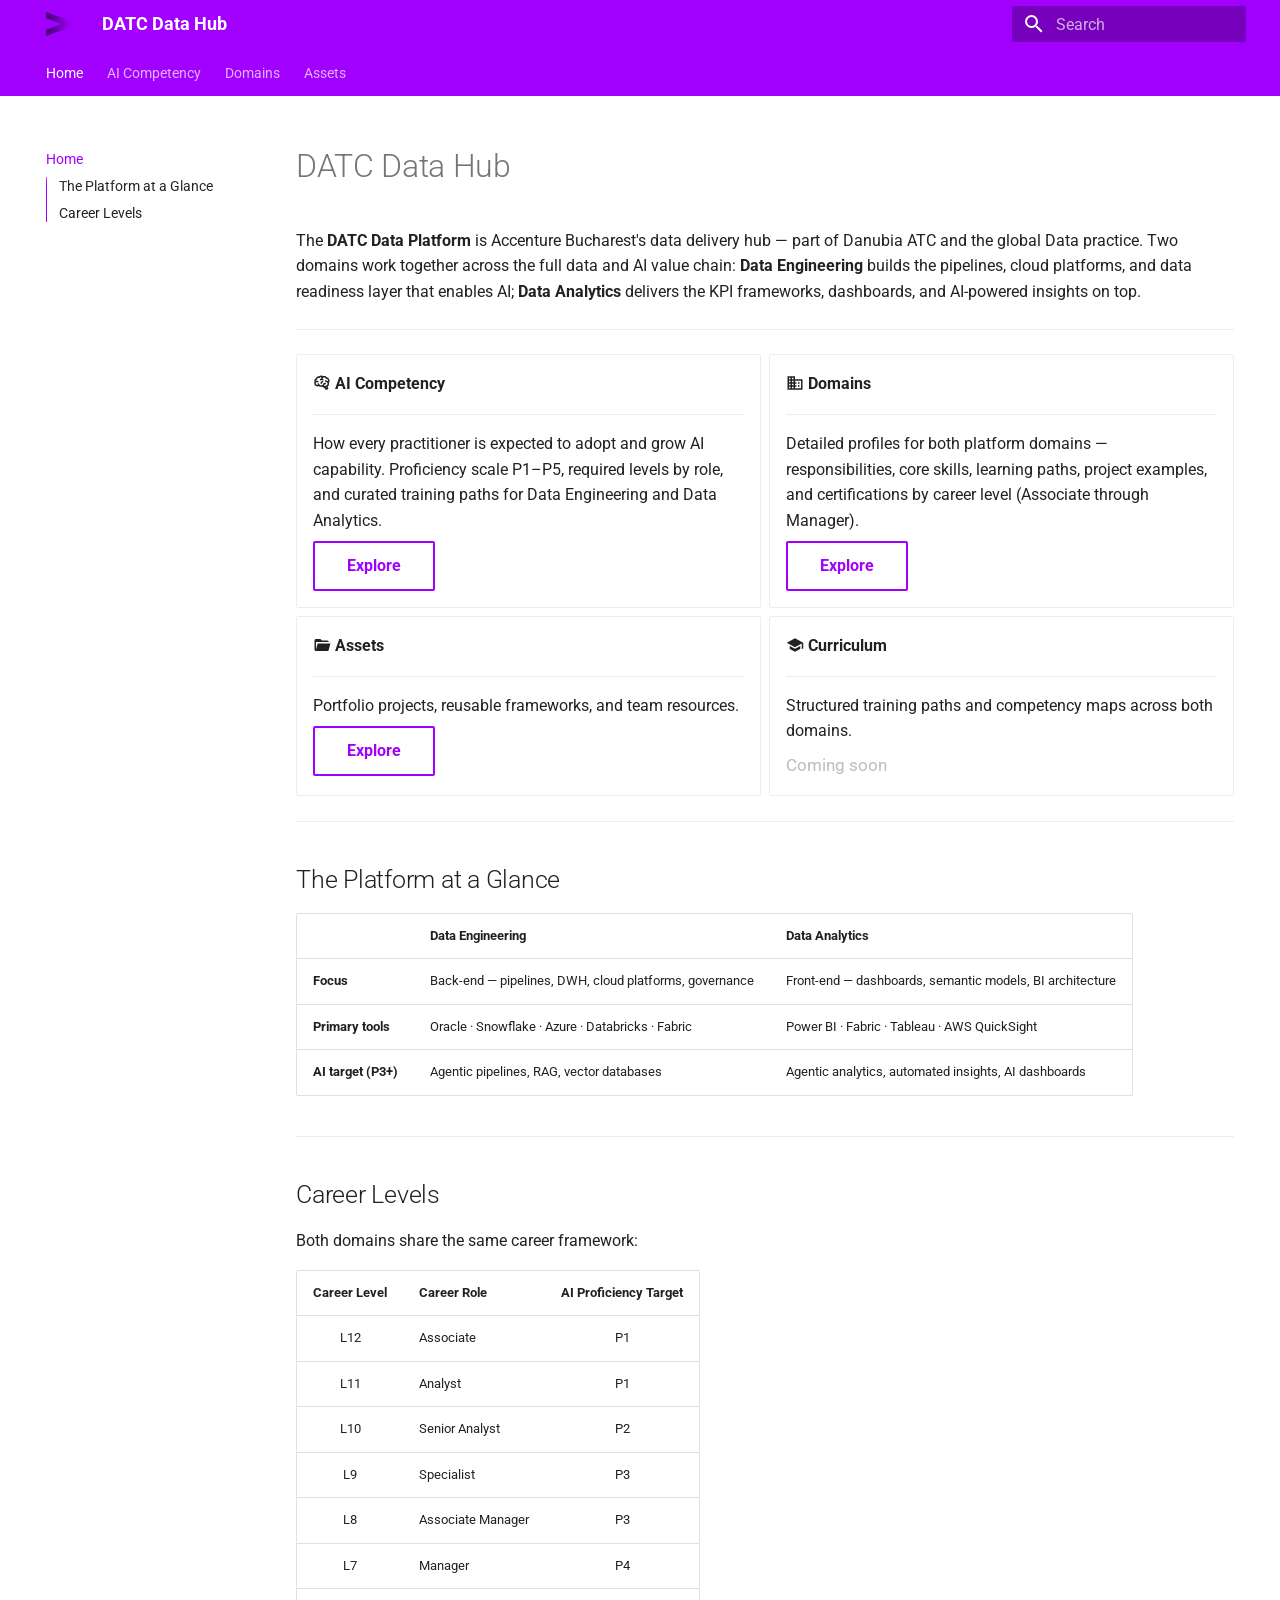
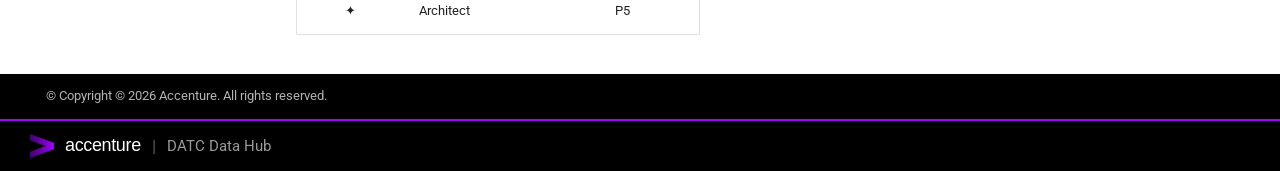
==== index.html @ ae15273e "Deployed 09039ab with MkDocs version: 1.6.1" ====
<!doctype html>
<html lang="en" class="no-js">
  <head>
    
      <meta charset="utf-8">
      <meta name="viewport" content="width=device-width,initial-scale=1">
      
        <meta name="description" content="Learning paths and competency frameworks for the DATC Data Platform (DEVI)">
      
      
        <meta name="author" content="DATC Data Platform Team">
      
      
      
      
        <link rel="next" href="ai-competency/">
      
      
        
      
      
      <link rel="icon" href="assets/accenture-favicon.ico">
      <meta name="generator" content="mkdocs-1.6.1, mkdocs-material-9.7.7">
    
    
      
        <title>DATC Data Hub</title>
      
    
    
      <link rel="stylesheet" href="assets/stylesheets/main.ec1eaa64.min.css">
      
        
        <link rel="stylesheet" href="assets/stylesheets/palette.ab4e12ef.min.css">
      
      


    
    
      
    
    
      
        
        
        <link rel="preconnect" href="https://fonts.gstatic.com" crossorigin>
        <link rel="stylesheet" href="https://fonts.googleapis.com/css?family=Roboto:300,300i,400,400i,700,700i%7CRoboto+Mono:400,400i,700,700i&display=fallback">
        <style>:root{--md-text-font:"Roboto";--md-code-font:"Roboto Mono"}</style>
      
    
    
      <link rel="stylesheet" href="stylesheets/accenture.css">
    
    <script>__md_scope=new URL(".",location),__md_hash=e=>[...e].reduce(((e,_)=>(e<<5)-e+_.charCodeAt(0)),0),__md_get=(e,_=localStorage,t=__md_scope)=>JSON.parse(_.getItem(t.pathname+"."+e)),__md_set=(e,_,t=localStorage,a=__md_scope)=>{try{t.setItem(a.pathname+"."+e,JSON.stringify(_))}catch(e){}}</script>
    
      

    
    
  </head>
  
  
    
    
    
    
    
    <body dir="ltr" data-md-color-scheme="default" data-md-color-primary="deep-purple" data-md-color-accent="deep-purple">
  
    
    <input class="md-toggle" data-md-toggle="drawer" type="checkbox" id="__drawer" autocomplete="off">
    <input class="md-toggle" data-md-toggle="search" type="checkbox" id="__search" autocomplete="off">
    <label class="md-overlay" for="__drawer"></label>
    <div data-md-component="skip">
      
        
        <a href="#datc-data-hub" class="md-skip">
          Skip to content
        </a>
      
    </div>
    <div data-md-component="announce">
      
    </div>
    
    
      

<header class="md-header" data-md-component="header">
  <nav class="md-header__inner md-grid" aria-label="Header">
    <a href="." title="DATC Data Hub" class="md-header__button md-logo" aria-label="DATC Data Hub" data-md-component="logo">
      
  <img src="assets/accenture-logo.png" alt="logo">

    </a>
    <label class="md-header__button md-icon" for="__drawer">
      
      <svg xmlns="http://www.w3.org/2000/svg" viewBox="0 0 24 24"><path d="M3 6h18v2H3zm0 5h18v2H3zm0 5h18v2H3z"/></svg>
    </label>
    <div class="md-header__title" data-md-component="header-title">
      <div class="md-header__ellipsis">
        <div class="md-header__topic">
          <span class="md-ellipsis">
            DATC Data Hub
          </span>
        </div>
        <div class="md-header__topic" data-md-component="header-topic">
          <span class="md-ellipsis">
            
              Home
            
          </span>
        </div>
      </div>
    </div>
    
      
    
    
    
    
      
      
        <label class="md-header__button md-icon" for="__search">
          
          <svg xmlns="http://www.w3.org/2000/svg" viewBox="0 0 24 24"><path d="M9.5 3A6.5 6.5 0 0 1 16 9.5c0 1.61-.59 3.09-1.56 4.23l.27.27h.79l5 5-1.5 1.5-5-5v-.79l-.27-.27A6.52 6.52 0 0 1 9.5 16 6.5 6.5 0 0 1 3 9.5 6.5 6.5 0 0 1 9.5 3m0 2C7 5 5 7 5 9.5S7 14 9.5 14 14 12 14 9.5 12 5 9.5 5"/></svg>
        </label>
        <div class="md-search" data-md-component="search" role="dialog">
  <label class="md-search__overlay" for="__search"></label>
  <div class="md-search__inner" role="search">
    <form class="md-search__form" name="search">
      <input type="text" class="md-search__input" name="query" aria-label="Search" placeholder="Search" autocapitalize="off" autocorrect="off" autocomplete="off" spellcheck="false" data-md-component="search-query" required>
      <label class="md-search__icon md-icon" for="__search">
        
        <svg xmlns="http://www.w3.org/2000/svg" viewBox="0 0 24 24"><path d="M9.5 3A6.5 6.5 0 0 1 16 9.5c0 1.61-.59 3.09-1.56 4.23l.27.27h.79l5 5-1.5 1.5-5-5v-.79l-.27-.27A6.52 6.52 0 0 1 9.5 16 6.5 6.5 0 0 1 3 9.5 6.5 6.5 0 0 1 9.5 3m0 2C7 5 5 7 5 9.5S7 14 9.5 14 14 12 14 9.5 12 5 9.5 5"/></svg>
        
        <svg xmlns="http://www.w3.org/2000/svg" viewBox="0 0 24 24"><path d="M20 11v2H8l5.5 5.5-1.42 1.42L4.16 12l7.92-7.92L13.5 5.5 8 11z"/></svg>
      </label>
      <nav class="md-search__options" aria-label="Search">
        
        <button type="reset" class="md-search__icon md-icon" title="Clear" aria-label="Clear" tabindex="-1">
          
          <svg xmlns="http://www.w3.org/2000/svg" viewBox="0 0 24 24"><path d="M19 6.41 17.59 5 12 10.59 6.41 5 5 6.41 10.59 12 5 17.59 6.41 19 12 13.41 17.59 19 19 17.59 13.41 12z"/></svg>
        </button>
      </nav>
      
        <div class="md-search__suggest" data-md-component="search-suggest"></div>
      
    </form>
    <div class="md-search__output">
      <div class="md-search__scrollwrap" tabindex="0" data-md-scrollfix>
        <div class="md-search-result" data-md-component="search-result">
          <div class="md-search-result__meta">
            Initializing search
          </div>
          <ol class="md-search-result__list" role="presentation"></ol>
        </div>
      </div>
    </div>
  </div>
</div>
      
    
    
  </nav>
  
</header>
    
    <div class="md-container" data-md-component="container">
      
      
        
          
            
<nav class="md-tabs" aria-label="Tabs" data-md-component="tabs">
  <div class="md-grid">
    <ul class="md-tabs__list">
      
        
  
  
  
    
  
  
    <li class="md-tabs__item md-tabs__item--active">
      <a href="." class="md-tabs__link">
        
  
  
    
  
  Home

      </a>
    </li>
  

      
        
  
  
  
  
    
    
      <li class="md-tabs__item">
        <a href="ai-competency/" class="md-tabs__link">
          
  
  
    
  
  AI Competency

        </a>
      </li>
    
  

      
        
  
  
  
  
    
    
      <li class="md-tabs__item">
        <a href="domains/" class="md-tabs__link">
          
  
  
    
  
  Domains

        </a>
      </li>
    
  

      
        
  
  
  
  
    <li class="md-tabs__item">
      <a href="assets/" class="md-tabs__link">
        
  
  
    
  
  Assets

      </a>
    </li>
  

      
    </ul>
  </div>
</nav>
          
        
      
      <main class="md-main" data-md-component="main">
        <div class="md-main__inner md-grid">
          
            
              
              <div class="md-sidebar md-sidebar--primary" data-md-component="sidebar" data-md-type="navigation" >
                <div class="md-sidebar__scrollwrap">
                  <div class="md-sidebar__inner">
                    


  


  

<nav class="md-nav md-nav--primary md-nav--lifted md-nav--integrated" aria-label="Navigation" data-md-level="0">
  <label class="md-nav__title" for="__drawer">
    <a href="." title="DATC Data Hub" class="md-nav__button md-logo" aria-label="DATC Data Hub" data-md-component="logo">
      
  <img src="assets/accenture-logo.png" alt="logo">

    </a>
    DATC Data Hub
  </label>
  
  <ul class="md-nav__list" data-md-scrollfix>
    
      
      
  
  
    
  
  
  
    <li class="md-nav__item md-nav__item--active">
      
      <input class="md-nav__toggle md-toggle" type="checkbox" id="__toc">
      
      
        
      
      
        <label class="md-nav__link md-nav__link--active" for="__toc">
          
  
  
  <span class="md-ellipsis">
    
  
    Home
  

    
  </span>
  
  

          <span class="md-nav__icon md-icon"></span>
        </label>
      
      <a href="." class="md-nav__link md-nav__link--active">
        
  
  
  <span class="md-ellipsis">
    
  
    Home
  

    
  </span>
  
  

      </a>
      
        

<nav class="md-nav md-nav--secondary" aria-label="Table of contents">
  
  
  
    
  
  
    <label class="md-nav__title" for="__toc">
      <span class="md-nav__icon md-icon"></span>
      Table of contents
    </label>
    <ul class="md-nav__list" data-md-component="toc" data-md-scrollfix>
      
        <li class="md-nav__item">
  <a href="#the-platform-at-a-glance" class="md-nav__link">
    <span class="md-ellipsis">
      
        The Platform at a Glance
      
    </span>
  </a>
  
</li>
      
        <li class="md-nav__item">
  <a href="#career-levels" class="md-nav__link">
    <span class="md-ellipsis">
      
        Career Levels
      
    </span>
  </a>
  
</li>
      
    </ul>
  
</nav>
      
    </li>
  

    
      
      
  
  
  
  
    
    
      
        
          
        
      
        
      
        
      
    
    
    
      
      
        
      
    
    
    <li class="md-nav__item md-nav__item--nested">
      
        
        
          
        
        <input class="md-nav__toggle md-toggle md-toggle--indeterminate" type="checkbox" id="__nav_2" >
        
          
          <div class="md-nav__link md-nav__container">
            <a href="ai-competency/" class="md-nav__link ">
              
  
  
  <span class="md-ellipsis">
    
  
    AI Competency
  

    
  </span>
  
  

            </a>
            
              
              <label class="md-nav__link " for="__nav_2" id="__nav_2_label" tabindex="0">
                <span class="md-nav__icon md-icon"></span>
              </label>
            
          </div>
        
        <nav class="md-nav" data-md-level="1" aria-labelledby="__nav_2_label" aria-expanded="false">
          <label class="md-nav__title" for="__nav_2">
            <span class="md-nav__icon md-icon"></span>
            
  
    AI Competency
  

          </label>
          <ul class="md-nav__list" data-md-scrollfix>
            
              
            
              
                
  
  
  
  
    <li class="md-nav__item">
      <a href="ai-competency/ai-data-engineering/" class="md-nav__link">
        
  
  
  <span class="md-ellipsis">
    
  
    AI Data Engineering
  

    
  </span>
  
  

      </a>
    </li>
  

              
            
              
                
  
  
  
  
    <li class="md-nav__item">
      <a href="ai-competency/ai-data-analytics/" class="md-nav__link">
        
  
  
  <span class="md-ellipsis">
    
  
    AI Data Analytics
  

    
  </span>
  
  

      </a>
    </li>
  

              
            
          </ul>
        </nav>
      
    </li>
  

    
      
      
  
  
  
  
    
    
      
        
          
        
      
        
      
        
      
    
    
    
      
      
        
      
    
    
    <li class="md-nav__item md-nav__item--nested">
      
        
        
          
        
        <input class="md-nav__toggle md-toggle md-toggle--indeterminate" type="checkbox" id="__nav_3" >
        
          
          <div class="md-nav__link md-nav__container">
            <a href="domains/" class="md-nav__link ">
              
  
  
  <span class="md-ellipsis">
    
  
    Domains
  

    
  </span>
  
  

            </a>
            
              
              <label class="md-nav__link " for="__nav_3" id="__nav_3_label" tabindex="0">
                <span class="md-nav__icon md-icon"></span>
              </label>
            
          </div>
        
        <nav class="md-nav" data-md-level="1" aria-labelledby="__nav_3_label" aria-expanded="false">
          <label class="md-nav__title" for="__nav_3">
            <span class="md-nav__icon md-icon"></span>
            
  
    Domains
  

          </label>
          <ul class="md-nav__list" data-md-scrollfix>
            
              
            
              
                
  
  
  
  
    <li class="md-nav__item">
      <a href="domains/data-engineering/" class="md-nav__link">
        
  
  
  <span class="md-ellipsis">
    
  
    Data Engineering
  

    
  </span>
  
  

      </a>
    </li>
  

              
            
              
                
  
  
  
  
    <li class="md-nav__item">
      <a href="domains/data-analytics/" class="md-nav__link">
        
  
  
  <span class="md-ellipsis">
    
  
    Data Analytics
  

    
  </span>
  
  

      </a>
    </li>
  

              
            
          </ul>
        </nav>
      
    </li>
  

    
      
      
  
  
  
  
    <li class="md-nav__item">
      <a href="assets/" class="md-nav__link">
        
  
  
  <span class="md-ellipsis">
    
  
    Assets
  

    
  </span>
  
  

      </a>
    </li>
  

    
  </ul>
</nav>
                  </div>
                </div>
              </div>
            
            
          
          
            <div class="md-content" data-md-component="content">
              
              <article class="md-content__inner md-typeset">
                
                  



<h1 id="datc-data-hub">DATC Data Hub</h1>
<p>The <strong>DATC Data Platform</strong> is Accenture Bucharest's data delivery hub — part of Danubia ATC and the global Data practice. Two domains work together across the full data and AI value chain: <strong>Data Engineering</strong> builds the pipelines, cloud platforms, and data readiness layer that enables AI; <strong>Data Analytics</strong> delivers the KPI frameworks, dashboards, and AI-powered insights on top.</p>
<hr />
<div class="grid cards">
<ul>
<li>
<p><span class="twemoji"><svg xmlns="http://www.w3.org/2000/svg" viewBox="0 0 24 24"><path d="M21.33 12.91c.09 1.55-.62 3.04-1.89 3.95l.77 1.49c.23.45.26.98.06 1.45-.19.47-.58.84-1.06 1l-.79.25a1.687 1.687 0 0 1-1.86-.55L14.44 18c-.89-.15-1.73-.53-2.44-1.1-.5.15-1 .23-1.5.23-.88 0-1.76-.27-2.5-.79-.53.16-1.07.23-1.62.22-.79.01-1.57-.15-2.3-.45a4.1 4.1 0 0 1-2.43-3.61c-.08-.72.04-1.45.35-2.11-.29-.75-.32-1.57-.07-2.33C2.3 7.11 3 6.32 3.87 5.82c.58-1.69 2.21-2.82 4-2.7 1.6-1.5 4.05-1.66 5.83-.37.42-.11.86-.17 1.3-.17 1.36-.03 2.65.57 3.5 1.64 2.04.53 3.5 2.35 3.58 4.47.05 1.11-.25 2.2-.86 3.13.07.36.11.72.11 1.09m-5-1.41c.57.07 1.02.5 1.02 1.07a1 1 0 0 1-1 1h-.63c-.32.9-.88 1.69-1.62 2.29.25.09.51.14.77.21 5.13-.07 4.53-3.2 4.53-3.25a2.59 2.59 0 0 0-2.69-2.49 1 1 0 0 1-1-1 1 1 0 0 1 1-1c1.23.03 2.41.49 3.33 1.3.05-.29.08-.59.08-.89-.06-1.24-.62-2.32-2.87-2.53-1.25-2.96-4.4-1.32-4.4-.4-.03.23.21.72.25.75a1 1 0 0 1 1 1c0 .55-.45 1-1 1-.53-.02-1.03-.22-1.43-.56-.48.31-1.03.5-1.6.56-.57.05-1.04-.35-1.07-.9a.97.97 0 0 1 .88-1.1c.16-.02.94-.14.94-.77 0-.66.25-1.29.68-1.79-.92-.25-1.91.08-2.91 1.29C6.75 5 6 5.25 5.45 7.2 4.5 7.67 4 8 3.78 9c1.08-.22 2.19-.13 3.22.25.5.19.78.75.59 1.29-.19.52-.77.78-1.29.59-.73-.32-1.55-.34-2.3-.06-.32.27-.32.83-.32 1.27 0 .74.37 1.43 1 1.83.53.27 1.12.41 1.71.4q-.225-.39-.39-.81a1.038 1.038 0 0 1 1.96-.68c.4 1.14 1.42 1.92 2.62 2.05 1.37-.07 2.59-.88 3.19-2.13.23-1.38 1.34-1.5 2.56-1.5m2 7.47-.62-1.3-.71.16 1 1.25zm-4.65-8.61a1 1 0 0 0-.91-1.03c-.71-.04-1.4.2-1.93.67-.57.58-.87 1.38-.84 2.19a1 1 0 0 0 1 1c.57 0 1-.45 1-1 0-.27.07-.54.23-.76.12-.1.27-.15.43-.15.55.03 1.02-.38 1.02-.92"/></svg></span> <strong>AI Competency</strong></p>
<hr />
<p>How every practitioner is expected to adopt and grow AI capability. Proficiency scale P1–P5, required levels by role, and curated training paths for Data Engineering and Data Analytics.</p>
<p><a class="md-button md-button" href="ai-competency/">Explore</a></p>
</li>
<li>
<p><span class="twemoji"><svg xmlns="http://www.w3.org/2000/svg" viewBox="0 0 24 24"><path d="M18 15h-2v2h2m0-6h-2v2h2m2 6h-8v-2h2v-2h-2v-2h2v-2h-2V9h8M10 7H8V5h2m0 6H8V9h2m0 6H8v-2h2m0 6H8v-2h2M6 7H4V5h2m0 6H4V9h2m0 6H4v-2h2m0 6H4v-2h2m6-10V3H2v18h20V7z"/></svg></span> <strong>Domains</strong></p>
<hr />
<p>Detailed profiles for both platform domains — responsibilities, core skills, learning paths, project examples, and certifications by career level (Associate through Manager).</p>
<p><a class="md-button md-button" href="domains/">Explore</a></p>
</li>
<li>
<p><span class="twemoji"><svg xmlns="http://www.w3.org/2000/svg" viewBox="0 0 24 24"><path d="M19 20H4a2 2 0 0 1-2-2V6c0-1.11.89-2 2-2h6l2 2h7a2 2 0 0 1 2 2H4v10l2.14-8h17.07l-2.28 8.5c-.23.87-1.01 1.5-1.93 1.5"/></svg></span> <strong>Assets</strong></p>
<hr />
<p>Portfolio projects, reusable frameworks, and team resources.</p>
<p><a class="md-button" href="assets/">Explore</a></p>
</li>
<li>
<p><span class="twemoji"><svg xmlns="http://www.w3.org/2000/svg" viewBox="0 0 24 24"><path d="M12 3 1 9l11 6 9-4.91V17h2V9M5 13.18v4L12 21l7-3.82v-4L12 17z"/></svg></span> <strong>Curriculum</strong></p>
<hr />
<p>Structured training paths and competency maps across both domains.</p>
<p><span style="color: #bdbdbd; font-size: 0.85rem;">Coming soon</span></p>
</li>
</ul>
</div>
<hr />
<h2 id="the-platform-at-a-glance">The Platform at a Glance</h2>
<table>
<thead>
<tr>
<th></th>
<th>Data Engineering</th>
<th>Data Analytics</th>
</tr>
</thead>
<tbody>
<tr>
<td><strong>Focus</strong></td>
<td>Back-end — pipelines, DWH, cloud platforms, governance</td>
<td>Front-end — dashboards, semantic models, BI architecture</td>
</tr>
<tr>
<td><strong>Primary tools</strong></td>
<td>Oracle · Snowflake · Azure · Databricks · Fabric</td>
<td>Power BI · Fabric · Tableau · AWS QuickSight</td>
</tr>
<tr>
<td><strong>AI target (P3+)</strong></td>
<td>Agentic pipelines, RAG, vector databases</td>
<td>Agentic analytics, automated insights, AI dashboards</td>
</tr>
</tbody>
</table>
<hr />
<h2 id="career-levels">Career Levels</h2>
<p>Both domains share the same career framework:</p>
<table>
<thead>
<tr>
<th style="text-align: center;">Career Level</th>
<th>Career Role</th>
<th style="text-align: center;">AI Proficiency Target</th>
</tr>
</thead>
<tbody>
<tr>
<td style="text-align: center;">L12</td>
<td>Associate</td>
<td style="text-align: center;">P1</td>
</tr>
<tr>
<td style="text-align: center;">L11</td>
<td>Analyst</td>
<td style="text-align: center;">P1</td>
</tr>
<tr>
<td style="text-align: center;">L10</td>
<td>Senior Analyst</td>
<td style="text-align: center;">P2</td>
</tr>
<tr>
<td style="text-align: center;">L9</td>
<td>Specialist</td>
<td style="text-align: center;">P3</td>
</tr>
<tr>
<td style="text-align: center;">L8</td>
<td>Associate Manager</td>
<td style="text-align: center;">P3</td>
</tr>
<tr>
<td style="text-align: center;">L7</td>
<td>Manager</td>
<td style="text-align: center;">P4</td>
</tr>
<tr>
<td style="text-align: center;">✦</td>
<td>Architect</td>
<td style="text-align: center;">P5</td>
</tr>
</tbody>
</table>












                
              </article>
            </div>
          
          
<script>var target=document.getElementById(location.hash.slice(1));target&&target.name&&(target.checked=target.name.startsWith("__tabbed_"))</script>
        </div>
        
      </main>
      
  
        <footer class="md-footer">
  
  <div class="md-footer-meta md-typeset">
    <div class="md-footer-meta__inner md-grid">
      <div class="md-copyright">
  
    <div class="md-copyright__highlight">
      &copy; Copyright © 2026 Accenture. All rights reserved.
    </div>
  
  
</div>
      
    </div>
  </div>
</footer>
      
  <div class="datc-brand-footer">
    <div class="datc-brand-footer__inner">
      <img src="assets/accenture-logo.png" class="datc-brand-footer__logo" alt="Accenture" />
      <span class="datc-brand-footer__wordmark">accenture</span>
      <span class="datc-brand-footer__divider">|</span>
      <span class="datc-brand-footer__team">DATC Data Hub</span>
    </div>
  </div>

    </div>
    <div class="md-dialog" data-md-component="dialog">
      <div class="md-dialog__inner md-typeset"></div>
    </div>
    
    
    
      
      
      <script id="__config" type="application/json">{"annotate": null, "base": ".", "features": ["navigation.tabs", "navigation.sections", "navigation.indexes", "navigation.expand", "toc.integrate", "search.suggest", "search.highlight"], "search": "assets/javascripts/workers/search.2c215733.min.js", "tags": null, "translations": {"clipboard.copied": "Copied to clipboard", "clipboard.copy": "Copy to clipboard", "search.result.more.one": "1 more on this page", "search.result.more.other": "# more on this page", "search.result.none": "No matching documents", "search.result.one": "1 matching document", "search.result.other": "# matching documents", "search.result.placeholder": "Type to start searching", "search.result.term.missing": "Missing", "select.version": "Select version"}, "version": null}</script>
    
    
      <script src="assets/javascripts/bundle.d7400e89.min.js"></script>
      
        <script src="js/competency-tracker.js"></script>
      
    
  </body>
</html>
---- assets/stylesheets/main.ec1eaa64.min.css ----
@charset "UTF-8";html{-webkit-text-size-adjust:none;-moz-text-size-adjust:none;text-size-adjust:none;box-sizing:border-box}*,:after,:before{box-sizing:inherit}@media (prefers-reduced-motion){*,:after,:before{transition:none!important}}body{margin:0}a,button,input,label{-webkit-tap-highlight-color:transparent}a{color:inherit;text-decoration:none}hr{border:0;box-sizing:initial;display:block;height:.05rem;overflow:visible;padding:0}small{font-size:80%}sub,sup{line-height:1em}img{border-style:none}table{border-collapse:initial;border-spacing:0}td,th{font-weight:400;vertical-align:top}button{background:#0000;border:0;font-family:inherit;font-size:inherit;margin:0;padding:0}input{border:0;outline:none}:root{--md-primary-fg-color:#4051b5;--md-primary-fg-color--light:#5d6cc0;--md-primary-fg-color--dark:#303fa1;--md-primary-bg-color:#fff;--md-primary-bg-color--light:#ffffffb3;--md-accent-fg-color:#526cfe;--md-accent-fg-color--transparent:#526cfe1a;--md-accent-bg-color:#fff;--md-accent-bg-color--light:#ffffffb3}[data-md-color-scheme=default]{color-scheme:light}[data-md-color-scheme=default] img[src$="#gh-dark-mode-only"],[data-md-color-scheme=default] img[src$="#only-dark"]{display:none}:root,[data-md-color-scheme=default]{--md-hue:225deg;--md-default-fg-color:#000000de;--md-default-fg-color--light:#0000008a;--md-default-fg-color--lighter:#00000052;--md-default-fg-color--lightest:#00000012;--md-default-bg-color:#fff;--md-default-bg-color--light:#ffffffb3;--md-default-bg-color--lighter:#ffffff4d;--md-default-bg-color--lightest:#ffffff1f;--md-code-fg-color:#36464e;--md-code-bg-color:#f5f5f5;--md-code-bg-color--light:#f5f5f5b3;--md-code-bg-color--lighter:#f5f5f54d;--md-code-hl-color:#4287ff;--md-code-hl-color--light:#4287ff1a;--md-code-hl-number-color:#d52a2a;--md-code-hl-special-color:#db1457;--md-code-hl-function-color:#a846b9;--md-code-hl-constant-color:#6e59d9;--md-code-hl-keyword-color:#3f6ec6;--md-code-hl-string-color:#1c7d4d;--md-code-hl-name-color:var(--md-code-fg-color);--md-code-hl-operator-color:var(--md-default-fg-color--light);--md-code-hl-punctuation-color:var(--md-default-fg-color--light);--md-code-hl-comment-color:var(--md-default-fg-color--light);--md-code-hl-generic-color:var(--md-default-fg-color--light);--md-code-hl-variable-color:var(--md-default-fg-color--light);--md-typeset-color:var(--md-default-fg-color);--md-typeset-a-color:var(--md-primary-fg-color);--md-typeset-del-color:#f5503d26;--md-typeset-ins-color:#0bd57026;--md-typeset-kbd-color:#fafafa;--md-typeset-kbd-accent-color:#fff;--md-typeset-kbd-border-color:#b8b8b8;--md-typeset-mark-color:#ffff0080;--md-typeset-table-color:#0000001f;--md-typeset-table-color--light:rgba(0,0,0,.035);--md-admonition-fg-color:var(--md-default-fg-color);--md-admonition-bg-color:var(--md-default-bg-color);--md-warning-fg-color:#000000de;--md-warning-bg-color:#ff9;--md-footer-fg-color:#fff;--md-footer-fg-color--light:#ffffffb3;--md-footer-fg-color--lighter:#ffffff73;--md-footer-bg-color:#000000de;--md-footer-bg-color--dark:#00000052;--md-shadow-z1:0 0.2rem 0.5rem #0000000d,0 0 0.05rem #0000001a;--md-shadow-z2:0 0.2rem 0.5rem #0000001a,0 0 0.05rem #00000040;--md-shadow-z3:0 0.2rem 0.5rem #0003,0 0 0.05rem #00000059}.md-icon svg{fill:currentcolor;display:block;height:1.2rem;width:1.2rem}body{-webkit-font-smoothing:antialiased;-moz-osx-font-smoothing:grayscale;--md-text-font-family:var(--md-text-font,_),-apple-system,BlinkMacSystemFont,Helvetica,Arial,sans-serif;--md-code-font-family:var(--md-code-font,_),SFMono-Regular,Consolas,Menlo,monospace}aside,body,input{font-feature-settings:"kern","liga";color:var(--md-typeset-color);font-family:var(--md-text-font-family)}code,kbd,pre{font-feature-settings:"kern";font-family:var(--md-code-font-family)}:root{--md-typeset-table-sort-icon:url('data:image/svg+xml;charset=utf-8,<svg xmlns="http://www.w3.org/2000/svg" viewBox="0 0 24 24"><path d="m18 21-4-4h3V7h-3l4-4 4 4h-3v10h3M2 19v-2h10v2M2 13v-2h7v2M2 7V5h4v2z"/></svg>');--md-typeset-table-sort-icon--asc:url('data:image/svg+xml;charset=utf-8,<svg xmlns="http://www.w3.org/2000/svg" viewBox="0 0 24 24"><path d="M19 17h3l-4 4-4-4h3V3h2M2 17h10v2H2M6 5v2H2V5m0 6h7v2H2z"/></svg>');--md-typeset-table-sort-icon--desc:url('data:image/svg+xml;charset=utf-8,<svg xmlns="http://www.w3.org/2000/svg" viewBox="0 0 24 24"><path d="M19 7h3l-4-4-4 4h3v14h2M2 17h10v2H2M6 5v2H2V5m0 6h7v2H2z"/></svg>')}.md-typeset{-webkit-print-color-adjust:exact;color-adjust:exact;font-size:.8rem;line-height:1.6;overflow-wrap:break-word}@media print{.md-typeset{font-size:.68rem}}.md-typeset blockquote,.md-typeset dl,.md-typeset figure,.md-typeset ol,.md-typeset pre,.md-typeset ul{margin-bottom:1em;margin-top:1em}.md-typeset h1{color:var(--md-default-fg-color--light);font-size:2em;line-height:1.3;margin:0 0 1.25em}.md-typeset h1,.md-typeset h2{font-weight:300;letter-spacing:-.01em}.md-typeset h2{font-size:1.5625em;line-height:1.4;margin:1.6em 0 .64em}.md-typeset h3{font-size:1.25em;font-weight:400;letter-spacing:-.01em;line-height:1.5;margin:1.6em 0 .8em}.md-typeset h2+h3{margin-top:.8em}.md-typeset h4{font-weight:700;letter-spacing:-.01em;margin:1em 0}.md-typeset h5,.md-typeset h6{color:var(--md-default-fg-color--light);font-size:.8em;font-weight:700;letter-spacing:-.01em;margin:1.25em 0}.md-typeset h5{text-transform:uppercase}.md-typeset h5 code{text-transform:none}.md-typeset hr{border-bottom:.05rem solid var(--md-default-fg-color--lightest);display:flow-root;margin:1.5em 0}.md-typeset a{color:var(--md-typeset-a-color);word-break:break-word}.md-typeset a,.md-typeset a:before{transition:color 125ms}.md-typeset a:focus,.md-typeset a:hover{color:var(--md-accent-fg-color)}.md-typeset a:focus code,.md-typeset a:hover code{background-color:var(--md-accent-fg-color--transparent);color:var(--md-accent-fg-color)}.md-typeset a code{color:var(--md-typeset-a-color)}.md-typeset a.focus-visible{outline-color:var(--md-accent-fg-color);outline-offset:.2rem}.md-typeset code,.md-typeset kbd,.md-typeset pre{color:var(--md-code-fg-color);direction:ltr;font-variant-ligatures:none;transition:background-color 125ms}@media print{.md-typeset code,.md-typeset kbd,.md-typeset pre{white-space:pre-wrap}}.md-typeset code{background-color:var(--md-code-bg-color);border-radius:.1rem;-webkit-box-decoration-break:clone;box-decoration-break:clone;font-size:.85em;padding:0 .2941176471em;transition:color 125ms,background-color 125ms;word-break:break-word}.md-typeset code:not(.focus-visible){-webkit-tap-highlight-color:transparent;outline:none}.md-typeset pre{display:flow-root;line-height:1.4;position:relative}.md-typeset pre>code{-webkit-box-decoration-break:slice;box-decoration-break:slice;box-shadow:none;display:block;margin:0;outline-color:var(--md-accent-fg-color);overflow:auto;padding:.7720588235em 1.1764705882em;scrollbar-color:var(--md-default-fg-color--lighter) #0000;scrollbar-width:thin;touch-action:auto;word-break:normal}.md-typeset pre>code:hover{scrollbar-color:var(--md-accent-fg-color) #0000}.md-typeset pre>code::-webkit-scrollbar{height:.2rem;width:.2rem}.md-typeset pre>code::-webkit-scrollbar-thumb{background-color:var(--md-default-fg-color--lighter)}.md-typeset pre>code::-webkit-scrollbar-thumb:hover{background-color:var(--md-accent-fg-color)}.md-typeset kbd{background-color:var(--md-typeset-kbd-color);border-radius:.1rem;box-shadow:0 .1rem 0 .05rem var(--md-typeset-kbd-border-color),0 .1rem 0 var(--md-typeset-kbd-border-color),0 -.1rem .2rem var(--md-typeset-kbd-accent-color) inset;color:var(--md-default-fg-color);display:inline-block;font-size:.75em;padding:0 .6666666667em;vertical-align:text-top;word-break:break-word}.md-typeset mark{background-color:var(--md-typeset-mark-color);-webkit-box-decoration-break:clone;box-decoration-break:clone;color:inherit;word-break:break-word}.md-typeset abbr{cursor:help;text-decoration:none}.md-typeset [data-preview],.md-typeset abbr{border-bottom:.05rem dotted var(--md-default-fg-color--light)}.md-typeset small{opacity:.75}[dir=ltr] .md-typeset sub,[dir=ltr] .md-typeset sup{margin-left:.078125em}[dir=rtl] .md-typeset sub,[dir=rtl] .md-typeset sup{margin-right:.078125em}[dir=ltr] .md-typeset blockquote{padding-left:.6rem}[dir=rtl] .md-typeset blockquote{padding-right:.6rem}[dir=ltr] .md-typeset blockquote{border-left:.2rem solid var(--md-default-fg-color--lighter)}[dir=rtl] .md-typeset blockquote{border-right:.2rem solid var(--md-default-fg-color--lighter)}.md-typeset blockquote{color:var(--md-default-fg-color--light);margin-left:0;margin-right:0}.md-typeset ul{list-style-type:disc}.md-typeset ul[type]{list-style-type:revert-layer}[dir=ltr] .md-typeset ol,[dir=ltr] .md-typeset ul{margin-left:.625em}[dir=rtl] .md-typeset ol,[dir=rtl] .md-typeset ul{margin-right:.625em}.md-typeset ol,.md-typeset ul{padding:0}.md-typeset ol:not([hidden]),.md-typeset ul:not([hidden]){display:flow-root}.md-typeset ol ol,.md-typeset ul ol{list-style-type:lower-alpha}.md-typeset ol ol ol,.md-typeset ul ol ol{list-style-type:lower-roman}.md-typeset ol ol ol ol,.md-typeset ul ol ol ol{list-style-type:upper-alpha}.md-typeset ol ol ol ol ol,.md-typeset ul ol ol ol ol{list-style-type:upper-roman}.md-typeset ol[type],.md-typeset ul[type]{list-style-type:revert-layer}[dir=ltr] .md-typeset ol li,[dir=ltr] .md-typeset ul li{margin-left:1.25em}[dir=rtl] .md-typeset ol li,[dir=rtl] .md-typeset ul li{margin-right:1.25em}.md-typeset ol li,.md-typeset ul li{margin-bottom:.5em}.md-typeset ol li blockquote,.md-typeset ol li p,.md-typeset ul li blockquote,.md-typeset ul li p{margin:.5em 0}.md-typeset ol li:last-child,.md-typeset ul li:last-child{margin-bottom:0}[dir=ltr] .md-typeset ol li ol,[dir=ltr] .md-typeset ol li ul,[dir=ltr] .md-typeset ul li ol,[dir=ltr] .md-typeset ul li ul{margin-left:.625em}[dir=rtl] .md-typeset ol li ol,[dir=rtl] .md-typeset ol li ul,[dir=rtl] .md-typeset ul li ol,[dir=rtl] .md-typeset ul li ul{margin-right:.625em}.md-typeset ol li ol,.md-typeset ol li ul,.md-typeset ul li ol,.md-typeset ul li ul{margin-bottom:.5em;margin-top:.5em}[dir=ltr] .md-typeset dd{margin-left:1.875em}[dir=rtl] .md-typeset dd{margin-right:1.875em}.md-typeset dd{margin-bottom:1.5em;margin-top:1em}.md-typeset img,.md-typeset svg,.md-typeset video{height:auto;max-width:100%}.md-typeset img[align=left]{margin:1em 1em 1em 0}.md-typeset img[align=right]{margin:1em 0 1em 1em}.md-typeset img[align]:only-child{margin-top:0}.md-typeset figure{display:flow-root;margin:1em auto;max-width:100%;text-align:center;width:fit-content}.md-typeset figure img{display:block;margin:0 auto}.md-typeset figcaption{font-style:italic;margin:1em auto;max-width:24rem}.md-typeset iframe{max-width:100%}.md-typeset table:not([class]){background-color:var(--md-default-bg-color);border:.05rem solid var(--md-typeset-table-color);border-radius:.1rem;display:inline-block;font-size:.64rem;max-width:100%;overflow:auto;touch-action:auto}@media print{.md-typeset table:not([class]){display:table}}.md-typeset table:not([class])+*{margin-top:1.5em}.md-typeset table:not([class]) td>:first-child,.md-typeset table:not([class]) th>:first-child{margin-top:0}.md-typeset table:not([class]) td>:last-child,.md-typeset table:not([class]) th>:last-child{margin-bottom:0}.md-typeset table:not([class]) td:not([align]),.md-typeset table:not([class]) th:not([align]){text-align:left}[dir=rtl] .md-typeset table:not([class]) td:not([align]),[dir=rtl] .md-typeset table:not([class]) th:not([align]){text-align:right}.md-typeset table:not([class]) th{font-weight:700;min-width:5rem;padding:.9375em 1.25em;vertical-align:top}.md-typeset table:not([class]) td{border-top:.05rem solid var(--md-typeset-table-color);padding:.9375em 1.25em;vertical-align:top}.md-typeset table:not([class]) tbody tr{transition:background-color 125ms}.md-typeset table:not([class]) tbody tr:hover{background-color:var(--md-typeset-table-color--light);box-shadow:0 .05rem 0 var(--md-default-bg-color) inset}.md-typeset table:not([class]) a{word-break:normal}.md-typeset table th[role=columnheader]{cursor:pointer}[dir=ltr] .md-typeset table th[role=columnheader]:after{margin-left:.5em}[dir=rtl] .md-typeset table th[role=columnheader]:after{margin-right:.5em}.md-typeset table th[role=columnheader]:after{content:"";display:inline-block;height:1.2em;-webkit-mask-image:var(--md-typeset-table-sort-icon);mask-image:var(--md-typeset-table-sort-icon);-webkit-mask-repeat:no-repeat;mask-repeat:no-repeat;-webkit-mask-size:contain;mask-size:contain;transition:background-color 125ms;vertical-align:text-bottom;width:1.2em}.md-typeset table th[role=columnheader]:hover:after{background-color:var(--md-default-fg-color--lighter)}.md-typeset table th[role=columnheader][aria-sort=ascending]:after{background-color:var(--md-default-fg-color--light);-webkit-mask-image:var(--md-typeset-table-sort-icon--asc);mask-image:var(--md-typeset-table-sort-icon--asc)}.md-typeset table th[role=columnheader][aria-sort=descending]:after{background-color:var(--md-default-fg-color--light);-webkit-mask-image:var(--md-typeset-table-sort-icon--desc);mask-image:var(--md-typeset-table-sort-icon--desc)}.md-typeset__scrollwrap{margin:1em -.8rem;overflow-x:auto;touch-action:auto}.md-typeset__table{display:inline-block;margin-bottom:.5em;padding:0 .8rem}@media print{.md-typeset__table{display:block}}html .md-typeset__table table{display:table;margin:0;overflow:hidden;width:100%}@media screen and (max-width:44.984375em){.md-content__inner>pre{margin:1em -.8rem}.md-content__inner>pre code{border-radius:0}}.md-typeset .md-author{border-radius:100%;display:block;flex-shrink:0;height:1.6rem;overflow:hidden;position:relative;transition:color 125ms,transform 125ms;width:1.6rem}.md-typeset .md-author img{display:block}.md-typeset .md-author--more{background:var(--md-default-fg-color--lightest);color:var(--md-default-fg-color--lighter);font-size:.6rem;font-weight:700;line-height:1.6rem;text-align:center}.md-typeset .md-author--long{height:2.4rem;width:2.4rem}.md-typeset a.md-author{transform:scale(1)}.md-typeset a.md-author img{border-radius:100%;filter:grayscale(100%) opacity(75%);transition:filter 125ms}.md-typeset a.md-author:focus,.md-typeset a.md-author:hover{transform:scale(1.1);z-index:1}.md-typeset a.md-author:focus img,.md-typeset a.md-author:hover img{filter:grayscale(0)}.md-banner{background-color:var(--md-footer-bg-color);color:var(--md-footer-fg-color);overflow:auto}@media print{.md-banner{display:none}}.md-banner--warning{background-color:var(--md-warning-bg-color);color:var(--md-warning-fg-color)}.md-banner__inner{font-size:.7rem;margin:.6rem auto;padding:0 .8rem}[dir=ltr] .md-banner__button{float:right}[dir=rtl] .md-banner__button{float:left}.md-banner__button{color:inherit;cursor:pointer;transition:opacity .25s}.no-js .md-banner__button{display:none}.md-banner__button:hover{opacity:.7}html{font-size:125%;height:100%;overflow-x:hidden}@media screen and (min-width:100em){html{font-size:137.5%}}@media screen and (min-width:125em){html{font-size:150%}}body{background-color:var(--md-default-bg-color);display:flex;flex-direction:column;font-size:.5rem;min-height:100%;position:relative;width:100%}@media print{body{display:block}}@media screen and (max-width:59.984375em){body[data-md-scrolllock]{position:fixed}}.md-grid{margin-left:auto;margin-right:auto;max-width:61rem}.md-container{display:flex;flex-direction:column;flex-grow:1}@media print{.md-container{display:block}}.md-main{flex-grow:1}.md-main__inner{display:flex;height:100%;margin-top:1.5rem}.md-ellipsis{overflow:hidden;text-overflow:ellipsis}.md-toggle{display:none}.md-option{height:0;opacity:0;position:absolute;width:0}.md-option:checked+label:not([hidden]){display:block}.md-option.focus-visible+label{outline-color:var(--md-accent-fg-color);outline-style:auto}.md-skip{background-color:var(--md-default-fg-color);border-radius:.1rem;color:var(--md-default-bg-color);font-size:.64rem;margin:.5rem;opacity:0;outline-color:var(--md-accent-fg-color);padding:.3rem .5rem;position:fixed;transform:translateY(.4rem);z-index:-1}.md-skip:focus{opacity:1;transform:translateY(0);transition:transform .25s cubic-bezier(.4,0,.2,1),opacity 175ms 75ms;z-index:10}@page{margin:25mm}:root{--md-clipboard-icon:url('data:image/svg+xml;charset=utf-8,<svg xmlns="http://www.w3.org/2000/svg" viewBox="0 0 24 24"><path d="M19 21H8V7h11m0-2H8a2 2 0 0 0-2 2v14a2 2 0 0 0 2 2h11a2 2 0 0 0 2-2V7a2 2 0 0 0-2-2m-3-4H4a2 2 0 0 0-2 2v14h2V3h12z"/></svg>')}.md-clipboard{border-radius:.1rem;color:var(--md-default-fg-color--lightest);cursor:pointer;height:1.5em;outline-color:var(--md-accent-fg-color);outline-offset:.1rem;transition:color .25s;width:1.5em;z-index:1}@media print{.md-clipboard{display:none}}.md-clipboard:not(.focus-visible){-webkit-tap-highlight-color:transparent;outline:none}:hover>.md-clipboard{color:var(--md-default-fg-color--light)}.md-clipboard:focus,.md-clipboard:hover{color:var(--md-accent-fg-color)}.md-clipboard:after{background-color:currentcolor;content:"";display:block;height:1.125em;margin:0 auto;-webkit-mask-image:var(--md-clipboard-icon);mask-image:var(--md-clipboard-icon);-webkit-mask-position:center;mask-position:center;-webkit-mask-repeat:no-repeat;mask-repeat:no-repeat;-webkit-mask-size:contain;mask-size:contain;width:1.125em}.md-clipboard--inline{cursor:pointer}.md-clipboard--inline code{transition:color .25s,background-color .25s}.md-clipboard--inline:focus code,.md-clipboard--inline:hover code{background-color:var(--md-accent-fg-color--transparent);color:var(--md-accent-fg-color)}:root{--md-code-select-icon:url('data:image/svg+xml;charset=utf-8,<svg xmlns="http://www.w3.org/2000/svg" viewBox="0 0 24 24"><path d="M19 19h-4v2h4c1.1 0 2-.9 2-2v-4h-2m0-12h-4v2h4v4h2V5c0-1.1-.9-2-2-2M5 5h4V3H5c-1.1 0-2 .9-2 2v4h2m0 6H3v4c0 1.1.9 2 2 2h4v-2H5zm2-4h2v2H7zm4 0h2v2h-2zm4 0h2v2h-2zM7 7h2v2H7zm4 0h2v2h-2zm4 0h2v2h-2zm-8 8h2v2H7zm4 0h2v2h-2zm4 0h2v2h-2z"/></svg>');--md-code-copy-icon:url('data:image/svg+xml;charset=utf-8,<svg xmlns="http://www.w3.org/2000/svg" viewBox="0 0 24 24"><path d="M19 21H8V7h11m0-2H8a2 2 0 0 0-2 2v14a2 2 0 0 0 2 2h11a2 2 0 0 0 2-2V7a2 2 0 0 0-2-2m-3-4H4a2 2 0 0 0-2 2v14h2V3h12z"/></svg>')}.md-typeset .md-code__content{display:grid}.md-code__nav{background-color:var(--md-code-bg-color--lighter);border-radius:.1rem;display:flex;gap:.2rem;padding:.2rem;position:absolute;right:.25em;top:.25em;transition:background-color .25s;z-index:1}:hover>.md-code__nav{background-color:var(--md-code-bg-color--light)}.md-code__button{color:var(--md-default-fg-color--lightest);cursor:pointer;display:block;height:1.5em;outline-color:var(--md-accent-fg-color);outline-offset:.1rem;transition:color .25s;width:1.5em}:hover>*>.md-code__button{color:var(--md-default-fg-color--light)}.md-code__button.focus-visible,.md-code__button:hover{color:var(--md-accent-fg-color)}.md-code__button--active{color:var(--md-default-fg-color)!important}.md-code__button:after{background-color:currentcolor;content:"";display:block;height:1.125em;margin:0 auto;-webkit-mask-position:center;mask-position:center;-webkit-mask-repeat:no-repeat;mask-repeat:no-repeat;-webkit-mask-size:contain;mask-size:contain;width:1.125em}.md-code__button[data-md-type=select]:after{-webkit-mask-image:var(--md-code-select-icon);mask-image:var(--md-code-select-icon)}.md-code__button[data-md-type=copy]:after{-webkit-mask-image:var(--md-code-copy-icon);mask-image:var(--md-code-copy-icon)}@keyframes consent{0%{opacity:0;transform:translateY(100%)}to{opacity:1;transform:translateY(0)}}@keyframes overlay{0%{opacity:0}to{opacity:1}}.md-consent__overlay{animation:overlay .25s both;-webkit-backdrop-filter:blur(.1rem);backdrop-filter:blur(.1rem);background-color:#0000008a;height:100%;opacity:1;position:fixed;top:0;width:100%;z-index:5}.md-consent__inner{animation:consent .5s cubic-bezier(.1,.7,.1,1) both;background-color:var(--md-default-bg-color);border:0;border-radius:.1rem;bottom:0;box-shadow:0 0 .2rem #0000001a,0 .2rem .4rem #0003;max-height:100%;overflow:auto;padding:0;position:fixed;width:100%;z-index:5}.md-consent__form{padding:.8rem}.md-consent__settings{display:none;margin:1em 0}input:checked+.md-consent__settings{display:block}.md-consent__controls{margin-bottom:.8rem}.md-typeset .md-consent__controls .md-button{display:inline}@media screen and (max-width:44.984375em){.md-typeset .md-consent__controls .md-button{display:block;margin-top:.4rem;text-align:center;width:100%}}.md-consent label{cursor:pointer}.md-content{flex-grow:1;min-width:0}.md-content__inner{margin:0 .8rem 1.2rem;padding-top:.6rem}@media screen and (min-width:76.25em){[dir=ltr] .md-sidebar--primary:not([hidden])~.md-content>.md-content__inner{margin-left:1.2rem}[dir=ltr] .md-sidebar--secondary:not([hidden])~.md-content>.md-content__inner,[dir=rtl] .md-sidebar--primary:not([hidden])~.md-content>.md-content__inner{margin-right:1.2rem}[dir=rtl] .md-sidebar--secondary:not([hidden])~.md-content>.md-content__inner{margin-left:1.2rem}}.md-content__inner:before{content:"";display:block;height:.4rem}.md-content__inner>:last-child{margin-bottom:0}[dir=ltr] .md-content__button{float:right}[dir=rtl] .md-content__button{float:left}[dir=ltr] .md-content__button{margin-left:.4rem}[dir=rtl] .md-content__button{margin-right:.4rem}.md-content__button{margin:.4rem 0;padding:0}@media print{.md-content__button{display:none}}.md-typeset .md-content__button{color:var(--md-default-fg-color--lighter)}.md-content__button svg{display:inline;vertical-align:top}[dir=rtl] .md-content__button svg{transform:scaleX(-1)}[dir=ltr] .md-dialog{right:.8rem}[dir=rtl] .md-dialog{left:.8rem}.md-dialog{background-color:var(--md-default-fg-color);border-radius:.1rem;bottom:.8rem;box-shadow:var(--md-shadow-z3);min-width:11.1rem;opacity:0;padding:.4rem .6rem;pointer-events:none;position:fixed;transform:translateY(100%);transition:transform 0ms .4s,opacity .4s;z-index:4}@media print{.md-dialog{display:none}}.md-dialog--active{opacity:1;pointer-events:auto;transform:translateY(0);transition:transform .4s cubic-bezier(.075,.85,.175,1),opacity .4s}.md-dialog__inner{color:var(--md-default-bg-color);font-size:.7rem}.md-feedback{margin:2em 0 1em;text-align:center}.md-feedback fieldset{border:none;margin:0;padding:0}.md-feedback__title{font-weight:700;margin:1em auto}.md-feedback__inner{position:relative}.md-feedback__list{display:flex;flex-wrap:wrap;place-content:baseline center;position:relative}.md-feedback__list:hover .md-icon:not(:disabled){color:var(--md-default-fg-color--lighter)}:disabled .md-feedback__list{min-height:1.8rem}.md-feedback__icon{color:var(--md-default-fg-color--light);cursor:pointer;flex-shrink:0;margin:0 .1rem;transition:color 125ms}.md-feedback__icon:not(:disabled).md-icon:hover{color:var(--md-accent-fg-color)}.md-feedback__icon:disabled{color:var(--md-default-fg-color--lightest);pointer-events:none}.md-feedback__note{opacity:0;position:relative;transform:translateY(.4rem);transition:transform .4s cubic-bezier(.1,.7,.1,1),opacity .15s}.md-feedback__note>*{margin:0 auto;max-width:16rem}:disabled .md-feedback__note{opacity:1;transform:translateY(0)}@media print{.md-feedback{display:none}}.md-footer{background-color:var(--md-footer-bg-color);color:var(--md-footer-fg-color)}@media print{.md-footer{display:none}}.md-footer__inner{justify-content:space-between;overflow:auto;padding:.2rem}.md-footer__inner:not([hidden]){display:flex}.md-footer__link{align-items:end;display:flex;flex-grow:0.01;margin-bottom:.4rem;margin-top:1rem;max-width:100%;outline-color:var(--md-accent-fg-color);overflow:hidden;transition:opacity .25s}.md-footer__link:focus,.md-footer__link:hover{opacity:.7}[dir=rtl] .md-footer__link svg{transform:scaleX(-1)}@media screen and (max-width:44.984375em){.md-footer__link--prev{flex-shrink:0}.md-footer__link--prev .md-footer__title{display:none}}[dir=ltr] .md-footer__link--next{margin-left:auto}[dir=rtl] .md-footer__link--next{margin-right:auto}.md-footer__link--next{text-align:right}[dir=rtl] .md-footer__link--next{text-align:left}.md-footer__title{flex-grow:1;font-size:.9rem;margin-bottom:.7rem;max-width:calc(100% - 2.4rem);padding:0 1rem;white-space:nowrap}.md-footer__button{margin:.2rem;padding:.4rem}.md-footer__direction{font-size:.64rem;opacity:.7}.md-footer-meta{background-color:var(--md-footer-bg-color--dark)}.md-footer-meta__inner{display:flex;flex-wrap:wrap;justify-content:space-between;padding:.2rem}html .md-footer-meta.md-typeset a{color:var(--md-footer-fg-color--light)}html .md-footer-meta.md-typeset a:focus,html .md-footer-meta.md-typeset a:hover{color:var(--md-footer-fg-color)}.md-copyright{color:var(--md-footer-fg-color--lighter);font-size:.64rem;margin:auto .6rem;padding:.4rem 0;width:100%}@media screen and (min-width:45em){.md-copyright{width:auto}}.md-copyright__highlight{color:var(--md-footer-fg-color--light)}.md-social{display:inline-flex;gap:.2rem;margin:0 .4rem;padding:.2rem 0 .6rem}@media screen and (min-width:45em){.md-social{padding:.6rem 0}}.md-social__link{display:inline-block;height:1.6rem;text-align:center;width:1.6rem}.md-social__link:before{line-height:1.9}.md-social__link svg{fill:currentcolor;max-height:.8rem;vertical-align:-25%}.md-typeset .md-button{border:.1rem solid;border-radius:.1rem;color:var(--md-primary-fg-color);cursor:pointer;display:inline-block;font-weight:700;padding:.625em 2em;transition:color 125ms,background-color 125ms,border-color 125ms}.md-typeset .md-button--primary{background-color:var(--md-primary-fg-color);border-color:var(--md-primary-fg-color);color:var(--md-primary-bg-color)}.md-typeset .md-button:focus,.md-typeset .md-button:hover{background-color:var(--md-accent-fg-color);border-color:var(--md-accent-fg-color);color:var(--md-accent-bg-color)}[dir=ltr] .md-typeset .md-input{border-top-left-radius:.1rem}[dir=ltr] .md-typeset .md-input,[dir=rtl] .md-typeset .md-input{border-top-right-radius:.1rem}[dir=rtl] .md-typeset .md-input{border-top-left-radius:.1rem}.md-typeset .md-input{border-bottom:.1rem solid var(--md-default-fg-color--lighter);box-shadow:var(--md-shadow-z1);font-size:.8rem;height:1.8rem;padding:0 .6rem;transition:border .25s,box-shadow .25s}.md-typeset .md-input:focus,.md-typeset .md-input:hover{border-bottom-color:var(--md-accent-fg-color);box-shadow:var(--md-shadow-z2)}.md-typeset .md-input--stretch{width:100%}.md-header{background-color:var(--md-primary-fg-color);box-shadow:0 0 .2rem #0000,0 .2rem .4rem #0000;color:var(--md-primary-bg-color);display:block;left:0;position:sticky;right:0;top:0;z-index:4}@media print{.md-header{display:none}}.md-header[hidden]{transform:translateY(-100%);transition:transform .25s cubic-bezier(.8,0,.6,1),box-shadow .25s}.md-header--shadow{box-shadow:0 0 .2rem #0000001a,0 .2rem .4rem #0003;transition:transform .25s cubic-bezier(.1,.7,.1,1),box-shadow .25s}.md-header__inner{align-items:center;display:flex;padding:0 .2rem}.md-header__button{color:currentcolor;cursor:pointer;margin:.2rem;outline-color:var(--md-accent-fg-color);padding:.4rem;position:relative;transition:opacity .25s;vertical-align:middle;z-index:1}.md-header__button:hover{opacity:.7}.md-header__button:not([hidden]){display:inline-block}.md-header__button:not(.focus-visible){-webkit-tap-highlight-color:transparent;outline:none}.md-header__button.md-logo{margin:.2rem;padding:.4rem}@media screen and (max-width:76.234375em){.md-header__button.md-logo{display:none}}.md-header__button.md-logo img,.md-header__button.md-logo svg{fill:currentcolor;display:block;height:1.2rem;width:auto}@media screen and (min-width:60em){.md-header__button[for=__search]{display:none}}.no-js .md-header__button[for=__search]{display:none}[dir=rtl] .md-header__button[for=__search] svg{transform:scaleX(-1)}@media screen and (min-width:76.25em){.md-header__button[for=__drawer]{display:none}}.md-header__topic{display:flex;max-width:100%;position:absolute;transition:transform .4s cubic-bezier(.1,.7,.1,1),opacity .15s;white-space:nowrap}.md-header__topic+.md-header__topic{opacity:0;pointer-events:none;transform:translateX(1.25rem);transition:transform .4s cubic-bezier(1,.7,.1,.1),opacity .15s;z-index:-1}[dir=rtl] .md-header__topic+.md-header__topic{transform:translateX(-1.25rem)}.md-header__topic:first-child{font-weight:700}[dir=ltr] .md-header__title{margin-left:1rem;margin-right:.4rem}[dir=rtl] .md-header__title{margin-left:.4rem;margin-right:1rem}.md-header__title{flex-grow:1;font-size:.9rem;height:2.4rem;line-height:2.4rem}.md-header__title--active .md-header__topic{opacity:0;pointer-events:none;transform:translateX(-1.25rem);transition:transform .4s cubic-bezier(1,.7,.1,.1),opacity .15s;z-index:-1}[dir=rtl] .md-header__title--active .md-header__topic{transform:translateX(1.25rem)}.md-header__title--active .md-header__topic+.md-header__topic{opacity:1;pointer-events:auto;transform:translateX(0);transition:transform .4s cubic-bezier(.1,.7,.1,1),opacity .15s;z-index:0}.md-header__title>.md-header__ellipsis{height:100%;position:relative;width:100%}.md-header__option{display:flex;flex-shrink:0;max-width:100%;transition:max-width 0ms .25s,opacity .25s .25s;white-space:nowrap}[data-md-toggle=search]:checked~.md-header .md-header__option{max-width:0;opacity:0;transition:max-width 0ms,opacity 0ms}.md-header__option>input{bottom:0}.md-header__source{display:none}@media screen and (min-width:60em){[dir=ltr] .md-header__source{margin-left:1rem}[dir=rtl] .md-header__source{margin-right:1rem}.md-header__source{display:block;max-width:11.7rem;width:11.7rem}}@media screen and (min-width:76.25em){[dir=ltr] .md-header__source{margin-left:1.4rem}[dir=rtl] .md-header__source{margin-right:1.4rem}}.md-meta{color:var(--md-default-fg-color--light);font-size:.7rem;line-height:1.3}.md-meta__list{display:inline-flex;flex-wrap:wrap;list-style:none;margin:0;padding:0}.md-meta__item:not(:last-child):after{content:"·";margin-left:.2rem;margin-right:.2rem}.md-meta__link{color:var(--md-typeset-a-color)}.md-meta__link:focus,.md-meta__link:hover{color:var(--md-accent-fg-color)}.md-draft{background-color:#ff1744;border-radius:.125em;color:#fff;display:inline-block;font-weight:700;padding-left:.5714285714em;padding-right:.5714285714em}:root{--md-nav-icon--prev:url('data:image/svg+xml;charset=utf-8,<svg xmlns="http://www.w3.org/2000/svg" viewBox="0 0 24 24"><path d="M20 11v2H8l5.5 5.5-1.42 1.42L4.16 12l7.92-7.92L13.5 5.5 8 11z"/></svg>');--md-nav-icon--next:url('data:image/svg+xml;charset=utf-8,<svg xmlns="http://www.w3.org/2000/svg" viewBox="0 0 24 24"><path d="M8.59 16.58 13.17 12 8.59 7.41 10 6l6 6-6 6z"/></svg>');--md-toc-icon:url('data:image/svg+xml;charset=utf-8,<svg xmlns="http://www.w3.org/2000/svg" viewBox="0 0 24 24"><path d="M3 9h14V7H3zm0 4h14v-2H3zm0 4h14v-2H3zm16 0h2v-2h-2zm0-10v2h2V7zm0 6h2v-2h-2z"/></svg>')}.md-nav{font-size:.7rem;line-height:1.3}.md-nav__title{color:var(--md-default-fg-color--light);display:block;font-weight:700;overflow:hidden;padding:0 .6rem;text-overflow:ellipsis}.md-nav__title .md-nav__button{display:none}.md-nav__title .md-nav__button img{height:100%;width:auto}.md-nav__title .md-nav__button.md-logo img,.md-nav__title .md-nav__button.md-logo svg{fill:currentcolor;display:block;height:2.4rem;max-width:100%;object-fit:contain;width:auto}.md-nav__list{list-style:none;margin:0;padding:0}.md-nav__link{align-items:flex-start;display:flex;gap:.4rem;margin-top:.625em;scroll-snap-align:start;transition:color 125ms}.md-nav__link--passed,.md-nav__link--passed code{color:var(--md-default-fg-color--light)}.md-nav__item .md-nav__link--active,.md-nav__item .md-nav__link--active code{color:var(--md-typeset-a-color)}.md-nav__link .md-ellipsis{position:relative}.md-nav__link .md-ellipsis code{word-break:normal}[dir=ltr] .md-nav__link .md-icon:last-child{margin-left:auto}[dir=rtl] .md-nav__link .md-icon:last-child{margin-right:auto}.md-nav__link .md-typeset{font-size:.7rem;line-height:1.3}.md-nav__link svg{fill:currentcolor;flex-shrink:0;height:1.3em;position:relative}.md-nav__link[for]:focus,.md-nav__link[for]:hover,.md-nav__link[href]:focus,.md-nav__link[href]:hover{color:var(--md-accent-fg-color);cursor:pointer}.md-nav__link[for]:focus code,.md-nav__link[for]:hover code,.md-nav__link[href]:focus code,.md-nav__link[href]:hover code{background-color:var(--md-accent-fg-color--transparent);color:var(--md-accent-fg-color)}.md-nav__link.focus-visible{outline-color:var(--md-accent-fg-color);outline-offset:.2rem}.md-nav--primary .md-nav__link[for=__toc]{display:none}.md-nav--primary .md-nav__link[for=__toc] .md-icon:after{background-color:currentcolor;display:block;height:100%;-webkit-mask-image:var(--md-toc-icon);mask-image:var(--md-toc-icon);width:100%}.md-nav--primary .md-nav__link[for=__toc]~.md-nav{display:none}.md-nav__container>.md-nav__link{margin-top:0}.md-nav__container>.md-nav__link:first-child{flex-grow:1;min-width:0}.md-nav__icon{flex-shrink:0}.md-nav__source{display:none}@media screen and (max-width:76.234375em){.md-nav--primary,.md-nav--primary .md-nav{background-color:var(--md-default-bg-color);display:flex;flex-direction:column;height:100%;left:0;position:absolute;right:0;top:0;z-index:1}.md-nav--primary .md-nav__item,.md-nav--primary .md-nav__title{font-size:.8rem;line-height:1.5}.md-nav--primary .md-nav__title{background-color:var(--md-default-fg-color--lightest);color:var(--md-default-fg-color--light);cursor:pointer;height:5.6rem;line-height:2.4rem;padding:3rem .8rem .2rem;position:relative;white-space:nowrap}[dir=ltr] .md-nav--primary .md-nav__title .md-nav__icon{left:.4rem}[dir=rtl] .md-nav--primary .md-nav__title .md-nav__icon{right:.4rem}.md-nav--primary .md-nav__title .md-nav__icon{display:block;height:1.2rem;margin:.2rem;position:absolute;top:.4rem;width:1.2rem}.md-nav--primary .md-nav__title .md-nav__icon:after{background-color:currentcolor;content:"";display:block;height:100%;-webkit-mask-image:var(--md-nav-icon--prev);mask-image:var(--md-nav-icon--prev);-webkit-mask-position:center;mask-position:center;-webkit-mask-repeat:no-repeat;mask-repeat:no-repeat;-webkit-mask-size:contain;mask-size:contain;width:100%}.md-nav--primary .md-nav__title~.md-nav__list{background-color:var(--md-default-bg-color);box-shadow:0 .05rem 0 var(--md-default-fg-color--lightest) inset;overflow-y:auto;scroll-snap-type:y mandatory;touch-action:pan-y}.md-nav--primary .md-nav__title~.md-nav__list>:first-child{border-top:0}.md-nav--primary .md-nav__title[for=__drawer]{background-color:var(--md-primary-fg-color);color:var(--md-primary-bg-color);font-weight:700}.md-nav--primary .md-nav__title .md-logo{display:block;left:.2rem;margin:.2rem;padding:.4rem;position:absolute;right:.2rem;top:.2rem}.md-nav--primary .md-nav__list{flex:1}.md-nav--primary .md-nav__item{border-top:.05rem solid var(--md-default-fg-color--lightest)}.md-nav--primary .md-nav__item--active>.md-nav__link{color:var(--md-typeset-a-color)}.md-nav--primary .md-nav__item--active>.md-nav__link:focus,.md-nav--primary .md-nav__item--active>.md-nav__link:hover{color:var(--md-accent-fg-color)}.md-nav--primary .md-nav__link{margin-top:0;padding:.6rem .8rem}.md-nav--primary .md-nav__link svg{margin-top:.1em}.md-nav--primary .md-nav__link>.md-nav__link{padding:0}[dir=ltr] .md-nav--primary .md-nav__link .md-nav__icon{margin-right:-.2rem}[dir=rtl] .md-nav--primary .md-nav__link .md-nav__icon{margin-left:-.2rem}.md-nav--primary .md-nav__link .md-nav__icon{font-size:1.2rem;height:1.2rem;width:1.2rem}.md-nav--primary .md-nav__link .md-nav__icon:after{background-color:currentcolor;content:"";display:block;height:100%;-webkit-mask-image:var(--md-nav-icon--next);mask-image:var(--md-nav-icon--next);-webkit-mask-position:center;mask-position:center;-webkit-mask-repeat:no-repeat;mask-repeat:no-repeat;-webkit-mask-size:contain;mask-size:contain;width:100%}[dir=rtl] .md-nav--primary .md-nav__icon:after{transform:scale(-1)}.md-nav--primary .md-nav--secondary .md-nav{background-color:initial;position:static}[dir=ltr] .md-nav--primary .md-nav--secondary .md-nav .md-nav__link{padding-left:1.4rem}[dir=rtl] .md-nav--primary .md-nav--secondary .md-nav .md-nav__link{padding-right:1.4rem}[dir=ltr] .md-nav--primary .md-nav--secondary .md-nav .md-nav .md-nav__link{padding-left:2rem}[dir=rtl] .md-nav--primary .md-nav--secondary .md-nav .md-nav .md-nav__link{padding-right:2rem}[dir=ltr] .md-nav--primary .md-nav--secondary .md-nav .md-nav .md-nav .md-nav__link{padding-left:2.6rem}[dir=rtl] .md-nav--primary .md-nav--secondary .md-nav .md-nav .md-nav .md-nav__link{padding-right:2.6rem}[dir=ltr] .md-nav--primary .md-nav--secondary .md-nav .md-nav .md-nav .md-nav .md-nav__link{padding-left:3.2rem}[dir=rtl] .md-nav--primary .md-nav--secondary .md-nav .md-nav .md-nav .md-nav .md-nav__link{padding-right:3.2rem}.md-nav--secondary{background-color:initial}.md-nav__toggle~.md-nav{display:flex;opacity:0;transform:translateX(100%);transition:transform .25s cubic-bezier(.8,0,.6,1),opacity 125ms 50ms}[dir=rtl] .md-nav__toggle~.md-nav{transform:translateX(-100%)}.md-nav__toggle:checked~.md-nav{opacity:1;transform:translateX(0);transition:transform .25s cubic-bezier(.4,0,.2,1),opacity 125ms 125ms}.md-nav__toggle:checked~.md-nav>.md-nav__list{backface-visibility:hidden}}@media screen and (max-width:59.984375em){.md-nav--primary .md-nav__link[for=__toc]{display:flex}.md-nav--primary .md-nav__link[for=__toc] .md-icon:after{content:""}.md-nav--primary .md-nav__link[for=__toc]+.md-nav__link{display:none}.md-nav--primary .md-nav__link[for=__toc]~.md-nav{display:flex}.md-nav__source{background-color:var(--md-primary-fg-color--dark);color:var(--md-primary-bg-color);display:block;padding:0 .2rem}}@media screen and (min-width:60em) and (max-width:76.234375em){.md-nav--integrated .md-nav__link[for=__toc]{display:flex}.md-nav--integrated .md-nav__link[for=__toc] .md-icon:after{content:""}.md-nav--integrated .md-nav__link[for=__toc]+.md-nav__link{display:none}.md-nav--integrated .md-nav__link[for=__toc]~.md-nav{display:flex}}@media screen and (min-width:60em){.md-nav{margin-bottom:-.4rem}.md-nav--secondary .md-nav__title{background:var(--md-default-bg-color);box-shadow:0 0 .4rem .4rem var(--md-default-bg-color);position:sticky;top:0;z-index:1}.md-nav--secondary .md-nav__title[for=__toc]{scroll-snap-align:start}.md-nav--secondary .md-nav__title .md-nav__icon{display:none}[dir=ltr] .md-nav--secondary .md-nav__list{padding-left:.6rem}[dir=rtl] .md-nav--secondary .md-nav__list{padding-right:.6rem}.md-nav--secondary .md-nav__list{padding-bottom:.4rem}[dir=ltr] .md-nav--secondary .md-nav__item>.md-nav__link{margin-right:.4rem}[dir=rtl] .md-nav--secondary .md-nav__item>.md-nav__link{margin-left:.4rem}}@media screen and (min-width:76.25em){.md-nav{margin-bottom:-.4rem;transition:max-height .25s cubic-bezier(.86,0,.07,1)}.md-nav--primary .md-nav__title{background:var(--md-default-bg-color);box-shadow:0 0 .4rem .4rem var(--md-default-bg-color);position:sticky;top:0;z-index:1}.md-nav--primary .md-nav__title[for=__drawer]{scroll-snap-align:start}.md-nav--primary .md-nav__title .md-nav__icon{display:none}[dir=ltr] .md-nav--primary .md-nav__list{padding-left:.6rem}[dir=rtl] .md-nav--primary .md-nav__list{padding-right:.6rem}.md-nav--primary .md-nav__list{padding-bottom:.4rem}[dir=ltr] .md-nav--primary .md-nav__item>.md-nav__link{margin-right:.4rem}[dir=rtl] .md-nav--primary .md-nav__item>.md-nav__link{margin-left:.4rem}.md-nav__toggle~.md-nav{display:grid;grid-template-rows:minmax(.4rem,0fr);opacity:0;transition:grid-template-rows .25s cubic-bezier(.86,0,.07,1),opacity .25s,visibility 0ms .25s;visibility:collapse}.md-nav__toggle~.md-nav>.md-nav__list{overflow:hidden}.md-nav__toggle.md-toggle--indeterminate~.md-nav,.md-nav__toggle:checked~.md-nav{grid-template-rows:minmax(.4rem,1fr);opacity:1;transition:grid-template-rows .25s cubic-bezier(.86,0,.07,1),opacity .15s .1s,visibility 0ms;visibility:visible}.md-nav__toggle.md-toggle--indeterminate~.md-nav{transition:none}.md-nav__item--nested>.md-nav>.md-nav__title{display:none}.md-nav__item--section{display:block;margin:1.25em 0}.md-nav__item--section:last-child{margin-bottom:0}.md-nav__item--section>.md-nav__link{font-weight:700}.md-nav__item--section>.md-nav__link[for]{color:var(--md-default-fg-color--light)}.md-nav__item--section>.md-nav__link:not(.md-nav__container){pointer-events:none}.md-nav__item--section>.md-nav__link .md-icon,.md-nav__item--section>.md-nav__link>[for]{display:none}[dir=ltr] .md-nav__item--section>.md-nav{margin-left:-.6rem}[dir=rtl] .md-nav__item--section>.md-nav{margin-right:-.6rem}.md-nav__item--section>.md-nav{display:block;opacity:1;visibility:visible}.md-nav__item--section>.md-nav>.md-nav__list>.md-nav__item{padding:0}.md-nav__icon{border-radius:100%;height:.9rem;transition:background-color .25s;width:.9rem}.md-nav__icon:hover{background-color:var(--md-accent-fg-color--transparent)}.md-nav__icon:after{background-color:currentcolor;border-radius:100%;content:"";display:inline-block;height:100%;-webkit-mask-image:var(--md-nav-icon--next);mask-image:var(--md-nav-icon--next);-webkit-mask-position:center;mask-position:center;-webkit-mask-repeat:no-repeat;mask-repeat:no-repeat;-webkit-mask-size:contain;mask-size:contain;transition:transform .25s;vertical-align:-.1rem;width:100%}[dir=rtl] .md-nav__icon:after{transform:rotate(180deg)}.md-nav__item--nested .md-nav__toggle:checked~.md-nav__link .md-nav__icon:after,.md-nav__item--nested .md-toggle--indeterminate~.md-nav__link .md-nav__icon:after{transform:rotate(90deg)}.md-nav--lifted>.md-nav__list>.md-nav__item,.md-nav--lifted>.md-nav__title{display:none}.md-nav--lifted>.md-nav__list>.md-nav__item--active{display:block}.md-nav--lifted>.md-nav__list>.md-nav__item--active>.md-nav__link{background:var(--md-default-bg-color);box-shadow:0 0 .4rem .4rem var(--md-default-bg-color);margin-top:0;position:sticky;top:0;z-index:1}.md-nav--lifted>.md-nav__list>.md-nav__item--active>.md-nav__link:not(.md-nav__container){pointer-events:none}.md-nav--lifted>.md-nav__list>.md-nav__item--active.md-nav__item--section{margin:0}[dir=ltr] .md-nav--lifted>.md-nav__list>.md-nav__item>.md-nav:not(.md-nav--secondary){margin-left:-.6rem}[dir=rtl] .md-nav--lifted>.md-nav__list>.md-nav__item>.md-nav:not(.md-nav--secondary){margin-right:-.6rem}.md-nav--lifted>.md-nav__list>.md-nav__item>[for]{color:var(--md-default-fg-color--light)}.md-nav--lifted .md-nav[data-md-level="1"]{grid-template-rows:minmax(.4rem,1fr);opacity:1;visibility:visible}[dir=ltr] .md-nav--integrated>.md-nav__list>.md-nav__item--active .md-nav--secondary{border-left:.05rem solid var(--md-primary-fg-color)}[dir=rtl] .md-nav--integrated>.md-nav__list>.md-nav__item--active .md-nav--secondary{border-right:.05rem solid var(--md-primary-fg-color)}.md-nav--integrated>.md-nav__list>.md-nav__item--active .md-nav--secondary{display:block;margin-bottom:1.25em;opacity:1;visibility:visible}.md-nav--integrated>.md-nav__list>.md-nav__item--active .md-nav--secondary>.md-nav__list{overflow:visible;padding-bottom:0}.md-nav--integrated>.md-nav__list>.md-nav__item--active .md-nav--secondary>.md-nav__title{display:none}}.md-pagination{font-size:.8rem;font-weight:700;gap:.4rem}.md-pagination,.md-pagination>*{align-items:center;display:flex;justify-content:center}.md-pagination>*{border-radius:.2rem;height:1.8rem;min-width:1.8rem;text-align:center}.md-pagination__current{background-color:var(--md-default-fg-color--lightest);color:var(--md-default-fg-color--light)}.md-pagination__link{transition:color 125ms,background-color 125ms}.md-pagination__link:focus,.md-pagination__link:hover{background-color:var(--md-accent-fg-color--transparent);color:var(--md-accent-fg-color)}.md-pagination__link:focus svg,.md-pagination__link:hover svg{color:var(--md-accent-fg-color)}.md-pagination__link.focus-visible{outline-color:var(--md-accent-fg-color);outline-offset:.2rem}.md-pagination__link svg{fill:currentcolor;color:var(--md-default-fg-color--lighter);display:block;max-height:100%;width:1.2rem}:root{--md-path-icon:url('data:image/svg+xml;charset=utf-8,<svg xmlns="http://www.w3.org/2000/svg" viewBox="0 0 24 24"><path d="M8.59 16.58 13.17 12 8.59 7.41 10 6l6 6-6 6z"/></svg>')}.md-path{font-size:.7rem;margin:0 .8rem;overflow:auto;padding-top:1.2rem}.md-path:not([hidden]){display:block}@media screen and (min-width:76.25em){.md-path{margin:0 1.2rem}}.md-path__list{align-items:center;display:flex;gap:.2rem;list-style:none;margin:0;padding:0}.md-path__item:not(:first-child){display:inline-flex;gap:.2rem;white-space:nowrap}.md-path__item:not(:first-child):before{background-color:var(--md-default-fg-color--lighter);content:"";display:inline;height:.8rem;-webkit-mask-image:var(--md-path-icon);mask-image:var(--md-path-icon);width:.8rem}.md-path__link{align-items:center;color:var(--md-default-fg-color--light);display:flex}.md-path__link:focus,.md-path__link:hover{color:var(--md-accent-fg-color)}:root{--md-post-pin-icon:url('data:image/svg+xml;charset=utf-8,<svg xmlns="http://www.w3.org/2000/svg" viewBox="0 0 24 24"><path d="M16 12V4h1V2H7v2h1v8l-2 2v2h5.2v6h1.6v-6H18v-2z"/></svg>')}.md-post__back{border-bottom:.05rem solid var(--md-default-fg-color--lightest);margin-bottom:1.2rem;padding-bottom:1.2rem}@media screen and (max-width:76.234375em){.md-post__back{display:none}}[dir=rtl] .md-post__back svg{transform:scaleX(-1)}.md-post__authors{display:flex;flex-direction:column;gap:.6rem;margin:0 .6rem 1.2rem}.md-post .md-post__meta a{transition:color 125ms}.md-post .md-post__meta a:focus,.md-post .md-post__meta a:hover{color:var(--md-accent-fg-color)}.md-post__title{color:var(--md-default-fg-color--light);font-weight:700}.md-post--excerpt{margin-bottom:3.2rem}.md-post--excerpt .md-post__header{align-items:center;display:flex;gap:.6rem;min-height:1.6rem}.md-post--excerpt .md-post__authors{align-items:center;display:inline-flex;flex-direction:row;gap:.2rem;margin:0;min-height:2.4rem}[dir=ltr] .md-post--excerpt .md-post__meta .md-meta__list{margin-right:.4rem}[dir=rtl] .md-post--excerpt .md-post__meta .md-meta__list{margin-left:.4rem}.md-post--excerpt .md-post__content>:first-child{--md-scroll-margin:6rem;margin-top:0}.md-post>.md-nav--secondary{margin:1em 0}.md-pin{background:var(--md-default-fg-color--lightest);border-radius:1rem;margin-top:-.05rem;padding:.2rem}.md-pin:after{background-color:currentcolor;content:"";display:block;height:.6rem;margin:0 auto;-webkit-mask-image:var(--md-post-pin-icon);mask-image:var(--md-post-pin-icon);-webkit-mask-position:center;mask-position:center;-webkit-mask-repeat:no-repeat;mask-repeat:no-repeat;-webkit-mask-size:contain;mask-size:contain;width:.6rem}.md-profile{align-items:center;display:flex;font-size:.7rem;gap:.6rem;line-height:1.4;width:100%}.md-profile__description{flex-grow:1}.md-content--post{display:flex}@media screen and (max-width:76.234375em){.md-content--post{flex-flow:column-reverse}}.md-content--post>.md-content__inner{flex-grow:1;min-width:0}@media screen and (min-width:76.25em){[dir=ltr] .md-content--post>.md-content__inner{margin-left:1.2rem}[dir=rtl] .md-content--post>.md-content__inner{margin-right:1.2rem}}@media screen and (max-width:76.234375em){.md-sidebar.md-sidebar--post{padding:0;position:static;width:100%}.md-sidebar.md-sidebar--post .md-sidebar__scrollwrap{overflow:visible}.md-sidebar.md-sidebar--post .md-sidebar__inner{padding:0}.md-sidebar.md-sidebar--post .md-post__meta{margin-left:.6rem;margin-right:.6rem}.md-sidebar.md-sidebar--post .md-nav__item{border:none;display:inline}.md-sidebar.md-sidebar--post .md-nav__list{display:inline-flex;flex-wrap:wrap;gap:.6rem;padding-bottom:.6rem;padding-top:.6rem}.md-sidebar.md-sidebar--post .md-nav__link{padding:0}.md-sidebar.md-sidebar--post .md-nav{height:auto;margin-bottom:0;position:static}}:root{--md-progress-value:0;--md-progress-delay:400ms}.md-progress{background:var(--md-primary-bg-color);height:.075rem;opacity:min(clamp(0,var(--md-progress-value),1),clamp(0,100 - var(--md-progress-value),1));position:fixed;top:0;transform:scaleX(calc(var(--md-progress-value)*1%));transform-origin:left;transition:transform .5s cubic-bezier(.19,1,.22,1),opacity .25s var(--md-progress-delay);width:100%;z-index:4}:root{--md-search-result-icon:url('data:image/svg+xml;charset=utf-8,<svg xmlns="http://www.w3.org/2000/svg" viewBox="0 0 24 24"><path d="M14 2H6a2 2 0 0 0-2 2v16a2 2 0 0 0 2 2h7c-.41-.25-.8-.56-1.14-.9-.33-.33-.61-.7-.86-1.1H6V4h7v5h5v1.18c.71.16 1.39.43 2 .82V8zm6.31 16.9c1.33-2.11.69-4.9-1.4-6.22-2.11-1.33-4.91-.68-6.22 1.4-1.34 2.11-.69 4.89 1.4 6.22 1.46.93 3.32.93 4.79.02L22 23.39 23.39 22zm-3.81.1a2.5 2.5 0 0 1-2.5-2.5 2.5 2.5 0 0 1 2.5-2.5 2.5 2.5 0 0 1 2.5 2.5 2.5 2.5 0 0 1-2.5 2.5"/></svg>')}.md-search{position:relative}@media screen and (min-width:60em){.md-search{padding:.2rem 0}}.no-js .md-search{display:none}.md-search__overlay{opacity:0;z-index:1}@media screen and (max-width:59.984375em){[dir=ltr] .md-search__overlay{left:-2.2rem}[dir=rtl] .md-search__overlay{right:-2.2rem}.md-search__overlay{background-color:var(--md-default-bg-color);border-radius:1rem;height:2rem;overflow:hidden;pointer-events:none;position:absolute;top:-1rem;transform-origin:center;transition:transform .3s .1s,opacity .2s .2s;width:2rem}[data-md-toggle=search]:checked~.md-header .md-search__overlay{opacity:1;transition:transform .4s,opacity .1s}}@media screen and (min-width:60em){[dir=ltr] .md-search__overlay{left:0}[dir=rtl] .md-search__overlay{right:0}.md-search__overlay{background-color:#0000008a;cursor:pointer;height:0;position:fixed;top:0;transition:width 0ms .25s,height 0ms .25s,opacity .25s;width:0}[data-md-toggle=search]:checked~.md-header .md-search__overlay{height:200vh;opacity:1;transition:width 0ms,height 0ms,opacity .25s;width:100%}}@media screen and (max-width:29.984375em){[data-md-toggle=search]:checked~.md-header .md-search__overlay{transform:scale(45)}}@media screen and (min-width:30em) and (max-width:44.984375em){[data-md-toggle=search]:checked~.md-header .md-search__overlay{transform:scale(60)}}@media screen and (min-width:45em) and (max-width:59.984375em){[data-md-toggle=search]:checked~.md-header .md-search__overlay{transform:scale(75)}}.md-search__inner{backface-visibility:hidden}@media screen and (max-width:59.984375em){[dir=ltr] .md-search__inner{left:0}[dir=rtl] .md-search__inner{right:0}.md-search__inner{height:0;opacity:0;overflow:hidden;position:fixed;top:0;transform:translateX(5%);transition:width 0ms .3s,height 0ms .3s,transform .15s cubic-bezier(.4,0,.2,1) .15s,opacity .15s .15s;width:0;z-index:2}[dir=rtl] .md-search__inner{transform:translateX(-5%)}[data-md-toggle=search]:checked~.md-header .md-search__inner{height:100%;opacity:1;transform:translateX(0);transition:width 0ms 0ms,height 0ms 0ms,transform .15s cubic-bezier(.1,.7,.1,1) .15s,opacity .15s .15s;width:100%}}@media screen and (min-width:60em){[dir=ltr] .md-search__inner{float:right}[dir=rtl] .md-search__inner{float:left}.md-search__inner{padding:.1rem 0;position:relative;transition:width .25s cubic-bezier(.1,.7,.1,1);width:11.7rem}}@media screen and (min-width:60em) and (max-width:76.234375em){[data-md-toggle=search]:checked~.md-header .md-search__inner{width:23.4rem}}@media screen and (min-width:76.25em){[data-md-toggle=search]:checked~.md-header .md-search__inner{width:34.4rem}}.md-search__form{background-color:var(--md-default-bg-color);box-shadow:0 0 .6rem #0000;height:2.4rem;position:relative;transition:color .25s,background-color .25s;z-index:2}@media screen and (min-width:60em){.md-search__form{background-color:#00000042;border-radius:.1rem;height:1.8rem}.md-search__form:hover{background-color:#ffffff1f}}[data-md-toggle=search]:checked~.md-header .md-search__form{background-color:var(--md-default-bg-color);border-radius:.1rem .1rem 0 0;box-shadow:0 0 .6rem #00000012;color:var(--md-default-fg-color)}[dir=ltr] .md-search__input{padding-left:3.6rem;padding-right:2.2rem}[dir=rtl] .md-search__input{padding-left:2.2rem;padding-right:3.6rem}.md-search__input{background:#0000;font-size:.9rem;height:100%;position:relative;text-overflow:ellipsis;width:100%;z-index:2}.md-search__input::placeholder{transition:color .25s}.md-search__input::placeholder,.md-search__input~.md-search__icon{color:var(--md-default-fg-color--light)}.md-search__input::-ms-clear{display:none}@media screen and (max-width:59.984375em){.md-search__input{font-size:.9rem;height:2.4rem;width:100%}}@media screen and (min-width:60em){[dir=ltr] .md-search__input{padding-left:2.2rem}[dir=rtl] .md-search__input{padding-right:2.2rem}.md-search__input{color:inherit;font-size:.8rem}.md-search__input::placeholder{color:var(--md-primary-bg-color--light)}.md-search__input+.md-search__icon{color:var(--md-primary-bg-color)}[data-md-toggle=search]:checked~.md-header .md-search__input{text-overflow:clip}[data-md-toggle=search]:checked~.md-header .md-search__input+.md-search__icon{color:var(--md-default-fg-color--light)}[data-md-toggle=search]:checked~.md-header .md-search__input::placeholder{color:#0000}}.md-search__icon{cursor:pointer;display:inline-block;height:1.2rem;transition:color .25s,opacity .25s;width:1.2rem}.md-search__icon:hover{opacity:.7}[dir=ltr] .md-search__icon[for=__search]{left:.5rem}[dir=rtl] .md-search__icon[for=__search]{right:.5rem}.md-search__icon[for=__search]{position:absolute;top:.3rem;z-index:2}[dir=rtl] .md-search__icon[for=__search] svg{transform:scaleX(-1)}@media screen and (max-width:59.984375em){[dir=ltr] .md-search__icon[for=__search]{left:.8rem}[dir=rtl] .md-search__icon[for=__search]{right:.8rem}.md-search__icon[for=__search]{top:.6rem}.md-search__icon[for=__search] svg:first-child{display:none}}@media screen and (min-width:60em){.md-search__icon[for=__search]{pointer-events:none}.md-search__icon[for=__search] svg:last-child{display:none}}[dir=ltr] .md-search__options{right:.5rem}[dir=rtl] .md-search__options{left:.5rem}.md-search__options{pointer-events:none;position:absolute;top:.3rem;z-index:2}@media screen and (max-width:59.984375em){[dir=ltr] .md-search__options{right:.8rem}[dir=rtl] .md-search__options{left:.8rem}.md-search__options{top:.6rem}}[dir=ltr] .md-search__options>.md-icon{margin-left:.2rem}[dir=rtl] .md-search__options>.md-icon{margin-right:.2rem}.md-search__options>.md-icon{color:var(--md-default-fg-color--light);opacity:0;transform:scale(.75);transition:transform .15s cubic-bezier(.1,.7,.1,1),opacity .15s}.md-search__options>.md-icon:not(.focus-visible){-webkit-tap-highlight-color:transparent;outline:none}[data-md-toggle=search]:checked~.md-header .md-search__input:valid~.md-search__options>.md-icon{opacity:1;pointer-events:auto;transform:scale(1)}[data-md-toggle=search]:checked~.md-header .md-search__input:valid~.md-search__options>.md-icon:hover{opacity:.7}[dir=ltr] .md-search__suggest{padding-left:3.6rem;padding-right:2.2rem}[dir=rtl] .md-search__suggest{padding-left:2.2rem;padding-right:3.6rem}.md-search__suggest{align-items:center;color:var(--md-default-fg-color--lighter);display:flex;font-size:.9rem;height:100%;opacity:0;position:absolute;top:0;transition:opacity 50ms;white-space:pre;width:100%}@media screen and (min-width:60em){[dir=ltr] .md-search__suggest{padding-left:2.2rem}[dir=rtl] .md-search__suggest{padding-right:2.2rem}.md-search__suggest{font-size:.8rem}}[data-md-toggle=search]:checked~.md-header .md-search__suggest{opacity:1;transition:opacity .3s .1s}[dir=ltr] .md-search__output{border-bottom-left-radius:.1rem}[dir=ltr] .md-search__output,[dir=rtl] .md-search__output{border-bottom-right-radius:.1rem}[dir=rtl] .md-search__output{border-bottom-left-radius:.1rem}.md-search__output{overflow:hidden;position:absolute;width:100%;z-index:1}@media screen and (max-width:59.984375em){.md-search__output{bottom:0;top:2.4rem}}@media screen and (min-width:60em){.md-search__output{opacity:0;top:1.9rem;transition:opacity .4s}[data-md-toggle=search]:checked~.md-header .md-search__output{box-shadow:var(--md-shadow-z3);opacity:1}}.md-search__scrollwrap{backface-visibility:hidden;background-color:var(--md-default-bg-color);height:100%;overflow-y:auto;touch-action:pan-y}@media (-webkit-max-device-pixel-ratio:1),(max-resolution:1dppx){.md-search__scrollwrap{transform:translateZ(0)}}@media screen and (min-width:60em) and (max-width:76.234375em){.md-search__scrollwrap{width:23.4rem}}@media screen and (min-width:76.25em){.md-search__scrollwrap{width:34.4rem}}@media screen and (min-width:60em){.md-search__scrollwrap{max-height:0;scrollbar-color:var(--md-default-fg-color--lighter) #0000;scrollbar-width:thin}[data-md-toggle=search]:checked~.md-header .md-search__scrollwrap{max-height:75vh}.md-search__scrollwrap:hover{scrollbar-color:var(--md-accent-fg-color) #0000}.md-search__scrollwrap::-webkit-scrollbar{height:.2rem;width:.2rem}.md-search__scrollwrap::-webkit-scrollbar-thumb{background-color:var(--md-default-fg-color--lighter)}.md-search__scrollwrap::-webkit-scrollbar-thumb:hover{background-color:var(--md-accent-fg-color)}}.md-search-result{color:var(--md-default-fg-color);word-break:break-word}.md-search-result__meta{background-color:var(--md-default-fg-color--lightest);color:var(--md-default-fg-color--light);font-size:.64rem;line-height:1.8rem;padding:0 .8rem;scroll-snap-align:start}@media screen and (min-width:60em){[dir=ltr] .md-search-result__meta{padding-left:2.2rem}[dir=rtl] .md-search-result__meta{padding-right:2.2rem}}.md-search-result__list{list-style:none;margin:0;padding:0;-webkit-user-select:none;user-select:none}.md-search-result__item{box-shadow:0 -.05rem var(--md-default-fg-color--lightest)}.md-search-result__item:first-child{box-shadow:none}.md-search-result__link{display:block;outline:none;scroll-snap-align:start;transition:background-color .25s}.md-search-result__link:focus,.md-search-result__link:hover{background-color:var(--md-accent-fg-color--transparent)}.md-search-result__link:last-child p:last-child{margin-bottom:.6rem}.md-search-result__more>summary{cursor:pointer;display:block;outline:none;position:sticky;scroll-snap-align:start;top:0;z-index:1}.md-search-result__more>summary::marker{display:none}.md-search-result__more>summary::-webkit-details-marker{display:none}.md-search-result__more>summary>div{color:var(--md-typeset-a-color);font-size:.64rem;padding:.75em .8rem;transition:color .25s,background-color .25s}@media screen and (min-width:60em){[dir=ltr] .md-search-result__more>summary>div{padding-left:2.2rem}[dir=rtl] .md-search-result__more>summary>div{padding-right:2.2rem}}.md-search-result__more>summary:focus>div,.md-search-result__more>summary:hover>div{background-color:var(--md-accent-fg-color--transparent);color:var(--md-accent-fg-color)}.md-search-result__more[open]>summary{background-color:var(--md-default-bg-color)}.md-search-result__article{overflow:hidden;padding:0 .8rem;position:relative}@media screen and (min-width:60em){[dir=ltr] .md-search-result__article{padding-left:2.2rem}[dir=rtl] .md-search-result__article{padding-right:2.2rem}}[dir=ltr] .md-search-result__icon{left:0}[dir=rtl] .md-search-result__icon{right:0}.md-search-result__icon{color:var(--md-default-fg-color--light);height:1.2rem;margin:.5rem;position:absolute;width:1.2rem}@media screen and (max-width:59.984375em){.md-search-result__icon{display:none}}.md-search-result__icon:after{background-color:currentcolor;content:"";display:inline-block;height:100%;-webkit-mask-image:var(--md-search-result-icon);mask-image:var(--md-search-result-icon);-webkit-mask-position:center;mask-position:center;-webkit-mask-repeat:no-repeat;mask-repeat:no-repeat;-webkit-mask-size:contain;mask-size:contain;width:100%}[dir=rtl] .md-search-result__icon:after{transform:scaleX(-1)}.md-search-result .md-typeset{color:var(--md-default-fg-color--light);font-size:.64rem;line-height:1.6}.md-search-result .md-typeset h1{color:var(--md-default-fg-color);font-size:.8rem;font-weight:400;line-height:1.4;margin:.55rem 0}.md-search-result .md-typeset h1 mark{text-decoration:none}.md-search-result .md-typeset h2{color:var(--md-default-fg-color);font-size:.64rem;font-weight:700;line-height:1.6;margin:.5em 0}.md-search-result .md-typeset h2 mark{text-decoration:none}.md-search-result__terms{color:var(--md-default-fg-color);display:block;font-size:.64rem;font-style:italic;margin:.5em 0}.md-search-result mark{background-color:initial;color:var(--md-accent-fg-color);text-decoration:underline}.md-select{position:relative;z-index:1}.md-select__inner{background-color:var(--md-default-bg-color);border-radius:.1rem;box-shadow:var(--md-shadow-z2);color:var(--md-default-fg-color);left:50%;margin-top:.2rem;max-height:0;opacity:0;position:absolute;top:calc(100% - .2rem);transform:translate3d(-50%,.3rem,0);transition:transform .25s 375ms,opacity .25s .25s,max-height 0ms .5s}.md-select:focus-within .md-select__inner,.md-select:hover .md-select__inner{max-height:10rem;opacity:1;transform:translate3d(-50%,0,0);transition:transform .25s cubic-bezier(.1,.7,.1,1),opacity .25s,max-height 0ms}.md-select__inner:after{border-bottom:.2rem solid #0000;border-bottom-color:var(--md-default-bg-color);border-left:.2rem solid #0000;border-right:.2rem solid #0000;border-top:0;content:"";height:0;left:50%;margin-left:-.2rem;margin-top:-.2rem;position:absolute;top:0;width:0}.md-select__list{border-radius:.1rem;font-size:.8rem;list-style-type:none;margin:0;max-height:inherit;overflow:auto;padding:0}.md-select__item{line-height:1.8rem}[dir=ltr] .md-select__link{padding-left:.6rem;padding-right:1.2rem}[dir=rtl] .md-select__link{padding-left:1.2rem;padding-right:.6rem}.md-select__link{cursor:pointer;display:block;outline:none;scroll-snap-align:start;transition:background-color .25s,color .25s;width:100%}.md-select__link:focus,.md-select__link:hover{color:var(--md-accent-fg-color)}.md-select__link:focus{background-color:var(--md-default-fg-color--lightest)}.md-sidebar{align-self:flex-start;flex-shrink:0;padding:1.2rem 0;position:sticky;top:2.4rem;width:12.1rem}@media print{.md-sidebar{display:none}}@media screen and (max-width:76.234375em){[dir=ltr] .md-sidebar--primary{left:-12.1rem}[dir=rtl] .md-sidebar--primary{right:-12.1rem}.md-sidebar--primary{background-color:var(--md-default-bg-color);display:block;height:100%;position:fixed;top:0;transform:translateX(0);transition:transform .25s cubic-bezier(.4,0,.2,1),box-shadow .25s;width:12.1rem;z-index:5}[data-md-toggle=drawer]:checked~.md-container .md-sidebar--primary{box-shadow:var(--md-shadow-z3);transform:translateX(12.1rem)}[dir=rtl] [data-md-toggle=drawer]:checked~.md-container .md-sidebar--primary{transform:translateX(-12.1rem)}.md-sidebar--primary .md-sidebar__scrollwrap{bottom:0;left:0;margin:0;overflow:hidden;position:absolute;right:0;scroll-snap-type:none;top:0}}@media screen and (min-width:76.25em){.md-sidebar{height:0}.no-js .md-sidebar{height:auto}.md-header--lifted~.md-container .md-sidebar{top:4.8rem}}.md-sidebar--secondary{display:none;order:2}@media screen and (min-width:60em){.md-sidebar--secondary{height:0}.no-js .md-sidebar--secondary{height:auto}.md-sidebar--secondary:not([hidden]){display:block}.md-sidebar--secondary .md-sidebar__scrollwrap{touch-action:pan-y}}.md-sidebar__scrollwrap{backface-visibility:hidden;margin:0 .2rem;overflow-y:auto;scrollbar-color:var(--md-default-fg-color--lighter) #0000}@media screen and (min-width:60em){.md-sidebar__scrollwrap{scrollbar-gutter:stable;scrollbar-width:thin}}.md-sidebar__scrollwrap::-webkit-scrollbar{height:.2rem;width:.2rem}.md-sidebar__scrollwrap:focus-within,.md-sidebar__scrollwrap:hover{scrollbar-color:var(--md-accent-fg-color) #0000}.md-sidebar__scrollwrap:focus-within::-webkit-scrollbar-thumb,.md-sidebar__scrollwrap:hover::-webkit-scrollbar-thumb{background-color:var(--md-default-fg-color--lighter)}.md-sidebar__scrollwrap:focus-within::-webkit-scrollbar-thumb:hover,.md-sidebar__scrollwrap:hover::-webkit-scrollbar-thumb:hover{background-color:var(--md-accent-fg-color)}@supports selector(::-webkit-scrollbar){.md-sidebar__scrollwrap{scrollbar-gutter:auto}[dir=ltr] .md-sidebar__inner{padding-right:calc(100% - 11.5rem)}[dir=rtl] .md-sidebar__inner{padding-left:calc(100% - 11.5rem)}}@media screen and (max-width:76.234375em){.md-overlay{background-color:#0000008a;height:0;opacity:0;position:fixed;top:0;transition:width 0ms .25s,height 0ms .25s,opacity .25s;width:0;z-index:5}[data-md-toggle=drawer]:checked~.md-overlay{height:100%;opacity:1;transition:width 0ms,height 0ms,opacity .25s;width:100%}}@keyframes facts{0%{height:0}to{height:.65rem}}@keyframes fact{0%{opacity:0;transform:translateY(100%)}50%{opacity:0}to{opacity:1;transform:translateY(0)}}:root{--md-source-forks-icon:url('data:image/svg+xml;charset=utf-8,<svg xmlns="http://www.w3.org/2000/svg" viewBox="0 0 16 16"><path d="M5 5.372v.878c0 .414.336.75.75.75h4.5a.75.75 0 0 0 .75-.75v-.878a2.25 2.25 0 1 1 1.5 0v.878a2.25 2.25 0 0 1-2.25 2.25h-1.5v2.128a2.251 2.251 0 1 1-1.5 0V8.5h-1.5A2.25 2.25 0 0 1 3.5 6.25v-.878a2.25 2.25 0 1 1 1.5 0M5 3.25a.75.75 0 1 0-1.5 0 .75.75 0 0 0 1.5 0m6.75.75a.75.75 0 1 0 0-1.5.75.75 0 0 0 0 1.5m-3 8.75a.75.75 0 1 0-1.5 0 .75.75 0 0 0 1.5 0"/></svg>');--md-source-repositories-icon:url('data:image/svg+xml;charset=utf-8,<svg xmlns="http://www.w3.org/2000/svg" viewBox="0 0 16 16"><path d="M2 2.5A2.5 2.5 0 0 1 4.5 0h8.75a.75.75 0 0 1 .75.75v12.5a.75.75 0 0 1-.75.75h-2.5a.75.75 0 0 1 0-1.5h1.75v-2h-8a1 1 0 0 0-.714 1.7.75.75 0 1 1-1.072 1.05A2.5 2.5 0 0 1 2 11.5Zm10.5-1h-8a1 1 0 0 0-1 1v6.708A2.5 2.5 0 0 1 4.5 9h8ZM5 12.25a.25.25 0 0 1 .25-.25h3.5a.25.25 0 0 1 .25.25v3.25a.25.25 0 0 1-.4.2l-1.45-1.087a.25.25 0 0 0-.3 0L5.4 15.7a.25.25 0 0 1-.4-.2Z"/></svg>');--md-source-stars-icon:url('data:image/svg+xml;charset=utf-8,<svg xmlns="http://www.w3.org/2000/svg" viewBox="0 0 16 16"><path d="M8 .25a.75.75 0 0 1 .673.418l1.882 3.815 4.21.612a.75.75 0 0 1 .416 1.279l-3.046 2.97.719 4.192a.751.751 0 0 1-1.088.791L8 12.347l-3.766 1.98a.75.75 0 0 1-1.088-.79l.72-4.194L.818 6.374a.75.75 0 0 1 .416-1.28l4.21-.611L7.327.668A.75.75 0 0 1 8 .25m0 2.445L6.615 5.5a.75.75 0 0 1-.564.41l-3.097.45 2.24 2.184a.75.75 0 0 1 .216.664l-.528 3.084 2.769-1.456a.75.75 0 0 1 .698 0l2.77 1.456-.53-3.084a.75.75 0 0 1 .216-.664l2.24-2.183-3.096-.45a.75.75 0 0 1-.564-.41z"/></svg>');--md-source-version-icon:url('data:image/svg+xml;charset=utf-8,<svg xmlns="http://www.w3.org/2000/svg" viewBox="0 0 16 16"><path d="M1 7.775V2.75C1 1.784 1.784 1 2.75 1h5.025c.464 0 .91.184 1.238.513l6.25 6.25a1.75 1.75 0 0 1 0 2.474l-5.026 5.026a1.75 1.75 0 0 1-2.474 0l-6.25-6.25A1.75 1.75 0 0 1 1 7.775m1.5 0c0 .066.026.13.073.177l6.25 6.25a.25.25 0 0 0 .354 0l5.025-5.025a.25.25 0 0 0 0-.354l-6.25-6.25a.25.25 0 0 0-.177-.073H2.75a.25.25 0 0 0-.25.25ZM6 5a1 1 0 1 1 0 2 1 1 0 0 1 0-2"/></svg>')}.md-source{backface-visibility:hidden;display:block;font-size:.65rem;line-height:1.2;outline-color:var(--md-accent-fg-color);transition:opacity .25s;white-space:nowrap}.md-source:hover{opacity:.7}.md-source__icon{display:inline-block;height:2.4rem;vertical-align:middle;width:2rem}[dir=ltr] .md-source__icon svg{margin-left:.6rem}[dir=rtl] .md-source__icon svg{margin-right:.6rem}.md-source__icon svg{margin-top:.6rem}[dir=ltr] .md-source__icon+.md-source__repository{padding-left:2rem}[dir=rtl] .md-source__icon+.md-source__repository{padding-right:2rem}[dir=ltr] .md-source__icon+.md-source__repository{margin-left:-2rem}[dir=rtl] .md-source__icon+.md-source__repository{margin-right:-2rem}[dir=ltr] .md-source__repository{margin-left:.6rem}[dir=rtl] .md-source__repository{margin-right:.6rem}.md-source__repository{display:inline-block;max-width:calc(100% - 1.2rem);overflow:hidden;text-overflow:ellipsis;vertical-align:middle}.md-source__facts{display:flex;font-size:.55rem;gap:.4rem;list-style-type:none;margin:.1rem 0 0;opacity:.75;overflow:hidden;padding:0;width:100%}.md-source__repository--active .md-source__facts{animation:facts .25s ease-in}.md-source__fact{overflow:hidden;text-overflow:ellipsis}.md-source__repository--active .md-source__fact{animation:fact .4s ease-out}[dir=ltr] .md-source__fact:before{margin-right:.1rem}[dir=rtl] .md-source__fact:before{margin-left:.1rem}.md-source__fact:before{background-color:currentcolor;content:"";display:inline-block;height:.6rem;-webkit-mask-position:center;mask-position:center;-webkit-mask-repeat:no-repeat;mask-repeat:no-repeat;-webkit-mask-size:contain;mask-size:contain;vertical-align:text-top;width:.6rem}.md-source__fact:nth-child(1n+2){flex-shrink:0}.md-source__fact--version:before{-webkit-mask-image:var(--md-source-version-icon);mask-image:var(--md-source-version-icon)}.md-source__fact--stars:before{-webkit-mask-image:var(--md-source-stars-icon);mask-image:var(--md-source-stars-icon)}.md-source__fact--forks:before{-webkit-mask-image:var(--md-source-forks-icon);mask-image:var(--md-source-forks-icon)}.md-source__fact--repositories:before{-webkit-mask-image:var(--md-source-repositories-icon);mask-image:var(--md-source-repositories-icon)}.md-source-file{margin:1em 0}[dir=ltr] .md-source-file__fact{margin-right:.6rem}[dir=rtl] .md-source-file__fact{margin-left:.6rem}.md-source-file__fact{align-items:center;color:var(--md-default-fg-color--light);display:inline-flex;font-size:.68rem;gap:.3rem}.md-source-file__fact .md-icon{flex-shrink:0;margin-bottom:.05rem}[dir=ltr] .md-source-file__fact .md-author{float:left}[dir=rtl] .md-source-file__fact .md-author{float:right}.md-source-file__fact .md-author{margin-right:.2rem}.md-source-file__fact svg{width:.9rem}:root{--md-status:url('data:image/svg+xml;charset=utf-8,<svg xmlns="http://www.w3.org/2000/svg" viewBox="0 0 24 24"><path d="M11 9h2V7h-2m1 13c-4.41 0-8-3.59-8-8s3.59-8 8-8 8 3.59 8 8-3.59 8-8 8m0-18A10 10 0 0 0 2 12a10 10 0 0 0 10 10 10 10 0 0 0 10-10A10 10 0 0 0 12 2m-1 15h2v-6h-2z"/></svg>');--md-status--new:url('data:image/svg+xml;charset=utf-8,<svg xmlns="http://www.w3.org/2000/svg" viewBox="0 0 24 24"><path d="m23 12-2.44-2.78.34-3.68-3.61-.82-1.89-3.18L12 3 8.6 1.54 6.71 4.72l-3.61.81.34 3.68L1 12l2.44 2.78-.34 3.69 3.61.82 1.89 3.18L12 21l3.4 1.46 1.89-3.18 3.61-.82-.34-3.68zm-10 5h-2v-2h2zm0-4h-2V7h2z"/></svg>');--md-status--deprecated:url('data:image/svg+xml;charset=utf-8,<svg xmlns="http://www.w3.org/2000/svg" viewBox="0 0 24 24"><path d="M9 3v1H4v2h1v13a2 2 0 0 0 2 2h10a2 2 0 0 0 2-2V6h1V4h-5V3zm0 5h2v9H9zm4 0h2v9h-2z"/></svg>');--md-status--encrypted:url('data:image/svg+xml;charset=utf-8,<svg xmlns="http://www.w3.org/2000/svg" viewBox="0 0 24 24"><path d="M12 1 3 5v6c0 5.55 3.84 10.74 9 12 5.16-1.26 9-6.45 9-12V5zm0 6c1.4 0 2.8 1.1 2.8 2.5V11c.6 0 1.2.6 1.2 1.3v3.5c0 .6-.6 1.2-1.3 1.2H9.2c-.6 0-1.2-.6-1.2-1.3v-3.5c0-.6.6-1.2 1.2-1.2V9.5C9.2 8.1 10.6 7 12 7m0 1.2c-.8 0-1.5.5-1.5 1.3V11h3V9.5c0-.8-.7-1.3-1.5-1.3"/></svg>')}.md-status:after{background-color:var(--md-default-fg-color--light);content:"";display:inline-block;height:1.125em;-webkit-mask-image:var(--md-status);mask-image:var(--md-status);-webkit-mask-position:center;mask-position:center;-webkit-mask-repeat:no-repeat;mask-repeat:no-repeat;-webkit-mask-size:contain;mask-size:contain;vertical-align:text-bottom;width:1.125em}.md-status:hover:after{background-color:currentcolor}.md-status--new:after{-webkit-mask-image:var(--md-status--new);mask-image:var(--md-status--new)}.md-status--deprecated:after{-webkit-mask-image:var(--md-status--deprecated);mask-image:var(--md-status--deprecated)}.md-status--encrypted:after{-webkit-mask-image:var(--md-status--encrypted);mask-image:var(--md-status--encrypted)}.md-tabs{background-color:var(--md-primary-fg-color);color:var(--md-primary-bg-color);display:block;line-height:1.3;overflow:auto;width:100%;z-index:3}@media print{.md-tabs{display:none}}@media screen and (max-width:76.234375em){.md-tabs{display:none}}.md-tabs[hidden]{pointer-events:none}[dir=ltr] .md-tabs__list{margin-left:.2rem}[dir=rtl] .md-tabs__list{margin-right:.2rem}.md-tabs__list{contain:content;display:flex;list-style:none;margin:0;overflow:auto;padding:0;scrollbar-width:none;white-space:nowrap}.md-tabs__list::-webkit-scrollbar{display:none}.md-tabs__item{height:2.4rem;padding-left:.6rem;padding-right:.6rem}.md-tabs__item--active .md-tabs__link{color:inherit;opacity:1}.md-tabs__link{backface-visibility:hidden;display:flex;font-size:.7rem;margin-top:.8rem;opacity:.7;outline-color:var(--md-accent-fg-color);outline-offset:.2rem;transition:transform .4s cubic-bezier(.1,.7,.1,1),opacity .25s}.md-tabs__link:focus,.md-tabs__link:hover{color:inherit;opacity:1}[dir=ltr] .md-tabs__link svg{margin-right:.4rem}[dir=rtl] .md-tabs__link svg{margin-left:.4rem}.md-tabs__link svg{fill:currentcolor;height:1.3em}.md-tabs__item:nth-child(2) .md-tabs__link{transition-delay:20ms}.md-tabs__item:nth-child(3) .md-tabs__link{transition-delay:40ms}.md-tabs__item:nth-child(4) .md-tabs__link{transition-delay:60ms}.md-tabs__item:nth-child(5) .md-tabs__link{transition-delay:80ms}.md-tabs__item:nth-child(6) .md-tabs__link{transition-delay:.1s}.md-tabs__item:nth-child(7) .md-tabs__link{transition-delay:.12s}.md-tabs__item:nth-child(8) .md-tabs__link{transition-delay:.14s}.md-tabs__item:nth-child(9) .md-tabs__link{transition-delay:.16s}.md-tabs__item:nth-child(10) .md-tabs__link{transition-delay:.18s}.md-tabs__item:nth-child(11) .md-tabs__link{transition-delay:.2s}.md-tabs__item:nth-child(12) .md-tabs__link{transition-delay:.22s}.md-tabs__item:nth-child(13) .md-tabs__link{transition-delay:.24s}.md-tabs__item:nth-child(14) .md-tabs__link{transition-delay:.26s}.md-tabs__item:nth-child(15) .md-tabs__link{transition-delay:.28s}.md-tabs__item:nth-child(16) .md-tabs__link{transition-delay:.3s}.md-tabs[hidden] .md-tabs__link{opacity:0;transform:translateY(50%);transition:transform 0ms .1s,opacity .1s}:root{--md-tag-icon:url('data:image/svg+xml;charset=utf-8,<svg xmlns="http://www.w3.org/2000/svg" viewBox="0 0 24 24"><path d="m5.41 21 .71-4h-4l.35-2h4l1.06-6h-4l.35-2h4l.71-4h2l-.71 4h6l.71-4h2l-.71 4h4l-.35 2h-4l-1.06 6h4l-.35 2h-4l-.71 4h-2l.71-4h-6l-.71 4zM9.53 9l-1.06 6h6l1.06-6z"/></svg>')}.md-typeset .md-tags:not([hidden]){display:inline-flex;flex-wrap:wrap;gap:.5em;margin-bottom:.75em;margin-top:-.125em}.md-typeset .md-tag{align-items:center;background:var(--md-default-fg-color--lightest);border-radius:2.4rem;display:inline-flex;font-size:.64rem;font-size:min(.8em,.64rem);font-weight:700;gap:.5em;letter-spacing:normal;line-height:1.6;padding:.3125em .78125em}.md-typeset .md-tag[href]{-webkit-tap-highlight-color:transparent;color:inherit;outline:none;transition:color 125ms,background-color 125ms}.md-typeset .md-tag[href]:focus,.md-typeset .md-tag[href]:hover{background-color:var(--md-accent-fg-color);color:var(--md-accent-bg-color)}[id]>.md-typeset .md-tag{vertical-align:text-top}.md-typeset .md-tag-shadow{opacity:.5}.md-typeset .md-tag-icon:before{background-color:var(--md-default-fg-color--lighter);content:"";display:inline-block;height:1.2em;-webkit-mask-image:var(--md-tag-icon);mask-image:var(--md-tag-icon);-webkit-mask-position:center;mask-position:center;-webkit-mask-repeat:no-repeat;mask-repeat:no-repeat;-webkit-mask-size:contain;mask-size:contain;transition:background-color 125ms;vertical-align:text-bottom;width:1.2em}.md-typeset .md-tag-icon[href]:focus:before,.md-typeset .md-tag-icon[href]:hover:before{background-color:var(--md-accent-bg-color)}@keyframes pulse{0%{transform:scale(.95)}75%{transform:scale(1)}to{transform:scale(.95)}}:root{--md-annotation-bg-icon:url('data:image/svg+xml;charset=utf-8,<svg xmlns="http://www.w3.org/2000/svg" viewBox="0 0 24 24"><path d="M12 2A10 10 0 0 0 2 12a10 10 0 0 0 10 10 10 10 0 0 0 10-10A10 10 0 0 0 12 2"/></svg>');--md-annotation-icon:url('data:image/svg+xml;charset=utf-8,<svg xmlns="http://www.w3.org/2000/svg" viewBox="0 0 24 24"><path d="M17 13h-4v4h-2v-4H7v-2h4V7h2v4h4m-5-9A10 10 0 0 0 2 12a10 10 0 0 0 10 10 10 10 0 0 0 10-10A10 10 0 0 0 12 2"/></svg>')}.md-tooltip{backface-visibility:hidden;background-color:var(--md-default-bg-color);border-radius:.1rem;box-shadow:var(--md-shadow-z2);color:var(--md-default-fg-color);font-family:var(--md-text-font-family);left:clamp(var(--md-tooltip-0,0rem) + .8rem,var(--md-tooltip-x),100vw + var(--md-tooltip-0,0rem) + .8rem - var(--md-tooltip-width) - 2 * .8rem);max-width:calc(100vw - 1.6rem);opacity:0;position:absolute;top:var(--md-tooltip-y);transform:translateY(-.4rem);transition:transform 0ms .25s,opacity .25s,z-index .25s;width:var(--md-tooltip-width);z-index:0}.md-tooltip--active{opacity:1;transform:translateY(0);transition:transform .25s cubic-bezier(.1,.7,.1,1),opacity .25s,z-index 0ms;z-index:2}.md-tooltip--inline{font-weight:700;-webkit-user-select:none;user-select:none;width:auto}.md-tooltip--inline:not(.md-tooltip--active){transform:translateY(.2rem) scale(.9)}.md-tooltip--inline .md-tooltip__inner{font-size:.5rem;padding:.2rem .4rem}[hidden]+.md-tooltip--inline{display:none}.focus-visible>.md-tooltip,.md-tooltip:target{outline:var(--md-accent-fg-color) auto}.md-tooltip__inner{font-size:.64rem;padding:.8rem}.md-tooltip__inner.md-typeset>:first-child{margin-top:0}.md-tooltip__inner.md-typeset>:last-child{margin-bottom:0}.md-annotation{font-style:normal;font-weight:400;outline:none;text-align:initial;vertical-align:text-bottom;white-space:normal}[dir=rtl] .md-annotation{direction:rtl}code .md-annotation{font-family:var(--md-code-font-family);font-size:inherit}.md-annotation:not([hidden]){display:inline-block;line-height:1.25}.md-annotation__index{border-radius:.01px;cursor:pointer;display:inline-block;margin-left:.4ch;margin-right:.4ch;outline:none;overflow:hidden;position:relative;-webkit-user-select:none;user-select:none;vertical-align:text-top;z-index:0}.md-annotation .md-annotation__index{transition:z-index .25s}@media screen{.md-annotation__index{width:2.2ch}[data-md-visible]>.md-annotation__index{animation:pulse 2s infinite}.md-annotation__index:before{background:var(--md-default-bg-color);-webkit-mask-image:var(--md-annotation-bg-icon);mask-image:var(--md-annotation-bg-icon)}.md-annotation__index:after,.md-annotation__index:before{content:"";height:2.2ch;-webkit-mask-position:center;mask-position:center;-webkit-mask-repeat:no-repeat;mask-repeat:no-repeat;-webkit-mask-size:contain;mask-size:contain;position:absolute;top:-.1ch;width:2.2ch;z-index:-1}.md-annotation__index:after{background-color:var(--md-default-fg-color--lighter);-webkit-mask-image:var(--md-annotation-icon);mask-image:var(--md-annotation-icon);transform:scale(1.0001);transition:background-color .25s,transform .25s}.md-tooltip--active+.md-annotation__index:after{transform:rotate(45deg)}.md-tooltip--active+.md-annotation__index:after,:hover>.md-annotation__index:after{background-color:var(--md-accent-fg-color)}}.md-tooltip--active+.md-annotation__index{animation-play-state:paused;transition-duration:0ms;z-index:2}.md-annotation__index [data-md-annotation-id]{display:inline-block}@media print{.md-annotation__index [data-md-annotation-id]{background:var(--md-default-fg-color--lighter);border-radius:2ch;color:var(--md-default-bg-color);font-weight:700;padding:0 .6ch;white-space:nowrap}.md-annotation__index [data-md-annotation-id]:after{content:attr(data-md-annotation-id)}}.md-typeset .md-annotation-list{counter-reset:annotation;list-style:none!important}.md-typeset .md-annotation-list li{position:relative}[dir=ltr] .md-typeset .md-annotation-list li:before{left:-2.125em}[dir=rtl] .md-typeset .md-annotation-list li:before{right:-2.125em}.md-typeset .md-annotation-list li:before{background:var(--md-default-fg-color--lighter);border-radius:2ch;color:var(--md-default-bg-color);content:counter(annotation);counter-increment:annotation;font-size:.8875em;font-weight:700;height:2ch;line-height:1.25;min-width:2ch;padding:0 .6ch;position:absolute;text-align:center;top:.25em}:root{--md-tooltip-width:20rem;--md-tooltip-tail:0.3rem}.md-tooltip2{backface-visibility:hidden;color:var(--md-default-fg-color);font-family:var(--md-text-font-family);opacity:0;pointer-events:none;position:absolute;top:calc(var(--md-tooltip-host-y) + var(--md-tooltip-y));transform:translateY(-.4rem);transform-origin:calc(var(--md-tooltip-host-x) + var(--md-tooltip-x)) 0;transition:transform 0ms .25s,opacity .25s,z-index .25s;width:100%;z-index:0}.md-tooltip2:before{border-left:var(--md-tooltip-tail) solid #0000;border-right:var(--md-tooltip-tail) solid #0000;content:"";display:block;left:clamp(1.5 * .8rem,var(--md-tooltip-host-x) + var(--md-tooltip-x) - var(--md-tooltip-tail),100vw - 2 * var(--md-tooltip-tail) - 1.5 * .8rem);position:absolute;z-index:1}.md-tooltip2--top:before{border-top:var(--md-tooltip-tail) solid var(--md-default-bg-color);bottom:calc(var(--md-tooltip-tail)*-1 + .025rem);filter:drop-shadow(0 1px 0 hsla(0,0%,0%,.05))}.md-tooltip2--bottom:before{border-bottom:var(--md-tooltip-tail) solid var(--md-default-bg-color);filter:drop-shadow(0 -1px 0 hsla(0,0%,0%,.05));top:calc(var(--md-tooltip-tail)*-1 + .025rem)}.md-tooltip2--active{opacity:1;transform:translateY(0);transition:transform .4s cubic-bezier(0,1,.5,1),opacity .25s,z-index 0ms;z-index:2}.md-tooltip2__inner{scrollbar-gutter:stable;background-color:var(--md-default-bg-color);border-radius:.1rem;box-shadow:var(--md-shadow-z2);left:clamp(.8rem,var(--md-tooltip-host-x) - .8rem,100vw - var(--md-tooltip-width) - .8rem);max-height:40vh;max-width:calc(100vw - 1.6rem);position:relative;scrollbar-width:thin}.md-tooltip2__inner::-webkit-scrollbar{height:.2rem;width:.2rem}.md-tooltip2__inner::-webkit-scrollbar-thumb{background-color:var(--md-default-fg-color--lighter)}.md-tooltip2__inner::-webkit-scrollbar-thumb:hover{background-color:var(--md-accent-fg-color)}[role=dialog]>.md-tooltip2__inner{font-size:.64rem;overflow:auto;padding:0 .8rem;pointer-events:auto;width:var(--md-tooltip-width)}[role=dialog]>.md-tooltip2__inner:after,[role=dialog]>.md-tooltip2__inner:before{content:"";display:block;height:.8rem;position:sticky;width:100%;z-index:10}[role=dialog]>.md-tooltip2__inner:before{background:linear-gradient(var(--md-default-bg-color),#0000 75%);top:0}[role=dialog]>.md-tooltip2__inner:after{background:linear-gradient(#0000,var(--md-default-bg-color) 75%);bottom:0}[role=tooltip]>.md-tooltip2__inner{font-size:.5rem;font-weight:700;left:clamp(.8rem,var(--md-tooltip-host-x) + var(--md-tooltip-x) - var(--md-tooltip-width)/2,100vw - var(--md-tooltip-width) - .8rem);max-width:min(100vw - 2 * .8rem,400px);padding:.2rem .4rem;-webkit-user-select:none;user-select:none;width:fit-content}.md-tooltip2__inner.md-typeset>:first-child{margin-top:0}.md-tooltip2__inner.md-typeset>:last-child{margin-bottom:0}[dir=ltr] .md-top{margin-left:50%}[dir=rtl] .md-top{margin-right:50%}.md-top{background-color:var(--md-default-bg-color);border-radius:1.6rem;box-shadow:var(--md-shadow-z2);color:var(--md-default-fg-color--light);cursor:pointer;display:block;font-size:.7rem;outline:none;padding:.4rem .8rem;position:fixed;top:3.2rem;transform:translate(-50%);transition:color 125ms,background-color 125ms,transform 125ms cubic-bezier(.4,0,.2,1),opacity 125ms;z-index:2}@media print{.md-top{display:none}}[dir=rtl] .md-top{transform:translate(50%)}.md-top[hidden]{opacity:0;pointer-events:none;transform:translate(-50%,.2rem);transition-duration:0ms}[dir=rtl] .md-top[hidden]{transform:translate(50%,.2rem)}.md-top:focus,.md-top:hover{background-color:var(--md-accent-fg-color);color:var(--md-accent-bg-color)}.md-top svg{display:inline-block;vertical-align:-.5em}@keyframes hoverfix{0%{pointer-events:none}}:root{--md-version-icon:url('data:image/svg+xml;charset=utf-8,<svg xmlns="http://www.w3.org/2000/svg" viewBox="0 0 320 512"><!--! Font Awesome Free 7.1.0 by @fontawesome - https://fontawesome.com License - https://fontawesome.com/license/free (Icons: CC BY 4.0, Fonts: SIL OFL 1.1, Code: MIT License) Copyright 2025 Fonticons, Inc.--><path d="M140.3 376.8c12.6 10.2 31.1 9.5 42.8-2.2l128-128c9.2-9.2 11.9-22.9 6.9-34.9S301.4 192 288.5 192h-256c-12.9 0-24.6 7.8-29.6 19.8s-2.2 25.7 7 34.8l128 128z"/></svg>')}.md-version{flex-shrink:0;font-size:.8rem;height:2.4rem}[dir=ltr] .md-version__current{margin-left:1.4rem;margin-right:.4rem}[dir=rtl] .md-version__current{margin-left:.4rem;margin-right:1.4rem}.md-version__current{color:inherit;cursor:pointer;outline:none;position:relative;top:.05rem}[dir=ltr] .md-version__current:after{margin-left:.4rem}[dir=rtl] .md-version__current:after{margin-right:.4rem}.md-version__current:after{background-color:currentcolor;content:"";display:inline-block;height:.6rem;-webkit-mask-image:var(--md-version-icon);mask-image:var(--md-version-icon);-webkit-mask-position:center;mask-position:center;-webkit-mask-repeat:no-repeat;mask-repeat:no-repeat;-webkit-mask-size:contain;mask-size:contain;width:.4rem}.md-version__alias{margin-left:.3rem;opacity:.7}.md-version__list{background-color:var(--md-default-bg-color);border-radius:.1rem;box-shadow:var(--md-shadow-z2);color:var(--md-default-fg-color);list-style-type:none;margin:.2rem .8rem;max-height:0;opacity:0;overflow:auto;padding:0;position:absolute;scroll-snap-type:y mandatory;top:.15rem;transition:max-height 0ms .5s,opacity .25s .25s;z-index:3}.md-version:focus-within .md-version__list,.md-version:hover .md-version__list{max-height:10rem;opacity:1;transition:max-height 0ms,opacity .25s}@media (hover:none),(pointer:coarse){.md-version:hover .md-version__list{animation:hoverfix .25s forwards}.md-version:focus-within .md-version__list{animation:none}}.md-version__item{line-height:1.8rem}[dir=ltr] .md-version__link{padding-left:.6rem;padding-right:1.2rem}[dir=rtl] .md-version__link{padding-left:1.2rem;padding-right:.6rem}.md-version__link{cursor:pointer;display:block;outline:none;scroll-snap-align:start;transition:color .25s,background-color .25s;white-space:nowrap;width:100%}.md-version__link:focus,.md-version__link:hover{color:var(--md-accent-fg-color)}.md-version__link:focus{background-color:var(--md-default-fg-color--lightest)}:root{--md-admonition-icon--note:url('data:image/svg+xml;charset=utf-8,<svg xmlns="http://www.w3.org/2000/svg" viewBox="0 0 24 24"><path d="M12 2C6.47 2 2 6.47 2 12s4.47 10 10 10 10-4.47 10-10S17.53 2 12 2m3.1 5.07c.14 0 .28.05.4.16l1.27 1.27c.23.22.23.57 0 .78l-1 1-2.05-2.05 1-1c.1-.11.24-.16.38-.16m-1.97 1.74 2.06 2.06-6.06 6.06H7.07v-2.06z"/></svg>');--md-admonition-icon--abstract:url('data:image/svg+xml;charset=utf-8,<svg xmlns="http://www.w3.org/2000/svg" viewBox="0 0 24 24"><path d="M17 9H7V7h10m0 6H7v-2h10m-3 6H7v-2h7M12 3a1 1 0 0 1 1 1 1 1 0 0 1-1 1 1 1 0 0 1-1-1 1 1 0 0 1 1-1m7 0h-4.18C14.4 1.84 13.3 1 12 1s-2.4.84-2.82 2H5a2 2 0 0 0-2 2v14a2 2 0 0 0 2 2h14a2 2 0 0 0 2-2V5a2 2 0 0 0-2-2"/></svg>');--md-admonition-icon--info:url('data:image/svg+xml;charset=utf-8,<svg xmlns="http://www.w3.org/2000/svg" viewBox="0 0 24 24"><path d="M13 9h-2V7h2m0 10h-2v-6h2m-1-9A10 10 0 0 0 2 12a10 10 0 0 0 10 10 10 10 0 0 0 10-10A10 10 0 0 0 12 2"/></svg>');--md-admonition-icon--tip:url('data:image/svg+xml;charset=utf-8,<svg xmlns="http://www.w3.org/2000/svg" viewBox="0 0 24 24"><path d="M17.66 11.2c-.23-.3-.51-.56-.77-.82-.67-.6-1.43-1.03-2.07-1.66C13.33 7.26 13 4.85 13.95 3c-.95.23-1.78.75-2.49 1.32-2.59 2.08-3.61 5.75-2.39 8.9.04.1.08.2.08.33 0 .22-.15.42-.35.5-.23.1-.47.04-.66-.12a.6.6 0 0 1-.14-.17c-1.13-1.43-1.31-3.48-.55-5.12C5.78 10 4.87 12.3 5 14.47c.06.5.12 1 .29 1.5.14.6.41 1.2.71 1.73 1.08 1.73 2.95 2.97 4.96 3.22 2.14.27 4.43-.12 6.07-1.6 1.83-1.66 2.47-4.32 1.53-6.6l-.13-.26c-.21-.46-.77-1.26-.77-1.26m-3.16 6.3c-.28.24-.74.5-1.1.6-1.12.4-2.24-.16-2.9-.82 1.19-.28 1.9-1.16 2.11-2.05.17-.8-.15-1.46-.28-2.23-.12-.74-.1-1.37.17-2.06.19.38.39.76.63 1.06.77 1 1.98 1.44 2.24 2.8.04.14.06.28.06.43.03.82-.33 1.72-.93 2.27"/></svg>');--md-admonition-icon--success:url('data:image/svg+xml;charset=utf-8,<svg xmlns="http://www.w3.org/2000/svg" viewBox="0 0 24 24"><path d="M21 7 9 19l-5.5-5.5 1.41-1.41L9 16.17 19.59 5.59z"/></svg>');--md-admonition-icon--question:url('data:image/svg+xml;charset=utf-8,<svg xmlns="http://www.w3.org/2000/svg" viewBox="0 0 24 24"><path d="m15.07 11.25-.9.92C13.45 12.89 13 13.5 13 15h-2v-.5c0-1.11.45-2.11 1.17-2.83l1.24-1.26c.37-.36.59-.86.59-1.41a2 2 0 0 0-2-2 2 2 0 0 0-2 2H8a4 4 0 0 1 4-4 4 4 0 0 1 4 4 3.2 3.2 0 0 1-.93 2.25M13 19h-2v-2h2M12 2A10 10 0 0 0 2 12a10 10 0 0 0 10 10 10 10 0 0 0 10-10c0-5.53-4.5-10-10-10"/></svg>');--md-admonition-icon--warning:url('data:image/svg+xml;charset=utf-8,<svg xmlns="http://www.w3.org/2000/svg" viewBox="0 0 24 24"><path d="M13 14h-2V9h2m0 9h-2v-2h2M1 21h22L12 2z"/></svg>');--md-admonition-icon--failure:url('data:image/svg+xml;charset=utf-8,<svg xmlns="http://www.w3.org/2000/svg" viewBox="0 0 24 24"><path d="M19 6.41 17.59 5 12 10.59 6.41 5 5 6.41 10.59 12 5 17.59 6.41 19 12 13.41 17.59 19 19 17.59 13.41 12z"/></svg>');--md-admonition-icon--danger:url('data:image/svg+xml;charset=utf-8,<svg xmlns="http://www.w3.org/2000/svg" viewBox="0 0 24 24"><path d="m11.5 20 4.86-9.73H13V4l-5 9.73h3.5zM12 2c2.75 0 5.1 1 7.05 2.95S22 9.25 22 12s-1 5.1-2.95 7.05S14.75 22 12 22s-5.1-1-7.05-2.95S2 14.75 2 12s1-5.1 2.95-7.05S9.25 2 12 2"/></svg>');--md-admonition-icon--bug:url('data:image/svg+xml;charset=utf-8,<svg xmlns="http://www.w3.org/2000/svg" viewBox="0 0 24 24"><path d="M11 13h2v1h-2zm10-8v6c0 5.5-3.8 10.7-9 12-5.2-1.3-9-6.5-9-12V5l9-4zm-4 5h-2.2c-.2-.6-.6-1.1-1.1-1.5l1.2-1.2-.7-.7L12.8 8H12c-.2 0-.5 0-.7.1L9.9 6.6l-.8.8 1.2 1.2c-.5.3-.9.8-1.1 1.4H7v1h2v1H7v1h2v1H7v1h2.2c.4 1.2 1.5 2 2.8 2s2.4-.8 2.8-2H17v-1h-2v-1h2v-1h-2v-1h2zm-6 2h2v-1h-2z"/></svg>');--md-admonition-icon--example:url('data:image/svg+xml;charset=utf-8,<svg xmlns="http://www.w3.org/2000/svg" viewBox="0 0 24 24"><path d="M7 2v2h1v14a4 4 0 0 0 4 4 4 4 0 0 0 4-4V4h1V2zm4 14c-.6 0-1-.4-1-1s.4-1 1-1 1 .4 1 1-.4 1-1 1m2-4c-.6 0-1-.4-1-1s.4-1 1-1 1 .4 1 1-.4 1-1 1m1-5h-4V4h4z"/></svg>');--md-admonition-icon--quote:url('data:image/svg+xml;charset=utf-8,<svg xmlns="http://www.w3.org/2000/svg" viewBox="0 0 24 24"><path d="M14 17h3l2-4V7h-6v6h3M6 17h3l2-4V7H5v6h3z"/></svg>')}.md-typeset .admonition,.md-typeset details{background-color:var(--md-admonition-bg-color);border:.075rem solid #448aff;border-radius:.2rem;box-shadow:var(--md-shadow-z1);color:var(--md-admonition-fg-color);display:flow-root;font-size:.64rem;margin:1.5625em 0;padding:0 .6rem;page-break-inside:avoid;transition:box-shadow 125ms}@media print{.md-typeset .admonition,.md-typeset details{box-shadow:none}}.md-typeset .admonition:focus-within,.md-typeset details:focus-within{box-shadow:0 0 0 .2rem #448aff1a}.md-typeset .admonition>*,.md-typeset details>*{box-sizing:border-box}.md-typeset .admonition .admonition,.md-typeset .admonition details,.md-typeset details .admonition,.md-typeset details details{margin-bottom:1em;margin-top:1em}.md-typeset .admonition .md-typeset__scrollwrap,.md-typeset details .md-typeset__scrollwrap{margin:1em -.6rem}.md-typeset .admonition .md-typeset__table,.md-typeset details .md-typeset__table{padding:0 .6rem}.md-typeset .admonition>.tabbed-set:only-child,.md-typeset details>.tabbed-set:only-child{margin-top:0}html .md-typeset .admonition>:last-child,html .md-typeset details>:last-child{margin-bottom:.6rem}[dir=ltr] .md-typeset .admonition-title,[dir=ltr] .md-typeset summary{padding-left:2rem;padding-right:.6rem}[dir=rtl] .md-typeset .admonition-title,[dir=rtl] .md-typeset summary{padding-left:.6rem;padding-right:2rem}[dir=ltr] .md-typeset .admonition-title,[dir=ltr] .md-typeset summary{border-left-width:.2rem}[dir=rtl] .md-typeset .admonition-title,[dir=rtl] .md-typeset summary{border-right-width:.2rem}[dir=ltr] .md-typeset .admonition-title,[dir=ltr] .md-typeset summary{border-top-left-radius:.1rem}[dir=ltr] .md-typeset .admonition-title,[dir=ltr] .md-typeset summary,[dir=rtl] .md-typeset .admonition-title,[dir=rtl] .md-typeset summary{border-top-right-radius:.1rem}[dir=rtl] .md-typeset .admonition-title,[dir=rtl] .md-typeset summary{border-top-left-radius:.1rem}.md-typeset .admonition-title,.md-typeset summary{background-color:#448aff1a;border:none;font-weight:700;margin:0 -.6rem;padding-bottom:.4rem;padding-top:.4rem;position:relative}html .md-typeset .admonition-title:last-child,html .md-typeset summary:last-child{margin-bottom:0}[dir=ltr] .md-typeset .admonition-title:before,[dir=ltr] .md-typeset summary:before{left:.6rem}[dir=rtl] .md-typeset .admonition-title:before,[dir=rtl] .md-typeset summary:before{right:.6rem}.md-typeset .admonition-title:before,.md-typeset summary:before{background-color:#448aff;content:"";height:1rem;-webkit-mask-image:var(--md-admonition-icon--note);mask-image:var(--md-admonition-icon--note);-webkit-mask-position:center;mask-position:center;-webkit-mask-repeat:no-repeat;mask-repeat:no-repeat;-webkit-mask-size:contain;mask-size:contain;position:absolute;top:.625em;width:1rem}.md-typeset .admonition-title code,.md-typeset summary code{box-shadow:0 0 0 .05rem var(--md-default-fg-color--lightest)}.md-typeset .admonition.note,.md-typeset details.note{border-color:#448aff}.md-typeset .admonition.note:focus-within,.md-typeset details.note:focus-within{box-shadow:0 0 0 .2rem #448aff1a}.md-typeset .note>.admonition-title,.md-typeset .note>summary{background-color:#448aff1a}.md-typeset .note>.admonition-title:before,.md-typeset .note>summary:before{background-color:#448aff;-webkit-mask-image:var(--md-admonition-icon--note);mask-image:var(--md-admonition-icon--note)}.md-typeset .note>.admonition-title:after,.md-typeset .note>summary:after{color:#448aff}.md-typeset .admonition.abstract,.md-typeset details.abstract{border-color:#00b0ff}.md-typeset .admonition.abstract:focus-within,.md-typeset details.abstract:focus-within{box-shadow:0 0 0 .2rem #00b0ff1a}.md-typeset .abstract>.admonition-title,.md-typeset .abstract>summary{background-color:#00b0ff1a}.md-typeset .abstract>.admonition-title:before,.md-typeset .abstract>summary:before{background-color:#00b0ff;-webkit-mask-image:var(--md-admonition-icon--abstract);mask-image:var(--md-admonition-icon--abstract)}.md-typeset .abstract>.admonition-title:after,.md-typeset .abstract>summary:after{color:#00b0ff}.md-typeset .admonition.info,.md-typeset details.info{border-color:#00b8d4}.md-typeset .admonition.info:focus-within,.md-typeset details.info:focus-within{box-shadow:0 0 0 .2rem #00b8d41a}.md-typeset .info>.admonition-title,.md-typeset .info>summary{background-color:#00b8d41a}.md-typeset .info>.admonition-title:before,.md-typeset .info>summary:before{background-color:#00b8d4;-webkit-mask-image:var(--md-admonition-icon--info);mask-image:var(--md-admonition-icon--info)}.md-typeset .info>.admonition-title:after,.md-typeset .info>summary:after{color:#00b8d4}.md-typeset .admonition.tip,.md-typeset details.tip{border-color:#00bfa5}.md-typeset .admonition.tip:focus-within,.md-typeset details.tip:focus-within{box-shadow:0 0 0 .2rem #00bfa51a}.md-typeset .tip>.admonition-title,.md-typeset .tip>summary{background-color:#00bfa51a}.md-typeset .tip>.admonition-title:before,.md-typeset .tip>summary:before{background-color:#00bfa5;-webkit-mask-image:var(--md-admonition-icon--tip);mask-image:var(--md-admonition-icon--tip)}.md-typeset .tip>.admonition-title:after,.md-typeset .tip>summary:after{color:#00bfa5}.md-typeset .admonition.success,.md-typeset details.success{border-color:#00c853}.md-typeset .admonition.success:focus-within,.md-typeset details.success:focus-within{box-shadow:0 0 0 .2rem #00c8531a}.md-typeset .success>.admonition-title,.md-typeset .success>summary{background-color:#00c8531a}.md-typeset .success>.admonition-title:before,.md-typeset .success>summary:before{background-color:#00c853;-webkit-mask-image:var(--md-admonition-icon--success);mask-image:var(--md-admonition-icon--success)}.md-typeset .success>.admonition-title:after,.md-typeset .success>summary:after{color:#00c853}.md-typeset .admonition.question,.md-typeset details.question{border-color:#64dd17}.md-typeset .admonition.question:focus-within,.md-typeset details.question:focus-within{box-shadow:0 0 0 .2rem #64dd171a}.md-typeset .question>.admonition-title,.md-typeset .question>summary{background-color:#64dd171a}.md-typeset .question>.admonition-title:before,.md-typeset .question>summary:before{background-color:#64dd17;-webkit-mask-image:var(--md-admonition-icon--question);mask-image:var(--md-admonition-icon--question)}.md-typeset .question>.admonition-title:after,.md-typeset .question>summary:after{color:#64dd17}.md-typeset .admonition.warning,.md-typeset details.warning{border-color:#ff9100}.md-typeset .admonition.warning:focus-within,.md-typeset details.warning:focus-within{box-shadow:0 0 0 .2rem #ff91001a}.md-typeset .warning>.admonition-title,.md-typeset .warning>summary{background-color:#ff91001a}.md-typeset .warning>.admonition-title:before,.md-typeset .warning>summary:before{background-color:#ff9100;-webkit-mask-image:var(--md-admonition-icon--warning);mask-image:var(--md-admonition-icon--warning)}.md-typeset .warning>.admonition-title:after,.md-typeset .warning>summary:after{color:#ff9100}.md-typeset .admonition.failure,.md-typeset details.failure{border-color:#ff5252}.md-typeset .admonition.failure:focus-within,.md-typeset details.failure:focus-within{box-shadow:0 0 0 .2rem #ff52521a}.md-typeset .failure>.admonition-title,.md-typeset .failure>summary{background-color:#ff52521a}.md-typeset .failure>.admonition-title:before,.md-typeset .failure>summary:before{background-color:#ff5252;-webkit-mask-image:var(--md-admonition-icon--failure);mask-image:var(--md-admonition-icon--failure)}.md-typeset .failure>.admonition-title:after,.md-typeset .failure>summary:after{color:#ff5252}.md-typeset .admonition.danger,.md-typeset details.danger{border-color:#ff1744}.md-typeset .admonition.danger:focus-within,.md-typeset details.danger:focus-within{box-shadow:0 0 0 .2rem #ff17441a}.md-typeset .danger>.admonition-title,.md-typeset .danger>summary{background-color:#ff17441a}.md-typeset .danger>.admonition-title:before,.md-typeset .danger>summary:before{background-color:#ff1744;-webkit-mask-image:var(--md-admonition-icon--danger);mask-image:var(--md-admonition-icon--danger)}.md-typeset .danger>.admonition-title:after,.md-typeset .danger>summary:after{color:#ff1744}.md-typeset .admonition.bug,.md-typeset details.bug{border-color:#f50057}.md-typeset .admonition.bug:focus-within,.md-typeset details.bug:focus-within{box-shadow:0 0 0 .2rem #f500571a}.md-typeset .bug>.admonition-title,.md-typeset .bug>summary{background-color:#f500571a}.md-typeset .bug>.admonition-title:before,.md-typeset .bug>summary:before{background-color:#f50057;-webkit-mask-image:var(--md-admonition-icon--bug);mask-image:var(--md-admonition-icon--bug)}.md-typeset .bug>.admonition-title:after,.md-typeset .bug>summary:after{color:#f50057}.md-typeset .admonition.example,.md-typeset details.example{border-color:#7c4dff}.md-typeset .admonition.example:focus-within,.md-typeset details.example:focus-within{box-shadow:0 0 0 .2rem #7c4dff1a}.md-typeset .example>.admonition-title,.md-typeset .example>summary{background-color:#7c4dff1a}.md-typeset .example>.admonition-title:before,.md-typeset .example>summary:before{background-color:#7c4dff;-webkit-mask-image:var(--md-admonition-icon--example);mask-image:var(--md-admonition-icon--example)}.md-typeset .example>.admonition-title:after,.md-typeset .example>summary:after{color:#7c4dff}.md-typeset .admonition.quote,.md-typeset details.quote{border-color:#9e9e9e}.md-typeset .admonition.quote:focus-within,.md-typeset details.quote:focus-within{box-shadow:0 0 0 .2rem #9e9e9e1a}.md-typeset .quote>.admonition-title,.md-typeset .quote>summary{background-color:#9e9e9e1a}.md-typeset .quote>.admonition-title:before,.md-typeset .quote>summary:before{background-color:#9e9e9e;-webkit-mask-image:var(--md-admonition-icon--quote);mask-image:var(--md-admonition-icon--quote)}.md-typeset .quote>.admonition-title:after,.md-typeset .quote>summary:after{color:#9e9e9e}:root{--md-footnotes-icon:url('data:image/svg+xml;charset=utf-8,<svg xmlns="http://www.w3.org/2000/svg" viewBox="0 0 24 24"><path d="M19 7v4H5.83l3.58-3.59L8 6l-6 6 6 6 1.41-1.42L5.83 13H21V7z"/></svg>')}.md-typeset .footnote{color:var(--md-default-fg-color--light);font-size:.64rem}[dir=ltr] .md-typeset .footnote>ol{margin-left:0}[dir=rtl] .md-typeset .footnote>ol{margin-right:0}.md-typeset .footnote>ol>li{transition:color 125ms}.md-typeset .footnote>ol>li:target{color:var(--md-default-fg-color)}.md-typeset .footnote>ol>li:focus-within .footnote-backref{opacity:1;transform:translateX(0);transition:none}.md-typeset .footnote>ol>li:hover .footnote-backref,.md-typeset .footnote>ol>li:target .footnote-backref{opacity:1;transform:translateX(0)}.md-typeset .footnote>ol>li>:first-child{margin-top:0}.md-typeset .footnote-ref{font-size:.75em;font-weight:700}html .md-typeset .footnote-ref{outline-offset:.1rem}.md-typeset [id^="fnref:"]:target>.footnote-ref{outline:auto}.md-typeset .footnote-backref{color:var(--md-typeset-a-color);display:inline-block;font-size:0;opacity:0;transform:translateX(.25rem);transition:color .25s,transform .25s .25s,opacity 125ms .25s;vertical-align:text-bottom}@media print{.md-typeset .footnote-backref{color:var(--md-typeset-a-color);opacity:1;transform:translateX(0)}}[dir=rtl] .md-typeset .footnote-backref{transform:translateX(-.25rem)}.md-typeset .footnote-backref:hover{color:var(--md-accent-fg-color)}.md-typeset .footnote-backref:before{background-color:currentcolor;content:"";display:inline-block;height:.8rem;-webkit-mask-image:var(--md-footnotes-icon);mask-image:var(--md-footnotes-icon);-webkit-mask-position:center;mask-position:center;-webkit-mask-repeat:no-repeat;mask-repeat:no-repeat;-webkit-mask-size:contain;mask-size:contain;width:.8rem}[dir=rtl] .md-typeset .footnote-backref:before{transform:scaleX(-1)}[dir=ltr] .md-typeset .headerlink{margin-left:.5rem}[dir=rtl] .md-typeset .headerlink{margin-right:.5rem}.md-typeset .headerlink{color:var(--md-default-fg-color--lighter);display:inline-block;opacity:0;transition:color .25s,opacity 125ms}@media print{.md-typeset .headerlink{display:none}}.md-typeset .headerlink:focus,.md-typeset :hover>.headerlink,.md-typeset :target>.headerlink{opacity:1;transition:color .25s,opacity 125ms}.md-typeset .headerlink:focus,.md-typeset .headerlink:hover,.md-typeset :target>.headerlink{color:var(--md-accent-fg-color)}.md-typeset :target{--md-scroll-margin:3.6rem;--md-scroll-offset:0rem;scroll-margin-top:calc(var(--md-scroll-margin) - var(--md-scroll-offset))}@media screen and (min-width:76.25em){.md-header--lifted~.md-container .md-typeset :target{--md-scroll-margin:6rem}}.md-typeset h1:target,.md-typeset h2:target,.md-typeset h3:target{--md-scroll-offset:0.2rem}.md-typeset h4:target{--md-scroll-offset:0.15rem}.md-typeset div.arithmatex{overflow:auto}@media screen and (max-width:44.984375em){.md-typeset div.arithmatex{margin:0 -.8rem}.md-typeset div.arithmatex>*{width:min-content}}.md-typeset div.arithmatex>*{margin-left:auto!important;margin-right:auto!important;padding:0 .8rem;touch-action:auto}.md-typeset div.arithmatex>* mjx-container{margin:0!important}.md-typeset div.arithmatex mjx-assistive-mml{height:0}.md-typeset .katex-html svg{max-width:revert}.md-typeset del.critic{background-color:var(--md-typeset-del-color)}.md-typeset del.critic,.md-typeset ins.critic{-webkit-box-decoration-break:clone;box-decoration-break:clone}.md-typeset ins.critic{background-color:var(--md-typeset-ins-color)}.md-typeset .critic.comment{-webkit-box-decoration-break:clone;box-decoration-break:clone;color:var(--md-code-hl-comment-color)}.md-typeset .critic.comment:before{content:"/* "}.md-typeset .critic.comment:after{content:" */"}.md-typeset .critic.block{box-shadow:none;display:block;margin:1em 0;overflow:auto;padding-left:.8rem;padding-right:.8rem}.md-typeset .critic.block>:first-child{margin-top:.5em}.md-typeset .critic.block>:last-child{margin-bottom:.5em}:root{--md-details-icon:url('data:image/svg+xml;charset=utf-8,<svg xmlns="http://www.w3.org/2000/svg" viewBox="0 0 24 24"><path d="M8.59 16.58 13.17 12 8.59 7.41 10 6l6 6-6 6z"/></svg>')}.md-typeset details{display:flow-root;overflow:visible;padding-top:0}.md-typeset details[open]>summary:after{transform:rotate(90deg)}.md-typeset details:not([open]){box-shadow:none;padding-bottom:0}.md-typeset details:not([open])>summary{border-radius:.1rem}[dir=ltr] .md-typeset summary{padding-right:1.8rem}[dir=rtl] .md-typeset summary{padding-left:1.8rem}[dir=ltr] .md-typeset summary{border-top-left-radius:.1rem}[dir=ltr] .md-typeset summary,[dir=rtl] .md-typeset summary{border-top-right-radius:.1rem}[dir=rtl] .md-typeset summary{border-top-left-radius:.1rem}.md-typeset summary{cursor:pointer;display:block;min-height:1rem;overflow:hidden}.md-typeset summary.focus-visible{outline-color:var(--md-accent-fg-color);outline-offset:.2rem}.md-typeset summary:not(.focus-visible){-webkit-tap-highlight-color:transparent;outline:none}[dir=ltr] .md-typeset summary:after{right:.4rem}[dir=rtl] .md-typeset summary:after{left:.4rem}.md-typeset summary:after{background-color:currentcolor;content:"";height:1rem;-webkit-mask-image:var(--md-details-icon);mask-image:var(--md-details-icon);-webkit-mask-position:center;mask-position:center;-webkit-mask-repeat:no-repeat;mask-repeat:no-repeat;-webkit-mask-size:contain;mask-size:contain;position:absolute;top:.625em;transform:rotate(0deg);transition:transform .25s;width:1rem}[dir=rtl] .md-typeset summary:after{transform:rotate(180deg)}.md-typeset summary::marker{display:none}.md-typeset summary::-webkit-details-marker{display:none}.md-typeset .emojione,.md-typeset .gemoji,.md-typeset .twemoji{--md-icon-size:1.125em;display:inline-flex;height:var(--md-icon-size);vertical-align:text-top}.md-typeset .emojione svg,.md-typeset .gemoji svg,.md-typeset .twemoji svg{fill:currentcolor;max-height:100%;width:var(--md-icon-size)}.md-typeset .lg,.md-typeset .xl,.md-typeset .xxl,.md-typeset .xxxl{vertical-align:text-bottom}.md-typeset .middle{vertical-align:middle}.md-typeset .lg{--md-icon-size:1.5em}.md-typeset .xl{--md-icon-size:2.25em}.md-typeset .xxl{--md-icon-size:3em}.md-typeset .xxxl{--md-icon-size:4em}.highlight .o,.highlight .ow{color:var(--md-code-hl-operator-color)}.highlight .p{color:var(--md-code-hl-punctuation-color)}.highlight .cpf,.highlight .l,.highlight .s,.highlight .s1,.highlight .s2,.highlight .sb,.highlight .sc,.highlight .si,.highlight .ss{color:var(--md-code-hl-string-color)}.highlight .cp,.highlight .se,.highlight .sh,.highlight .sr,.highlight .sx{color:var(--md-code-hl-special-color)}.highlight .il,.highlight .m,.highlight .mb,.highlight .mf,.highlight .mh,.highlight .mi,.highlight .mo{color:var(--md-code-hl-number-color)}.highlight .k,.highlight .kd,.highlight .kn,.highlight .kp,.highlight .kr,.highlight .kt{color:var(--md-code-hl-keyword-color)}.highlight .kc,.highlight .n{color:var(--md-code-hl-name-color)}.highlight .bp,.highlight .nb,.highlight .no{color:var(--md-code-hl-constant-color)}.highlight .nc,.highlight .ne,.highlight .nf,.highlight .nn{color:var(--md-code-hl-function-color)}.highlight .nd,.highlight .ni,.highlight .nl,.highlight .nt{color:var(--md-code-hl-keyword-color)}.highlight .c,.highlight .c1,.highlight .ch,.highlight .cm,.highlight .cs,.highlight .sd{color:var(--md-code-hl-comment-color)}.highlight .na,.highlight .nv,.highlight .vc,.highlight .vg,.highlight .vi{color:var(--md-code-hl-variable-color)}.highlight .ge,.highlight .gh,.highlight .go,.highlight .gp,.highlight .gr,.highlight .gs,.highlight .gt,.highlight .gu{color:var(--md-code-hl-generic-color)}.highlight .gd,.highlight .gi{border-radius:.1rem;margin:0 -.125em;padding:0 .125em}.highlight .gd{background-color:var(--md-typeset-del-color)}.highlight .gi{background-color:var(--md-typeset-ins-color)}.highlight .hll{background-color:var(--md-code-hl-color--light);box-shadow:2px 0 0 0 var(--md-code-hl-color) inset;display:block;margin:0 -1.1764705882em;padding:0 1.1764705882em}.highlight span.filename{background-color:var(--md-code-bg-color);border-bottom:.05rem solid var(--md-default-fg-color--lightest);border-top-left-radius:.1rem;border-top-right-radius:.1rem;display:flow-root;font-size:.85em;font-weight:700;margin-top:1em;padding:.6617647059em 1.1764705882em;position:relative}.highlight span.filename+pre{margin-top:0}.highlight span.filename+pre>code{border-top-left-radius:0;border-top-right-radius:0}.highlight [data-linenos]:before{background-color:var(--md-code-bg-color);box-shadow:-.05rem 0 var(--md-default-fg-color--lightest) inset;color:var(--md-default-fg-color--light);content:attr(data-linenos);float:left;left:-1.1764705882em;margin-left:-1.1764705882em;margin-right:1.1764705882em;padding-left:1.1764705882em;position:sticky;-webkit-user-select:none;user-select:none;z-index:3}.highlight code a[id]{position:absolute;visibility:hidden}.highlight code[data-md-copying]{display:initial}.highlight code[data-md-copying] .hll{display:contents}.highlight code[data-md-copying] .md-annotation{display:none}.highlighttable{display:flow-root}.highlighttable tbody,.highlighttable td{display:block;padding:0}.highlighttable tr{display:flex}.highlighttable pre{margin:0}.highlighttable th.filename{flex-grow:1;padding:0;text-align:left}.highlighttable th.filename span.filename{margin-top:0}.highlighttable .linenos{background-color:var(--md-code-bg-color);border-bottom-left-radius:.1rem;border-top-left-radius:.1rem;font-size:.85em;padding:.7720588235em 0 .7720588235em 1.1764705882em;-webkit-user-select:none;user-select:none}.highlighttable .linenodiv{box-shadow:-.05rem 0 var(--md-default-fg-color--lightest) inset}.highlighttable .linenodiv pre{color:var(--md-default-fg-color--light);text-align:right}.highlighttable .linenodiv span[class]{padding-right:.5882352941em}.highlighttable .code{flex:1;min-width:0}.linenodiv a{color:inherit}.md-typeset .highlighttable{direction:ltr;margin:1em 0}.md-typeset .highlighttable>tbody>tr>.code>div>pre>code{border-bottom-left-radius:0;border-top-left-radius:0}.md-typeset .highlight+.result{border:.05rem solid var(--md-code-bg-color);border-bottom-left-radius:.1rem;border-bottom-right-radius:.1rem;border-top-width:.1rem;margin-top:-1.125em;overflow:visible;padding:0 1em}.md-typeset .highlight+.result:after{clear:both;content:"";display:block}@media screen and (max-width:44.984375em){.md-content__inner>.highlight{margin:1em -.8rem}.md-content__inner>.highlight>.filename,.md-content__inner>.highlight>.highlighttable>tbody>tr>.code>div>pre>code,.md-content__inner>.highlight>.highlighttable>tbody>tr>.filename span.filename,.md-content__inner>.highlight>.highlighttable>tbody>tr>.linenos,.md-content__inner>.highlight>pre>code{border-radius:0}.md-content__inner>.highlight+.result{border-left-width:0;border-radius:0;border-right-width:0;margin-left:-.8rem;margin-right:-.8rem}}.md-typeset .keys kbd:after,.md-typeset .keys kbd:before{-moz-osx-font-smoothing:initial;-webkit-font-smoothing:initial;color:inherit;margin:0;position:relative}.md-typeset .keys span{color:var(--md-default-fg-color--light);padding:0 .2em}.md-typeset .keys .key-alt:before,.md-typeset .keys .key-left-alt:before,.md-typeset .keys .key-right-alt:before{content:"⎇";padding-right:.4em}.md-typeset .keys .key-command:before,.md-typeset .keys .key-left-command:before,.md-typeset .keys .key-right-command:before{content:"⌘";padding-right:.4em}.md-typeset .keys .key-control:before,.md-typeset .keys .key-left-control:before,.md-typeset .keys .key-right-control:before{content:"⌃";padding-right:.4em}.md-typeset .keys .key-left-meta:before,.md-typeset .keys .key-meta:before,.md-typeset .keys .key-right-meta:before{content:"◆";padding-right:.4em}.md-typeset .keys .key-left-option:before,.md-typeset .keys .key-option:before,.md-typeset .keys .key-right-option:before{content:"⌥";padding-right:.4em}.md-typeset .keys .key-left-shift:before,.md-typeset .keys .key-right-shift:before,.md-typeset .keys .key-shift:before{content:"⇧";padding-right:.4em}.md-typeset .keys .key-left-super:before,.md-typeset .keys .key-right-super:before,.md-typeset .keys .key-super:before{content:"❖";padding-right:.4em}.md-typeset .keys .key-left-windows:before,.md-typeset .keys .key-right-windows:before,.md-typeset .keys .key-windows:before{content:"⊞";padding-right:.4em}.md-typeset .keys .key-arrow-down:before{content:"↓";padding-right:.4em}.md-typeset .keys .key-arrow-left:before{content:"←";padding-right:.4em}.md-typeset .keys .key-arrow-right:before{content:"→";padding-right:.4em}.md-typeset .keys .key-arrow-up:before{content:"↑";padding-right:.4em}.md-typeset .keys .key-backspace:before{content:"⌫";padding-right:.4em}.md-typeset .keys .key-backtab:before{content:"⇤";padding-right:.4em}.md-typeset .keys .key-caps-lock:before{content:"⇪";padding-right:.4em}.md-typeset .keys .key-clear:before{content:"⌧";padding-right:.4em}.md-typeset .keys .key-context-menu:before{content:"☰";padding-right:.4em}.md-typeset .keys .key-delete:before{content:"⌦";padding-right:.4em}.md-typeset .keys .key-eject:before{content:"⏏";padding-right:.4em}.md-typeset .keys .key-end:before{content:"⤓";padding-right:.4em}.md-typeset .keys .key-escape:before{content:"⎋";padding-right:.4em}.md-typeset .keys .key-home:before{content:"⤒";padding-right:.4em}.md-typeset .keys .key-insert:before{content:"⎀";padding-right:.4em}.md-typeset .keys .key-page-down:before{content:"⇟";padding-right:.4em}.md-typeset .keys .key-page-up:before{content:"⇞";padding-right:.4em}.md-typeset .keys .key-print-screen:before{content:"⎙";padding-right:.4em}.md-typeset .keys .key-tab:after{content:"⇥";padding-left:.4em}.md-typeset .keys .key-num-enter:after{content:"⌤";padding-left:.4em}.md-typeset .keys .key-enter:after{content:"⏎";padding-left:.4em}:root{--md-tabbed-icon--prev:url('data:image/svg+xml;charset=utf-8,<svg xmlns="http://www.w3.org/2000/svg" viewBox="0 0 24 24"><path d="M15.41 16.58 10.83 12l4.58-4.59L14 6l-6 6 6 6z"/></svg>');--md-tabbed-icon--next:url('data:image/svg+xml;charset=utf-8,<svg xmlns="http://www.w3.org/2000/svg" viewBox="0 0 24 24"><path d="M8.59 16.58 13.17 12 8.59 7.41 10 6l6 6-6 6z"/></svg>')}.md-typeset .tabbed-set{border-radius:.1rem;display:flex;flex-flow:column wrap;margin:1em 0;position:relative}.md-typeset .tabbed-set>input{height:0;opacity:0;position:absolute;width:0}.md-typeset .tabbed-set>input:target{--md-scroll-offset:0.625em}.md-typeset .tabbed-set>input.focus-visible~.tabbed-labels:before{background-color:var(--md-accent-fg-color)}.md-typeset .tabbed-labels{-ms-overflow-style:none;box-shadow:0 -.05rem var(--md-default-fg-color--lightest) inset;display:flex;max-width:100%;overflow:auto;scrollbar-width:none}@media print{.md-typeset .tabbed-labels{display:contents}}@media screen{.js .md-typeset .tabbed-labels{position:relative}.js .md-typeset .tabbed-labels:before{background:var(--md-default-fg-color);bottom:0;content:"";display:block;height:2px;left:0;position:absolute;transform:translateX(var(--md-indicator-x));transition:width 225ms,background-color .25s,transform .25s;transition-timing-function:cubic-bezier(.4,0,.2,1);width:var(--md-indicator-width)}}.md-typeset .tabbed-labels::-webkit-scrollbar{display:none}.md-typeset .tabbed-labels>label{border-bottom:.1rem solid #0000;border-radius:.1rem .1rem 0 0;color:var(--md-default-fg-color--light);cursor:pointer;flex-shrink:0;font-size:.64rem;font-weight:700;padding:.78125em 1.25em .625em;scroll-margin-inline-start:1rem;transition:background-color .25s,color .25s;white-space:nowrap;width:auto}@media print{.md-typeset .tabbed-labels>label:first-child{order:1}.md-typeset .tabbed-labels>label:nth-child(2){order:2}.md-typeset .tabbed-labels>label:nth-child(3){order:3}.md-typeset .tabbed-labels>label:nth-child(4){order:4}.md-typeset .tabbed-labels>label:nth-child(5){order:5}.md-typeset .tabbed-labels>label:nth-child(6){order:6}.md-typeset .tabbed-labels>label:nth-child(7){order:7}.md-typeset .tabbed-labels>label:nth-child(8){order:8}.md-typeset .tabbed-labels>label:nth-child(9){order:9}.md-typeset .tabbed-labels>label:nth-child(10){order:10}.md-typeset .tabbed-labels>label:nth-child(11){order:11}.md-typeset .tabbed-labels>label:nth-child(12){order:12}.md-typeset .tabbed-labels>label:nth-child(13){order:13}.md-typeset .tabbed-labels>label:nth-child(14){order:14}.md-typeset .tabbed-labels>label:nth-child(15){order:15}.md-typeset .tabbed-labels>label:nth-child(16){order:16}.md-typeset .tabbed-labels>label:nth-child(17){order:17}.md-typeset .tabbed-labels>label:nth-child(18){order:18}.md-typeset .tabbed-labels>label:nth-child(19){order:19}.md-typeset .tabbed-labels>label:nth-child(20){order:20}}.md-typeset .tabbed-labels>label:hover{color:var(--md-default-fg-color)}.md-typeset .tabbed-labels>label>[href]:first-child{color:inherit}.md-typeset .tabbed-labels--linked>label{padding:0}.md-typeset .tabbed-labels--linked>label>a{display:block;padding:.78125em 1.25em .625em}.md-typeset .tabbed-content{width:100%}@media print{.md-typeset .tabbed-content{display:contents}}.md-typeset .tabbed-block{display:none}@media print{.md-typeset .tabbed-block{display:block}.md-typeset .tabbed-block:first-child{order:1}.md-typeset .tabbed-block:nth-child(2){order:2}.md-typeset .tabbed-block:nth-child(3){order:3}.md-typeset .tabbed-block:nth-child(4){order:4}.md-typeset .tabbed-block:nth-child(5){order:5}.md-typeset .tabbed-block:nth-child(6){order:6}.md-typeset .tabbed-block:nth-child(7){order:7}.md-typeset .tabbed-block:nth-child(8){order:8}.md-typeset .tabbed-block:nth-child(9){order:9}.md-typeset .tabbed-block:nth-child(10){order:10}.md-typeset .tabbed-block:nth-child(11){order:11}.md-typeset .tabbed-block:nth-child(12){order:12}.md-typeset .tabbed-block:nth-child(13){order:13}.md-typeset .tabbed-block:nth-child(14){order:14}.md-typeset .tabbed-block:nth-child(15){order:15}.md-typeset .tabbed-block:nth-child(16){order:16}.md-typeset .tabbed-block:nth-child(17){order:17}.md-typeset .tabbed-block:nth-child(18){order:18}.md-typeset .tabbed-block:nth-child(19){order:19}.md-typeset .tabbed-block:nth-child(20){order:20}}.md-typeset .tabbed-block>.highlight:first-child>pre,.md-typeset .tabbed-block>pre:first-child{margin:0}.md-typeset .tabbed-block>.highlight:first-child>pre>code,.md-typeset .tabbed-block>pre:first-child>code{border-top-left-radius:0;border-top-right-radius:0}.md-typeset .tabbed-block>.highlight:first-child>.filename{border-top-left-radius:0;border-top-right-radius:0;margin:0}.md-typeset .tabbed-block>.highlight:first-child>.highlighttable{margin:0}.md-typeset .tabbed-block>.highlight:first-child>.highlighttable>tbody>tr>.filename span.filename,.md-typeset .tabbed-block>.highlight:first-child>.highlighttable>tbody>tr>.linenos{border-top-left-radius:0;border-top-right-radius:0;margin:0}.md-typeset .tabbed-block>.highlight:first-child>.highlighttable>tbody>tr>.code>div>pre>code{border-top-left-radius:0;border-top-right-radius:0}.md-typeset .tabbed-block>.highlight:first-child+.result{margin-top:-.125em}.md-typeset .tabbed-block>.tabbed-set{margin:0}.md-typeset .tabbed-button{align-self:center;border-radius:100%;color:var(--md-default-fg-color--light);cursor:pointer;display:block;height:.9rem;margin-top:.1rem;pointer-events:auto;transition:background-color .25s;width:.9rem}.md-typeset .tabbed-button:hover{background-color:var(--md-accent-fg-color--transparent);color:var(--md-accent-fg-color)}.md-typeset .tabbed-button:after{background-color:currentcolor;content:"";display:block;height:100%;-webkit-mask-image:var(--md-tabbed-icon--prev);mask-image:var(--md-tabbed-icon--prev);-webkit-mask-position:center;mask-position:center;-webkit-mask-repeat:no-repeat;mask-repeat:no-repeat;-webkit-mask-size:contain;mask-size:contain;transition:background-color .25s,transform .25s;width:100%}.md-typeset .tabbed-control{background:linear-gradient(to right,var(--md-default-bg-color) 60%,#0000);display:flex;height:1.9rem;justify-content:start;pointer-events:none;position:absolute;transition:opacity 125ms;width:1.2rem}[dir=rtl] .md-typeset .tabbed-control{transform:rotate(180deg)}.md-typeset .tabbed-control[hidden]{opacity:0}.md-typeset .tabbed-control--next{background:linear-gradient(to left,var(--md-default-bg-color) 60%,#0000);justify-content:end;right:0}.md-typeset .tabbed-control--next .tabbed-button:after{-webkit-mask-image:var(--md-tabbed-icon--next);mask-image:var(--md-tabbed-icon--next)}@media screen and (max-width:44.984375em){[dir=ltr] .md-content__inner>.tabbed-set .tabbed-labels{padding-left:.8rem}[dir=rtl] .md-content__inner>.tabbed-set .tabbed-labels{padding-right:.8rem}.md-content__inner>.tabbed-set .tabbed-labels{margin:0 -.8rem;max-width:100vw;scroll-padding-inline-start:.8rem}[dir=ltr] .md-content__inner>.tabbed-set .tabbed-labels:after{padding-right:.8rem}[dir=rtl] .md-content__inner>.tabbed-set .tabbed-labels:after{padding-left:.8rem}.md-content__inner>.tabbed-set .tabbed-labels:after{content:""}[dir=ltr] .md-content__inner>.tabbed-set .tabbed-labels~.tabbed-control--prev{padding-left:.8rem}[dir=rtl] .md-content__inner>.tabbed-set .tabbed-labels~.tabbed-control--prev{padding-right:.8rem}[dir=ltr] .md-content__inner>.tabbed-set .tabbed-labels~.tabbed-control--prev{margin-left:-.8rem}[dir=rtl] .md-content__inner>.tabbed-set .tabbed-labels~.tabbed-control--prev{margin-right:-.8rem}.md-content__inner>.tabbed-set .tabbed-labels~.tabbed-control--prev{width:2rem}[dir=ltr] .md-content__inner>.tabbed-set .tabbed-labels~.tabbed-control--next{padding-right:.8rem}[dir=rtl] .md-content__inner>.tabbed-set .tabbed-labels~.tabbed-control--next{padding-left:.8rem}[dir=ltr] .md-content__inner>.tabbed-set .tabbed-labels~.tabbed-control--next{margin-right:-.8rem}[dir=rtl] .md-content__inner>.tabbed-set .tabbed-labels~.tabbed-control--next{margin-left:-.8rem}.md-content__inner>.tabbed-set .tabbed-labels~.tabbed-control--next{width:2rem}}@media screen{.md-typeset .tabbed-set>input:first-child:checked~.tabbed-labels>:first-child,.md-typeset .tabbed-set>input:nth-child(10):checked~.tabbed-labels>:nth-child(10),.md-typeset .tabbed-set>input:nth-child(11):checked~.tabbed-labels>:nth-child(11),.md-typeset .tabbed-set>input:nth-child(12):checked~.tabbed-labels>:nth-child(12),.md-typeset .tabbed-set>input:nth-child(13):checked~.tabbed-labels>:nth-child(13),.md-typeset .tabbed-set>input:nth-child(14):checked~.tabbed-labels>:nth-child(14),.md-typeset .tabbed-set>input:nth-child(15):checked~.tabbed-labels>:nth-child(15),.md-typeset .tabbed-set>input:nth-child(16):checked~.tabbed-labels>:nth-child(16),.md-typeset .tabbed-set>input:nth-child(17):checked~.tabbed-labels>:nth-child(17),.md-typeset .tabbed-set>input:nth-child(18):checked~.tabbed-labels>:nth-child(18),.md-typeset .tabbed-set>input:nth-child(19):checked~.tabbed-labels>:nth-child(19),.md-typeset .tabbed-set>input:nth-child(2):checked~.tabbed-labels>:nth-child(2),.md-typeset .tabbed-set>input:nth-child(20):checked~.tabbed-labels>:nth-child(20),.md-typeset .tabbed-set>input:nth-child(3):checked~.tabbed-labels>:nth-child(3),.md-typeset .tabbed-set>input:nth-child(4):checked~.tabbed-labels>:nth-child(4),.md-typeset .tabbed-set>input:nth-child(5):checked~.tabbed-labels>:nth-child(5),.md-typeset .tabbed-set>input:nth-child(6):checked~.tabbed-labels>:nth-child(6),.md-typeset .tabbed-set>input:nth-child(7):checked~.tabbed-labels>:nth-child(7),.md-typeset .tabbed-set>input:nth-child(8):checked~.tabbed-labels>:nth-child(8),.md-typeset .tabbed-set>input:nth-child(9):checked~.tabbed-labels>:nth-child(9){color:var(--md-default-fg-color)}.md-typeset .no-js .tabbed-set>input:first-child:checked~.tabbed-labels>:first-child,.md-typeset .no-js .tabbed-set>input:nth-child(10):checked~.tabbed-labels>:nth-child(10),.md-typeset .no-js .tabbed-set>input:nth-child(11):checked~.tabbed-labels>:nth-child(11),.md-typeset .no-js .tabbed-set>input:nth-child(12):checked~.tabbed-labels>:nth-child(12),.md-typeset .no-js .tabbed-set>input:nth-child(13):checked~.tabbed-labels>:nth-child(13),.md-typeset .no-js .tabbed-set>input:nth-child(14):checked~.tabbed-labels>:nth-child(14),.md-typeset .no-js .tabbed-set>input:nth-child(15):checked~.tabbed-labels>:nth-child(15),.md-typeset .no-js .tabbed-set>input:nth-child(16):checked~.tabbed-labels>:nth-child(16),.md-typeset .no-js .tabbed-set>input:nth-child(17):checked~.tabbed-labels>:nth-child(17),.md-typeset .no-js .tabbed-set>input:nth-child(18):checked~.tabbed-labels>:nth-child(18),.md-typeset .no-js .tabbed-set>input:nth-child(19):checked~.tabbed-labels>:nth-child(19),.md-typeset .no-js .tabbed-set>input:nth-child(2):checked~.tabbed-labels>:nth-child(2),.md-typeset .no-js .tabbed-set>input:nth-child(20):checked~.tabbed-labels>:nth-child(20),.md-typeset .no-js .tabbed-set>input:nth-child(3):checked~.tabbed-labels>:nth-child(3),.md-typeset .no-js .tabbed-set>input:nth-child(4):checked~.tabbed-labels>:nth-child(4),.md-typeset .no-js .tabbed-set>input:nth-child(5):checked~.tabbed-labels>:nth-child(5),.md-typeset .no-js .tabbed-set>input:nth-child(6):checked~.tabbed-labels>:nth-child(6),.md-typeset .no-js .tabbed-set>input:nth-child(7):checked~.tabbed-labels>:nth-child(7),.md-typeset .no-js .tabbed-set>input:nth-child(8):checked~.tabbed-labels>:nth-child(8),.md-typeset .no-js .tabbed-set>input:nth-child(9):checked~.tabbed-labels>:nth-child(9),.md-typeset [role=dialog] .tabbed-set>input:first-child:checked~.tabbed-labels>:first-child,.md-typeset [role=dialog] .tabbed-set>input:nth-child(10):checked~.tabbed-labels>:nth-child(10),.md-typeset [role=dialog] .tabbed-set>input:nth-child(11):checked~.tabbed-labels>:nth-child(11),.md-typeset [role=dialog] .tabbed-set>input:nth-child(12):checked~.tabbed-labels>:nth-child(12),.md-typeset [role=dialog] .tabbed-set>input:nth-child(13):checked~.tabbed-labels>:nth-child(13),.md-typeset [role=dialog] .tabbed-set>input:nth-child(14):checked~.tabbed-labels>:nth-child(14),.md-typeset [role=dialog] .tabbed-set>input:nth-child(15):checked~.tabbed-labels>:nth-child(15),.md-typeset [role=dialog] .tabbed-set>input:nth-child(16):checked~.tabbed-labels>:nth-child(16),.md-typeset [role=dialog] .tabbed-set>input:nth-child(17):checked~.tabbed-labels>:nth-child(17),.md-typeset [role=dialog] .tabbed-set>input:nth-child(18):checked~.tabbed-labels>:nth-child(18),.md-typeset [role=dialog] .tabbed-set>input:nth-child(19):checked~.tabbed-labels>:nth-child(19),.md-typeset [role=dialog] .tabbed-set>input:nth-child(2):checked~.tabbed-labels>:nth-child(2),.md-typeset [role=dialog] .tabbed-set>input:nth-child(20):checked~.tabbed-labels>:nth-child(20),.md-typeset [role=dialog] .tabbed-set>input:nth-child(3):checked~.tabbed-labels>:nth-child(3),.md-typeset [role=dialog] .tabbed-set>input:nth-child(4):checked~.tabbed-labels>:nth-child(4),.md-typeset [role=dialog] .tabbed-set>input:nth-child(5):checked~.tabbed-labels>:nth-child(5),.md-typeset [role=dialog] .tabbed-set>input:nth-child(6):checked~.tabbed-labels>:nth-child(6),.md-typeset [role=dialog] .tabbed-set>input:nth-child(7):checked~.tabbed-labels>:nth-child(7),.md-typeset [role=dialog] .tabbed-set>input:nth-child(8):checked~.tabbed-labels>:nth-child(8),.md-typeset [role=dialog] .tabbed-set>input:nth-child(9):checked~.tabbed-labels>:nth-child(9),.no-js .md-typeset .tabbed-set>input:first-child:checked~.tabbed-labels>:first-child,.no-js .md-typeset .tabbed-set>input:nth-child(10):checked~.tabbed-labels>:nth-child(10),.no-js .md-typeset .tabbed-set>input:nth-child(11):checked~.tabbed-labels>:nth-child(11),.no-js .md-typeset .tabbed-set>input:nth-child(12):checked~.tabbed-labels>:nth-child(12),.no-js .md-typeset .tabbed-set>input:nth-child(13):checked~.tabbed-labels>:nth-child(13),.no-js .md-typeset .tabbed-set>input:nth-child(14):checked~.tabbed-labels>:nth-child(14),.no-js .md-typeset .tabbed-set>input:nth-child(15):checked~.tabbed-labels>:nth-child(15),.no-js .md-typeset .tabbed-set>input:nth-child(16):checked~.tabbed-labels>:nth-child(16),.no-js .md-typeset .tabbed-set>input:nth-child(17):checked~.tabbed-labels>:nth-child(17),.no-js .md-typeset .tabbed-set>input:nth-child(18):checked~.tabbed-labels>:nth-child(18),.no-js .md-typeset .tabbed-set>input:nth-child(19):checked~.tabbed-labels>:nth-child(19),.no-js .md-typeset .tabbed-set>input:nth-child(2):checked~.tabbed-labels>:nth-child(2),.no-js .md-typeset .tabbed-set>input:nth-child(20):checked~.tabbed-labels>:nth-child(20),.no-js .md-typeset .tabbed-set>input:nth-child(3):checked~.tabbed-labels>:nth-child(3),.no-js .md-typeset .tabbed-set>input:nth-child(4):checked~.tabbed-labels>:nth-child(4),.no-js .md-typeset .tabbed-set>input:nth-child(5):checked~.tabbed-labels>:nth-child(5),.no-js .md-typeset .tabbed-set>input:nth-child(6):checked~.tabbed-labels>:nth-child(6),.no-js .md-typeset .tabbed-set>input:nth-child(7):checked~.tabbed-labels>:nth-child(7),.no-js .md-typeset .tabbed-set>input:nth-child(8):checked~.tabbed-labels>:nth-child(8),.no-js .md-typeset .tabbed-set>input:nth-child(9):checked~.tabbed-labels>:nth-child(9),[role=dialog] .md-typeset .tabbed-set>input:first-child:checked~.tabbed-labels>:first-child,[role=dialog] .md-typeset .tabbed-set>input:nth-child(10):checked~.tabbed-labels>:nth-child(10),[role=dialog] .md-typeset .tabbed-set>input:nth-child(11):checked~.tabbed-labels>:nth-child(11),[role=dialog] .md-typeset .tabbed-set>input:nth-child(12):checked~.tabbed-labels>:nth-child(12),[role=dialog] .md-typeset .tabbed-set>input:nth-child(13):checked~.tabbed-labels>:nth-child(13),[role=dialog] .md-typeset .tabbed-set>input:nth-child(14):checked~.tabbed-labels>:nth-child(14),[role=dialog] .md-typeset .tabbed-set>input:nth-child(15):checked~.tabbed-labels>:nth-child(15),[role=dialog] .md-typeset .tabbed-set>input:nth-child(16):checked~.tabbed-labels>:nth-child(16),[role=dialog] .md-typeset .tabbed-set>input:nth-child(17):checked~.tabbed-labels>:nth-child(17),[role=dialog] .md-typeset .tabbed-set>input:nth-child(18):checked~.tabbed-labels>:nth-child(18),[role=dialog] .md-typeset .tabbed-set>input:nth-child(19):checked~.tabbed-labels>:nth-child(19),[role=dialog] .md-typeset .tabbed-set>input:nth-child(2):checked~.tabbed-labels>:nth-child(2),[role=dialog] .md-typeset .tabbed-set>input:nth-child(20):checked~.tabbed-labels>:nth-child(20),[role=dialog] .md-typeset .tabbed-set>input:nth-child(3):checked~.tabbed-labels>:nth-child(3),[role=dialog] .md-typeset .tabbed-set>input:nth-child(4):checked~.tabbed-labels>:nth-child(4),[role=dialog] .md-typeset .tabbed-set>input:nth-child(5):checked~.tabbed-labels>:nth-child(5),[role=dialog] .md-typeset .tabbed-set>input:nth-child(6):checked~.tabbed-labels>:nth-child(6),[role=dialog] .md-typeset .tabbed-set>input:nth-child(7):checked~.tabbed-labels>:nth-child(7),[role=dialog] .md-typeset .tabbed-set>input:nth-child(8):checked~.tabbed-labels>:nth-child(8),[role=dialog] .md-typeset .tabbed-set>input:nth-child(9):checked~.tabbed-labels>:nth-child(9){border-color:var(--md-default-fg-color)}}.md-typeset .tabbed-set>input:first-child.focus-visible~.tabbed-labels>:first-child,.md-typeset .tabbed-set>input:nth-child(10).focus-visible~.tabbed-labels>:nth-child(10),.md-typeset .tabbed-set>input:nth-child(11).focus-visible~.tabbed-labels>:nth-child(11),.md-typeset .tabbed-set>input:nth-child(12).focus-visible~.tabbed-labels>:nth-child(12),.md-typeset .tabbed-set>input:nth-child(13).focus-visible~.tabbed-labels>:nth-child(13),.md-typeset .tabbed-set>input:nth-child(14).focus-visible~.tabbed-labels>:nth-child(14),.md-typeset .tabbed-set>input:nth-child(15).focus-visible~.tabbed-labels>:nth-child(15),.md-typeset .tabbed-set>input:nth-child(16).focus-visible~.tabbed-labels>:nth-child(16),.md-typeset .tabbed-set>input:nth-child(17).focus-visible~.tabbed-labels>:nth-child(17),.md-typeset .tabbed-set>input:nth-child(18).focus-visible~.tabbed-labels>:nth-child(18),.md-typeset .tabbed-set>input:nth-child(19).focus-visible~.tabbed-labels>:nth-child(19),.md-typeset .tabbed-set>input:nth-child(2).focus-visible~.tabbed-labels>:nth-child(2),.md-typeset .tabbed-set>input:nth-child(20).focus-visible~.tabbed-labels>:nth-child(20),.md-typeset .tabbed-set>input:nth-child(3).focus-visible~.tabbed-labels>:nth-child(3),.md-typeset .tabbed-set>input:nth-child(4).focus-visible~.tabbed-labels>:nth-child(4),.md-typeset .tabbed-set>input:nth-child(5).focus-visible~.tabbed-labels>:nth-child(5),.md-typeset .tabbed-set>input:nth-child(6).focus-visible~.tabbed-labels>:nth-child(6),.md-typeset .tabbed-set>input:nth-child(7).focus-visible~.tabbed-labels>:nth-child(7),.md-typeset .tabbed-set>input:nth-child(8).focus-visible~.tabbed-labels>:nth-child(8),.md-typeset .tabbed-set>input:nth-child(9).focus-visible~.tabbed-labels>:nth-child(9){color:var(--md-accent-fg-color)}.md-typeset .tabbed-set>input:first-child:checked~.tabbed-content>:first-child,.md-typeset .tabbed-set>input:nth-child(10):checked~.tabbed-content>:nth-child(10),.md-typeset .tabbed-set>input:nth-child(11):checked~.tabbed-content>:nth-child(11),.md-typeset .tabbed-set>input:nth-child(12):checked~.tabbed-content>:nth-child(12),.md-typeset .tabbed-set>input:nth-child(13):checked~.tabbed-content>:nth-child(13),.md-typeset .tabbed-set>input:nth-child(14):checked~.tabbed-content>:nth-child(14),.md-typeset .tabbed-set>input:nth-child(15):checked~.tabbed-content>:nth-child(15),.md-typeset .tabbed-set>input:nth-child(16):checked~.tabbed-content>:nth-child(16),.md-typeset .tabbed-set>input:nth-child(17):checked~.tabbed-content>:nth-child(17),.md-typeset .tabbed-set>input:nth-child(18):checked~.tabbed-content>:nth-child(18),.md-typeset .tabbed-set>input:nth-child(19):checked~.tabbed-content>:nth-child(19),.md-typeset .tabbed-set>input:nth-child(2):checked~.tabbed-content>:nth-child(2),.md-typeset .tabbed-set>input:nth-child(20):checked~.tabbed-content>:nth-child(20),.md-typeset .tabbed-set>input:nth-child(3):checked~.tabbed-content>:nth-child(3),.md-typeset .tabbed-set>input:nth-child(4):checked~.tabbed-content>:nth-child(4),.md-typeset .tabbed-set>input:nth-child(5):checked~.tabbed-content>:nth-child(5),.md-typeset .tabbed-set>input:nth-child(6):checked~.tabbed-content>:nth-child(6),.md-typeset .tabbed-set>input:nth-child(7):checked~.tabbed-content>:nth-child(7),.md-typeset .tabbed-set>input:nth-child(8):checked~.tabbed-content>:nth-child(8),.md-typeset .tabbed-set>input:nth-child(9):checked~.tabbed-content>:nth-child(9){display:block}:root{--md-tasklist-icon:url('data:image/svg+xml;charset=utf-8,<svg xmlns="http://www.w3.org/2000/svg" viewBox="0 0 24 24"><path d="M1 12C1 5.925 5.925 1 12 1s11 4.925 11 11-4.925 11-11 11S1 18.075 1 12m16.28-2.72a.75.75 0 0 0-.018-1.042.75.75 0 0 0-1.042-.018l-5.97 5.97-2.47-2.47a.75.75 0 0 0-1.042.018.75.75 0 0 0-.018 1.042l3 3a.75.75 0 0 0 1.06 0Z"/></svg>');--md-tasklist-icon--checked:url('data:image/svg+xml;charset=utf-8,<svg xmlns="http://www.w3.org/2000/svg" viewBox="0 0 24 24"><path d="M1 12C1 5.925 5.925 1 12 1s11 4.925 11 11-4.925 11-11 11S1 18.075 1 12m16.28-2.72a.75.75 0 0 0-.018-1.042.75.75 0 0 0-1.042-.018l-5.97 5.97-2.47-2.47a.75.75 0 0 0-1.042.018.75.75 0 0 0-.018 1.042l3 3a.75.75 0 0 0 1.06 0Z"/></svg>')}.md-typeset .task-list-item{list-style-type:none;position:relative}[dir=ltr] .md-typeset .task-list-item [type=checkbox]{left:-2em}[dir=rtl] .md-typeset .task-list-item [type=checkbox]{right:-2em}.md-typeset .task-list-item [type=checkbox]{position:absolute;top:.45em}.md-typeset .task-list-control [type=checkbox]{opacity:0;z-index:-1}[dir=ltr] .md-typeset .task-list-indicator:before{left:-1.5em}[dir=rtl] .md-typeset .task-list-indicator:before{right:-1.5em}.md-typeset .task-list-indicator:before{background-color:var(--md-default-fg-color--lightest);content:"";height:1.25em;-webkit-mask-image:var(--md-tasklist-icon);mask-image:var(--md-tasklist-icon);-webkit-mask-position:center;mask-position:center;-webkit-mask-repeat:no-repeat;mask-repeat:no-repeat;-webkit-mask-size:contain;mask-size:contain;position:absolute;top:.15em;width:1.25em}.md-typeset [type=checkbox]:checked+.task-list-indicator:before{background-color:#00e676;-webkit-mask-image:var(--md-tasklist-icon--checked);mask-image:var(--md-tasklist-icon--checked)}@media print{.giscus,[id=__comments]{display:none}}:root>*{--md-mermaid-font-family:var(--md-text-font-family),sans-serif;--md-mermaid-edge-color:var(--md-code-fg-color);--md-mermaid-node-bg-color:var(--md-accent-fg-color--transparent);--md-mermaid-node-fg-color:var(--md-accent-fg-color);--md-mermaid-label-bg-color:var(--md-default-bg-color);--md-mermaid-label-fg-color:var(--md-code-fg-color);--md-mermaid-sequence-actor-bg-color:var(--md-mermaid-label-bg-color);--md-mermaid-sequence-actor-fg-color:var(--md-mermaid-label-fg-color);--md-mermaid-sequence-actor-border-color:var(--md-mermaid-node-fg-color);--md-mermaid-sequence-actor-line-color:var(--md-default-fg-color--lighter);--md-mermaid-sequence-actorman-bg-color:var(--md-mermaid-label-bg-color);--md-mermaid-sequence-actorman-line-color:var(--md-mermaid-node-fg-color);--md-mermaid-sequence-box-bg-color:var(--md-mermaid-node-bg-color);--md-mermaid-sequence-box-fg-color:var(--md-mermaid-edge-color);--md-mermaid-sequence-label-bg-color:var(--md-mermaid-node-bg-color);--md-mermaid-sequence-label-fg-color:var(--md-mermaid-node-fg-color);--md-mermaid-sequence-loop-bg-color:var(--md-mermaid-node-bg-color);--md-mermaid-sequence-loop-fg-color:var(--md-mermaid-edge-color);--md-mermaid-sequence-loop-border-color:var(--md-mermaid-node-fg-color);--md-mermaid-sequence-message-fg-color:var(--md-mermaid-edge-color);--md-mermaid-sequence-message-line-color:var(--md-mermaid-edge-color);--md-mermaid-sequence-note-bg-color:var(--md-mermaid-label-bg-color);--md-mermaid-sequence-note-fg-color:var(--md-mermaid-edge-color);--md-mermaid-sequence-note-border-color:var(--md-mermaid-label-fg-color);--md-mermaid-sequence-number-bg-color:var(--md-mermaid-node-fg-color);--md-mermaid-sequence-number-fg-color:var(--md-accent-bg-color)}.mermaid{line-height:normal;margin:1em 0}.md-typeset .grid{grid-gap:.4rem;display:grid;grid-template-columns:repeat(auto-fit,minmax(min(100%,16rem),1fr));margin:1em 0}.md-typeset .grid.cards>ol,.md-typeset .grid.cards>ul{display:contents}.md-typeset .grid.cards>ol>li,.md-typeset .grid.cards>ul>li,.md-typeset .grid>.card{border:.05rem solid var(--md-default-fg-color--lightest);border-radius:.1rem;display:block;margin:0;padding:.8rem;transition:border .25s,box-shadow .25s}.md-typeset .grid.cards>ol>li:focus-within,.md-typeset .grid.cards>ol>li:hover,.md-typeset .grid.cards>ul>li:focus-within,.md-typeset .grid.cards>ul>li:hover,.md-typeset .grid>.card:focus-within,.md-typeset .grid>.card:hover{border-color:#0000;box-shadow:var(--md-shadow-z2)}.md-typeset .grid.cards>ol>li>hr,.md-typeset .grid.cards>ul>li>hr,.md-typeset .grid>.card>hr{margin-bottom:1em;margin-top:1em}.md-typeset .grid.cards>ol>li>:first-child,.md-typeset .grid.cards>ul>li>:first-child,.md-typeset .grid>.card>:first-child{margin-top:0}.md-typeset .grid.cards>ol>li>:last-child,.md-typeset .grid.cards>ul>li>:last-child,.md-typeset .grid>.card>:last-child{margin-bottom:0}.md-typeset .grid>*,.md-typeset .grid>.admonition,.md-typeset .grid>.highlight>*,.md-typeset .grid>.highlighttable,.md-typeset .grid>.md-typeset details,.md-typeset .grid>details,.md-typeset .grid>pre{margin-bottom:0;margin-top:0}.md-typeset .grid>.highlight>pre:only-child,.md-typeset .grid>.highlight>pre>code,.md-typeset .grid>.highlighttable,.md-typeset .grid>.highlighttable>tbody,.md-typeset .grid>.highlighttable>tbody>tr,.md-typeset .grid>.highlighttable>tbody>tr>.code,.md-typeset .grid>.highlighttable>tbody>tr>.code>.highlight,.md-typeset .grid>.highlighttable>tbody>tr>.code>.highlight>pre,.md-typeset .grid>.highlighttable>tbody>tr>.code>.highlight>pre>code{height:100%}.md-typeset .grid>.tabbed-set{margin-bottom:0;margin-top:0}@media screen and (min-width:45em){[dir=ltr] .md-typeset .inline{float:left}[dir=rtl] .md-typeset .inline{float:right}[dir=ltr] .md-typeset .inline{margin-right:.8rem}[dir=rtl] .md-typeset .inline{margin-left:.8rem}.md-typeset .inline{margin-bottom:.8rem;margin-top:0;width:11.7rem}[dir=ltr] .md-typeset .inline.end{float:right}[dir=rtl] .md-typeset .inline.end{float:left}[dir=ltr] .md-typeset .inline.end{margin-left:.8rem;margin-right:0}[dir=rtl] .md-typeset .inline.end{margin-left:0;margin-right:.8rem}}
---- assets/stylesheets/palette.ab4e12ef.min.css ----
@media screen{[data-md-color-scheme=slate]{--md-default-fg-color:hsla(var(--md-hue),15%,90%,0.82);--md-default-fg-color--light:hsla(var(--md-hue),15%,90%,0.56);--md-default-fg-color--lighter:hsla(var(--md-hue),15%,90%,0.32);--md-default-fg-color--lightest:hsla(var(--md-hue),15%,90%,0.12);--md-default-bg-color:hsla(var(--md-hue),15%,14%,1);--md-default-bg-color--light:hsla(var(--md-hue),15%,14%,0.54);--md-default-bg-color--lighter:hsla(var(--md-hue),15%,14%,0.26);--md-default-bg-color--lightest:hsla(var(--md-hue),15%,14%,0.07);--md-code-fg-color:hsla(var(--md-hue),18%,86%,0.82);--md-code-bg-color:hsla(var(--md-hue),15%,18%,1);--md-code-bg-color--light:hsla(var(--md-hue),15%,18%,0.9);--md-code-bg-color--lighter:hsla(var(--md-hue),15%,18%,0.54);--md-code-hl-color:#2977ff;--md-code-hl-color--light:#2977ff1a;--md-code-hl-number-color:#e6695b;--md-code-hl-special-color:#f06090;--md-code-hl-function-color:#c973d9;--md-code-hl-constant-color:#9383e2;--md-code-hl-keyword-color:#6791e0;--md-code-hl-string-color:#2fb170;--md-code-hl-name-color:var(--md-code-fg-color);--md-code-hl-operator-color:var(--md-default-fg-color--light);--md-code-hl-punctuation-color:var(--md-default-fg-color--light);--md-code-hl-comment-color:var(--md-default-fg-color--light);--md-code-hl-generic-color:var(--md-default-fg-color--light);--md-code-hl-variable-color:var(--md-default-fg-color--light);--md-typeset-color:var(--md-default-fg-color);--md-typeset-a-color:var(--md-primary-fg-color);--md-typeset-kbd-color:hsla(var(--md-hue),15%,90%,0.12);--md-typeset-kbd-accent-color:hsla(var(--md-hue),15%,90%,0.2);--md-typeset-kbd-border-color:hsla(var(--md-hue),15%,14%,1);--md-typeset-mark-color:#4287ff4d;--md-typeset-table-color:hsla(var(--md-hue),15%,95%,0.12);--md-typeset-table-color--light:hsla(var(--md-hue),15%,95%,0.035);--md-admonition-fg-color:var(--md-default-fg-color);--md-admonition-bg-color:var(--md-default-bg-color);--md-footer-bg-color:hsla(var(--md-hue),15%,10%,0.87);--md-footer-bg-color--dark:hsla(var(--md-hue),15%,8%,1);--md-shadow-z1:0 0.2rem 0.5rem #0000000d,0 0 0.05rem #0000001a;--md-shadow-z2:0 0.2rem 0.5rem #00000040,0 0 0.05rem #00000040;--md-shadow-z3:0 0.2rem 0.5rem #0006,0 0 0.05rem #00000059;color-scheme:dark}[data-md-color-scheme=slate] img[src$="#gh-light-mode-only"],[data-md-color-scheme=slate] img[src$="#only-light"]{display:none}[data-md-color-scheme=slate][data-md-color-primary=pink]{--md-typeset-a-color:#ed5487}[data-md-color-scheme=slate][data-md-color-primary=purple]{--md-typeset-a-color:#c46fd3}[data-md-color-scheme=slate][data-md-color-primary=deep-purple]{--md-typeset-a-color:#a47bea}[data-md-color-scheme=slate][data-md-color-primary=indigo]{--md-typeset-a-color:#5488e8}[data-md-color-scheme=slate][data-md-color-primary=teal]{--md-typeset-a-color:#00ccb8}[data-md-color-scheme=slate][data-md-color-primary=green]{--md-typeset-a-color:#71c174}[data-md-color-scheme=slate][data-md-color-primary=deep-orange]{--md-typeset-a-color:#ff764d}[data-md-color-scheme=slate][data-md-color-primary=brown]{--md-typeset-a-color:#c1775c}[data-md-color-scheme=slate][data-md-color-primary=black],[data-md-color-scheme=slate][data-md-color-primary=blue-grey],[data-md-color-scheme=slate][data-md-color-primary=grey],[data-md-color-scheme=slate][data-md-color-primary=white]{--md-typeset-a-color:#5e8bde}[data-md-color-switching] *,[data-md-color-switching] :after,[data-md-color-switching] :before{transition-duration:0ms!important}}[data-md-color-accent=red]{--md-accent-fg-color:#ff1947;--md-accent-fg-color--transparent:#ff19471a;--md-accent-bg-color:#fff;--md-accent-bg-color--light:#ffffffb3}[data-md-color-accent=pink]{--md-accent-fg-color:#f50056;--md-accent-fg-color--transparent:#f500561a;--md-accent-bg-color:#fff;--md-accent-bg-color--light:#ffffffb3}[data-md-color-accent=purple]{--md-accent-fg-color:#df41fb;--md-accent-fg-color--transparent:#df41fb1a;--md-accent-bg-color:#fff;--md-accent-bg-color--light:#ffffffb3}[data-md-color-accent=deep-purple]{--md-accent-fg-color:#7c4dff;--md-accent-fg-color--transparent:#7c4dff1a;--md-accent-bg-color:#fff;--md-accent-bg-color--light:#ffffffb3}[data-md-color-accent=indigo]{--md-accent-fg-color:#526cfe;--md-accent-fg-color--transparent:#526cfe1a;--md-accent-bg-color:#fff;--md-accent-bg-color--light:#ffffffb3}[data-md-color-accent=blue]{--md-accent-fg-color:#4287ff;--md-accent-fg-color--transparent:#4287ff1a;--md-accent-bg-color:#fff;--md-accent-bg-color--light:#ffffffb3}[data-md-color-accent=light-blue]{--md-accent-fg-color:#0091eb;--md-accent-fg-color--transparent:#0091eb1a;--md-accent-bg-color:#fff;--md-accent-bg-color--light:#ffffffb3}[data-md-color-accent=cyan]{--md-accent-fg-color:#00bad6;--md-accent-fg-color--transparent:#00bad61a;--md-accent-bg-color:#fff;--md-accent-bg-color--light:#ffffffb3}[data-md-color-accent=teal]{--md-accent-fg-color:#00bda4;--md-accent-fg-color--transparent:#00bda41a;--md-accent-bg-color:#fff;--md-accent-bg-color--light:#ffffffb3}[data-md-color-accent=green]{--md-accent-fg-color:#00c753;--md-accent-fg-color--transparent:#00c7531a;--md-accent-bg-color:#fff;--md-accent-bg-color--light:#ffffffb3}[data-md-color-accent=light-green]{--md-accent-fg-color:#63de17;--md-accent-fg-color--transparent:#63de171a;--md-accent-bg-color:#fff;--md-accent-bg-color--light:#ffffffb3}[data-md-color-accent=lime]{--md-accent-fg-color:#b0eb00;--md-accent-fg-color--transparent:#b0eb001a;--md-accent-bg-color:#000000de;--md-accent-bg-color--light:#0000008a}[data-md-color-accent=yellow]{--md-accent-fg-color:#ffd500;--md-accent-fg-color--transparent:#ffd5001a;--md-accent-bg-color:#000000de;--md-accent-bg-color--light:#0000008a}[data-md-color-accent=amber]{--md-accent-fg-color:#fa0;--md-accent-fg-color--transparent:#ffaa001a;--md-accent-bg-color:#000000de;--md-accent-bg-color--light:#0000008a}[data-md-color-accent=orange]{--md-accent-fg-color:#ff9100;--md-accent-fg-color--transparent:#ff91001a;--md-accent-bg-color:#000000de;--md-accent-bg-color--light:#0000008a}[data-md-color-accent=deep-orange]{--md-accent-fg-color:#ff6e42;--md-accent-fg-color--transparent:#ff6e421a;--md-accent-bg-color:#fff;--md-accent-bg-color--light:#ffffffb3}[data-md-color-primary=red]{--md-primary-fg-color:#ef5552;--md-primary-fg-color--light:#e57171;--md-primary-fg-color--dark:#e53734;--md-primary-bg-color:#fff;--md-primary-bg-color--light:#ffffffb3}[data-md-color-primary=pink]{--md-primary-fg-color:#e92063;--md-primary-fg-color--light:#ec417a;--md-primary-fg-color--dark:#c3185d;--md-primary-bg-color:#fff;--md-primary-bg-color--light:#ffffffb3}[data-md-color-primary=purple]{--md-primary-fg-color:#ab47bd;--md-primary-fg-color--light:#bb69c9;--md-primary-fg-color--dark:#8c24a8;--md-primary-bg-color:#fff;--md-primary-bg-color--light:#ffffffb3}[data-md-color-primary=deep-purple]{--md-primary-fg-color:#7e56c2;--md-primary-fg-color--light:#9574cd;--md-primary-fg-color--dark:#673ab6;--md-primary-bg-color:#fff;--md-primary-bg-color--light:#ffffffb3}[data-md-color-primary=indigo]{--md-primary-fg-color:#4051b5;--md-primary-fg-color--light:#5d6cc0;--md-primary-fg-color--dark:#303fa1;--md-primary-bg-color:#fff;--md-primary-bg-color--light:#ffffffb3}[data-md-color-primary=blue]{--md-primary-fg-color:#2094f3;--md-primary-fg-color--light:#42a5f5;--md-primary-fg-color--dark:#1975d2;--md-primary-bg-color:#fff;--md-primary-bg-color--light:#ffffffb3}[data-md-color-primary=light-blue]{--md-primary-fg-color:#02a6f2;--md-primary-fg-color--light:#28b5f6;--md-primary-fg-color--dark:#0287cf;--md-primary-bg-color:#fff;--md-primary-bg-color--light:#ffffffb3}[data-md-color-primary=cyan]{--md-primary-fg-color:#00bdd6;--md-primary-fg-color--light:#25c5da;--md-primary-fg-color--dark:#0097a8;--md-primary-bg-color:#fff;--md-primary-bg-color--light:#ffffffb3}[data-md-color-primary=teal]{--md-primary-fg-color:#009485;--md-primary-fg-color--light:#26a699;--md-primary-fg-color--dark:#007a6c;--md-primary-bg-color:#fff;--md-primary-bg-color--light:#ffffffb3}[data-md-color-primary=green]{--md-primary-fg-color:#4cae4f;--md-primary-fg-color--light:#68bb6c;--md-primary-fg-color--dark:#398e3d;--md-primary-bg-color:#fff;--md-primary-bg-color--light:#ffffffb3}[data-md-color-primary=light-green]{--md-primary-fg-color:#8bc34b;--md-primary-fg-color--light:#9ccc66;--md-primary-fg-color--dark:#689f38;--md-primary-bg-color:#fff;--md-primary-bg-color--light:#ffffffb3}[data-md-color-primary=lime]{--md-primary-fg-color:#cbdc38;--md-primary-fg-color--light:#d3e156;--md-primary-fg-color--dark:#b0b52c;--md-primary-bg-color:#000000de;--md-primary-bg-color--light:#0000008a}[data-md-color-primary=yellow]{--md-primary-fg-color:#ffec3d;--md-primary-fg-color--light:#ffee57;--md-primary-fg-color--dark:#fbc02d;--md-primary-bg-color:#000000de;--md-primary-bg-color--light:#0000008a}[data-md-color-primary=amber]{--md-primary-fg-color:#ffc105;--md-primary-fg-color--light:#ffc929;--md-primary-fg-color--dark:#ffa200;--md-primary-bg-color:#000000de;--md-primary-bg-color--light:#0000008a}[data-md-color-primary=orange]{--md-primary-fg-color:#ffa724;--md-primary-fg-color--light:#ffa724;--md-primary-fg-color--dark:#fa8900;--md-primary-bg-color:#000000de;--md-primary-bg-color--light:#0000008a}[data-md-color-primary=deep-orange]{--md-primary-fg-color:#ff6e42;--md-primary-fg-color--light:#ff8a66;--md-primary-fg-color--dark:#f4511f;--md-primary-bg-color:#fff;--md-primary-bg-color--light:#ffffffb3}[data-md-color-primary=brown]{--md-primary-fg-color:#795649;--md-primary-fg-color--light:#8d6e62;--md-primary-fg-color--dark:#5d4037;--md-primary-bg-color:#fff;--md-primary-bg-color--light:#ffffffb3}[data-md-color-primary=grey]{--md-primary-fg-color:#757575;--md-primary-fg-color--light:#9e9e9e;--md-primary-fg-color--dark:#616161;--md-primary-bg-color:#fff;--md-primary-bg-color--light:#ffffffb3;--md-typeset-a-color:#4051b5}[data-md-color-primary=blue-grey]{--md-primary-fg-color:#546d78;--md-primary-fg-color--light:#607c8a;--md-primary-fg-color--dark:#455a63;--md-primary-bg-color:#fff;--md-primary-bg-color--light:#ffffffb3;--md-typeset-a-color:#4051b5}[data-md-color-primary=light-green]:not([data-md-color-scheme=slate]){--md-typeset-a-color:#72ad2e}[data-md-color-primary=lime]:not([data-md-color-scheme=slate]){--md-typeset-a-color:#8b990a}[data-md-color-primary=yellow]:not([data-md-color-scheme=slate]){--md-typeset-a-color:#b8a500}[data-md-color-primary=amber]:not([data-md-color-scheme=slate]){--md-typeset-a-color:#d19d00}[data-md-color-primary=orange]:not([data-md-color-scheme=slate]){--md-typeset-a-color:#e68a00}[data-md-color-primary=white]{--md-primary-fg-color:hsla(var(--md-hue),0%,100%,1);--md-primary-fg-color--light:hsla(var(--md-hue),0%,100%,0.7);--md-primary-fg-color--dark:hsla(var(--md-hue),0%,0%,0.07);--md-primary-bg-color:hsla(var(--md-hue),0%,0%,0.87);--md-primary-bg-color--light:hsla(var(--md-hue),0%,0%,0.54);--md-typeset-a-color:#4051b5}[data-md-color-primary=white] .md-button{color:var(--md-typeset-a-color)}[data-md-color-primary=white] .md-button--primary{background-color:var(--md-typeset-a-color);border-color:var(--md-typeset-a-color);color:hsla(var(--md-hue),0%,100%,1)}@media screen and (min-width:60em){[data-md-color-primary=white] .md-search__form{background-color:hsla(var(--md-hue),0%,0%,.07)}[data-md-color-primary=white] .md-search__form:hover{background-color:hsla(var(--md-hue),0%,0%,.32)}[data-md-color-primary=white] .md-search__input+.md-search__icon{color:hsla(var(--md-hue),0%,0%,.87)}}@media screen and (min-width:76.25em){[data-md-color-primary=white] .md-tabs{border-bottom:.05rem solid #00000012}}[data-md-color-primary=black]{--md-primary-fg-color:hsla(var(--md-hue),15%,9%,1);--md-primary-fg-color--light:hsla(var(--md-hue),15%,9%,0.54);--md-primary-fg-color--dark:hsla(var(--md-hue),15%,9%,1);--md-primary-bg-color:hsla(var(--md-hue),15%,100%,1);--md-primary-bg-color--light:hsla(var(--md-hue),15%,100%,0.7);--md-typeset-a-color:#4051b5}[data-md-color-primary=black] .md-button{color:var(--md-typeset-a-color)}[data-md-color-primary=black] .md-button--primary{background-color:var(--md-typeset-a-color);border-color:var(--md-typeset-a-color);color:hsla(var(--md-hue),0%,100%,1)}[data-md-color-primary=black] .md-header{background-color:hsla(var(--md-hue),15%,9%,1)}@media screen and (max-width:59.984375em){[data-md-color-primary=black] .md-nav__source{background-color:hsla(var(--md-hue),15%,11%,.87)}}@media screen and (max-width:76.234375em){html [data-md-color-primary=black] .md-nav--primary .md-nav__title[for=__drawer]{background-color:hsla(var(--md-hue),15%,9%,1)}}@media screen and (min-width:76.25em){[data-md-color-primary=black] .md-tabs{background-color:hsla(var(--md-hue),15%,9%,1)}}
---- stylesheets/accenture.css ----
/* ═══════════════════════════════════════════════════════════════════
   Accenture brand overrides for MkDocs Material
   Primary: #A100FF  ·  Black: #000  ·  Font: Graphik / system-ui
   ═══════════════════════════════════════════════════════════════════ */

/* ── Brand colour tokens ─────────────────────────────────────────── */
:root {
  --accenture-purple:       #A100FF;
  --accenture-purple-dark:  #7300C0;
  --accenture-purple-light: #C24DFF;
  --accenture-black:        #000000;
}

/* ── Override Material primary / accent for both colour schemes ──── */
[data-md-color-scheme="default"],
[data-md-color-scheme="slate"] {
  --md-primary-fg-color:              #A100FF;
  --md-primary-fg-color--light:       #C24DFF;
  --md-primary-fg-color--dark:        #7300C0;
  --md-accent-fg-color:               #A100FF;
  --md-accent-fg-color--transparent:  rgba(161, 0, 255, 0.1);
}

/* ── Navigation header ───────────────────────────────────────────── */
.md-header {
  background-color: #A100FF;
}

/* ── Footer background ───────────────────────────────────────────── */
.md-footer,
.md-footer-nav {
  background: #1a1a1a;
}
.md-footer-meta {
  background: #000 !important;
}

/* ── Accenture brand strip (injected by overrides/main.html) ─────── */
.datc-brand-footer {
  background: #000;
  border-top: 2px solid #A100FF;
  padding: 0.65rem 1rem;
}

.datc-brand-footer__inner {
  max-width: 61rem;
  margin: 0 auto;
  display: flex;
  align-items: center;
  gap: 0.55rem;
  color: #fff;
  font-size: 0.75rem;
}

.datc-brand-footer__logo {
  width: 1.2rem;
  height: 1.2rem;
  flex-shrink: 0;
  object-fit: contain;
}

.datc-brand-footer__wordmark {
  font-family: "Graphik", "Arial Narrow", Arial, sans-serif;
  font-size: 0.9rem;
  font-weight: 500;
  letter-spacing: -0.02em;
  color: #fff;
}

.datc-brand-footer__divider {
  opacity: 0.35;
  font-size: 0.85rem;
}

.datc-brand-footer__team {
  opacity: 0.6;
  font-size: 0.75rem;
}

/* ── Optional course icon (grayed) ───────────────────────────────── */
.opt { color: #9e9e9e; }

/* ── Competency tracker ───────────────────────────────────────────── */
.course-done {
  cursor: pointer;
  width: 15px;
  height: 15px;
  accent-color: var(--accenture-purple);
}

.level-progress {
  margin: 10px 0 18px;
  padding: 8px 14px;
  border-radius: 4px;
  font-size: 0.8rem;
  font-weight: 500;
  color: #757575;
  background: #f5f5f5;
  border-left: 3px solid #bdbdbd;
}
.level-progress.lp-ok {
  background: #f3ebff;
  color: #6200ea;
  border-left: 3px solid var(--accenture-purple);
}

/* Proficiency Summary */
.proficiency-summary { margin: 2rem 0; }
.ps-box {
  display: flex;
  align-items: flex-start;
  gap: 16px;
  padding: 16px 20px;
  border-radius: 6px;
  margin-bottom: 12px;
  border-left: 4px solid;
}
.ps-ok    { background: #f3ebff; border-left-color: var(--accenture-purple); }
.ps-wip   { background: #fff8e1; border-left-color: #f9a825; }
.ps-empty { background: #f5f5f5; border-left-color: #bdbdbd; }
.ps-icon {
  font-size: 1.3rem;
  line-height: 1.2;
  min-width: 22px;
  text-align: center;
}
.ps-ok  .ps-icon { color: var(--accenture-purple); }
.ps-wip .ps-icon { color: #f9a825; }
.ps-body strong { display: block; font-size: 0.93rem; margin-bottom: 4px; }
.ps-body p { margin: 0; font-size: 0.82rem; color: #616161; }
.ps-update-link {
  display: inline-block;
  margin-top: 8px;
  padding: 9px 20px;
  background: var(--accenture-purple);
  color: #fff !important;
  border-radius: 4px;
  font-size: 0.83rem;
  font-weight: 600;
  text-decoration: none !important;
  letter-spacing: 0.01em;
}
.ps-update-link:hover { background: #4a00b4; }
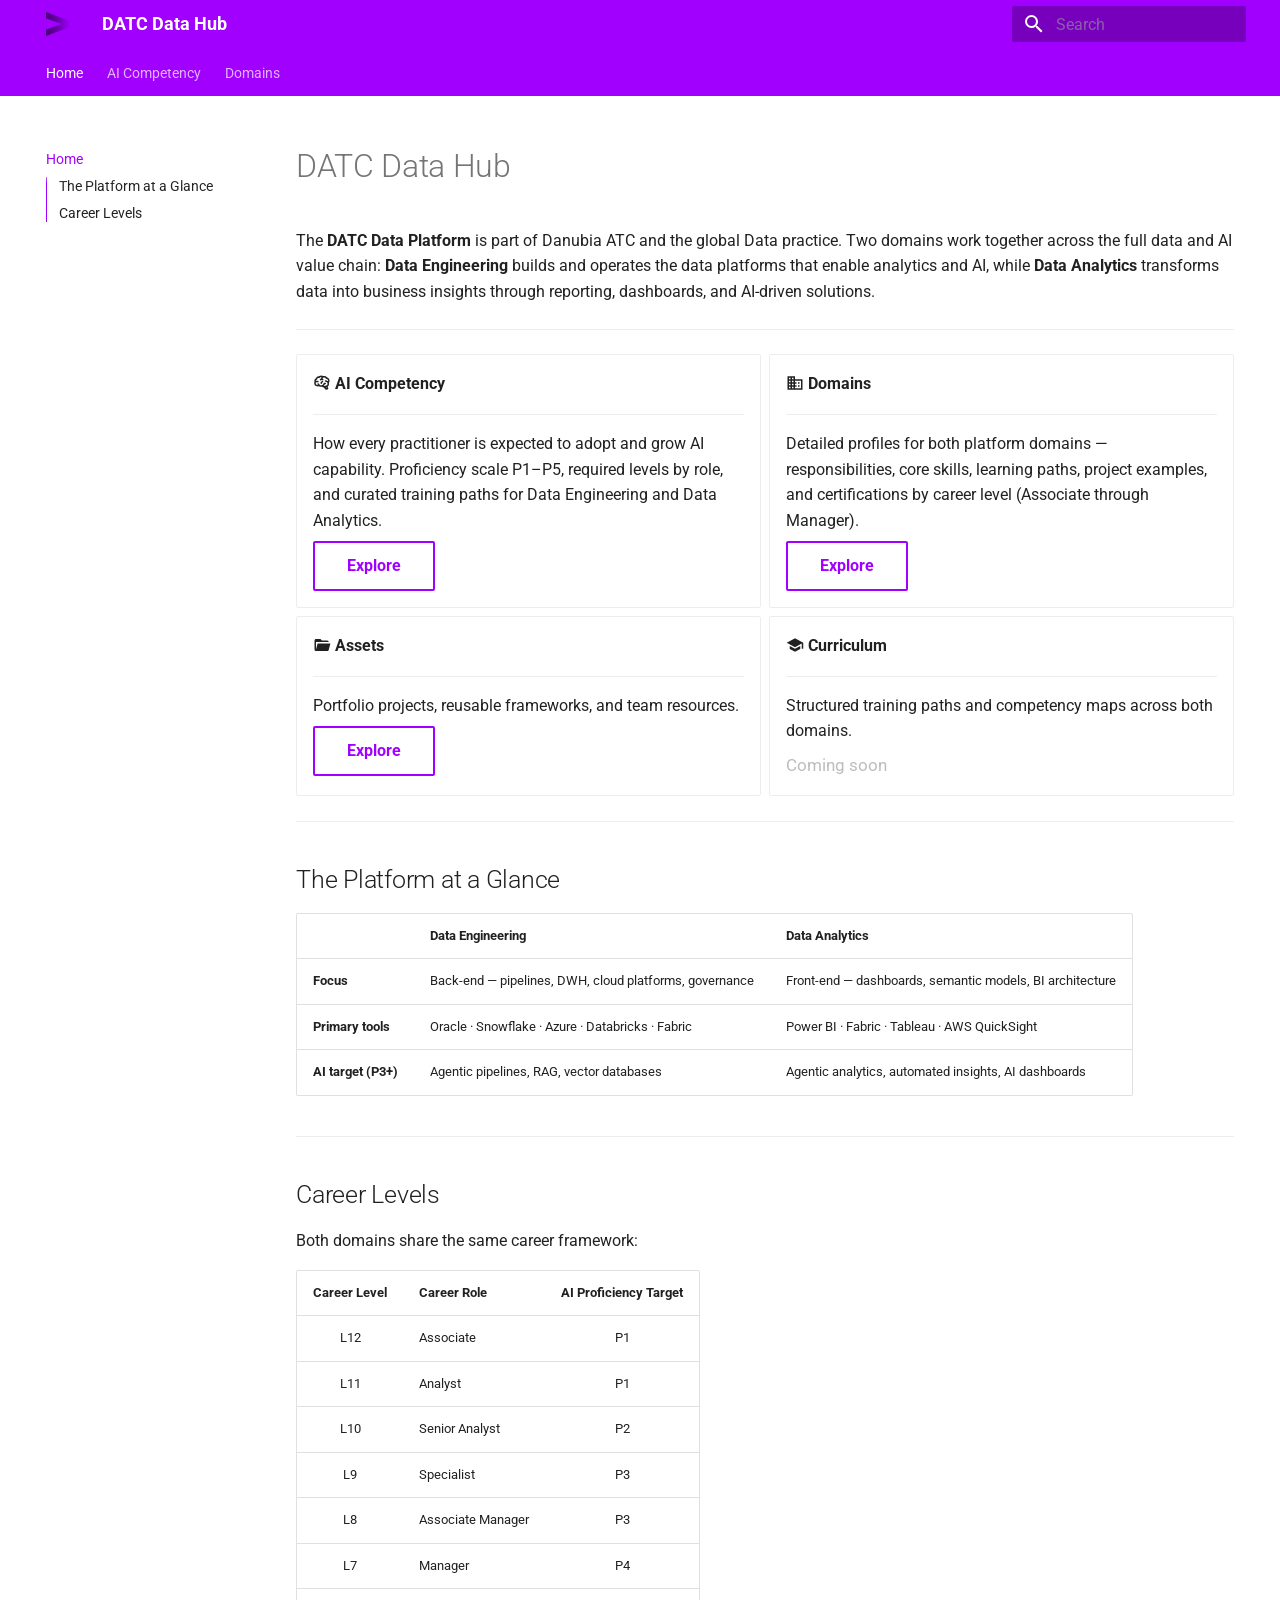
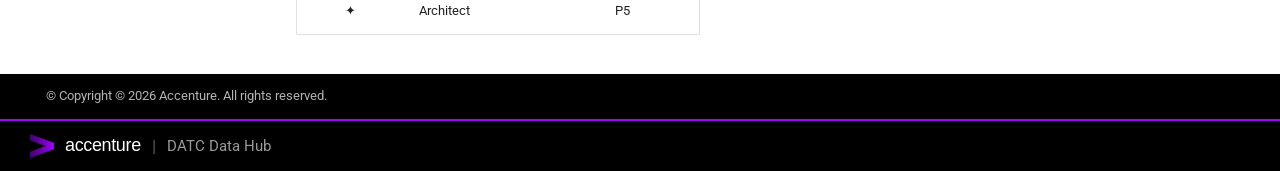
==== commit 089be9b1: "Deployed 9cac77a with MkDocs version: 1.6.1" ====
--- a/index.html
+++ b/index.html
@@ -243,25 +243,6 @@
   
 
       
-        
-  
-  
-  
-  
-    <li class="md-tabs__item">
-      <a href="assets/" class="md-tabs__link">
-        
-  
-  
-    
-  
-  Assets
-
-      </a>
-    </li>
-  
-
-      
     </ul>
   </div>
 </nav>
@@ -545,6 +526,8 @@
       
         
       
+        
+      
     
     
     
@@ -657,36 +640,37 @@
 
               
             
+              
+                
+  
+  
+  
+  
+    <li class="md-nav__item">
+      <a href="assets/" class="md-nav__link">
+        
+  
+  
+  <span class="md-ellipsis">
+    
+  
+    Assets
+  
+
+    
+  </span>
+  
+  
+
+      </a>
+    </li>
+  
+
+              
+            
           </ul>
         </nav>
       
-    </li>
-  
-
-    
-      
-      
-  
-  
-  
-  
-    <li class="md-nav__item">
-      <a href="assets/" class="md-nav__link">
-        
-  
-  
-  <span class="md-ellipsis">
-    
-  
-    Assets
-  
-
-    
-  </span>
-  
-  
-
-      </a>
     </li>
   
 
@@ -709,7 +693,7 @@
 
 
 <h1 id="datc-data-hub">DATC Data Hub</h1>
-<p>The <strong>DATC Data Platform</strong> is Accenture Bucharest's data delivery hub — part of Danubia ATC and the global Data practice. Two domains work together across the full data and AI value chain: <strong>Data Engineering</strong> builds the pipelines, cloud platforms, and data readiness layer that enables AI; <strong>Data Analytics</strong> delivers the KPI frameworks, dashboards, and AI-powered insights on top.</p>
+<p>The <strong>DATC Data Platform</strong> is part of Danubia ATC and the global Data practice. Two domains work together across the full data and AI value chain: <strong>Data Engineering</strong> builds and operates the data platforms that enable analytics and AI, while <strong>Data Analytics</strong> transforms data into business insights through reporting, dashboards, and AI-driven solutions.</p>
 <hr />
 <div class="grid cards">
 <ul>
--- a/stylesheets/accenture.css
+++ b/stylesheets/accenture.css
@@ -105,7 +105,7 @@
 }
 
 /* Proficiency Summary */
-.proficiency-summary { margin: 2rem 0; }
+.proficiency-summary { margin: 2rem 0; position: sticky; top: 58px; background: #f3ebff; z-index: 10;}
 .ps-box {
   display: flex;
   align-items: flex-start;
